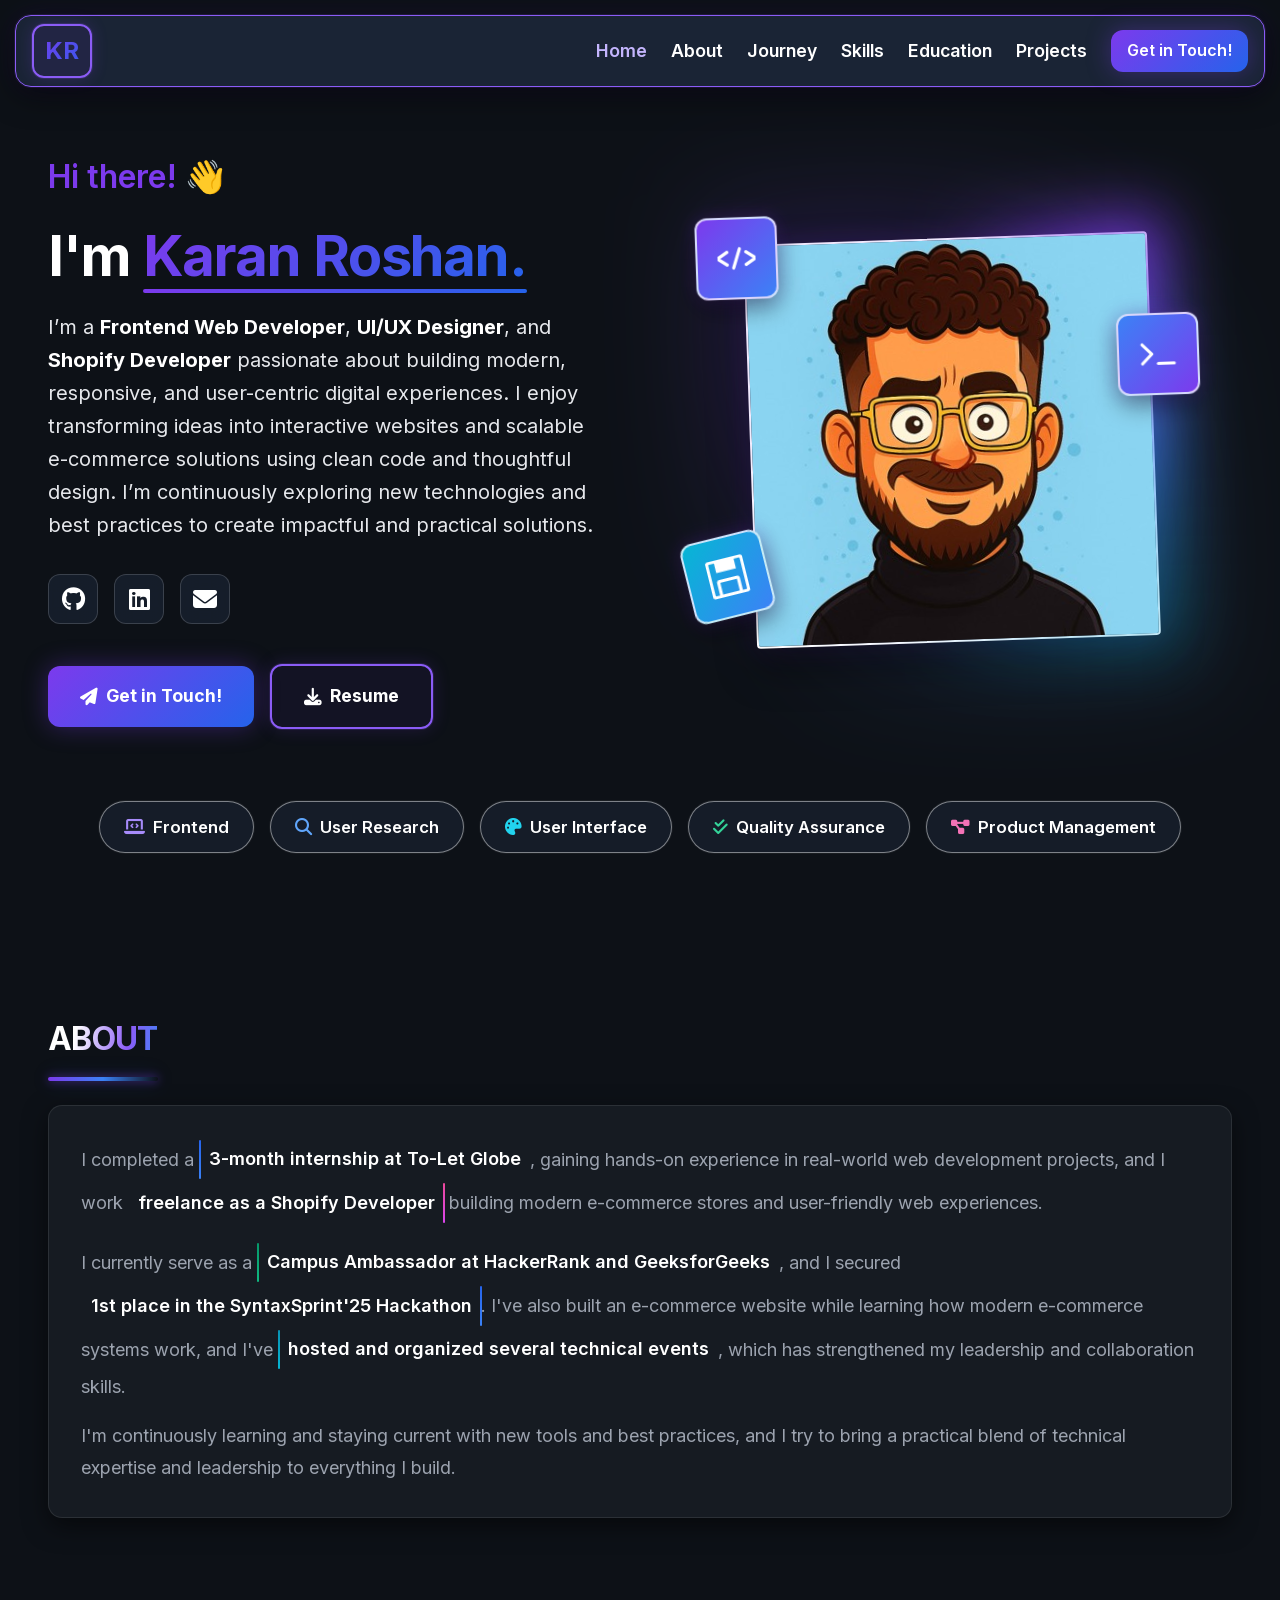
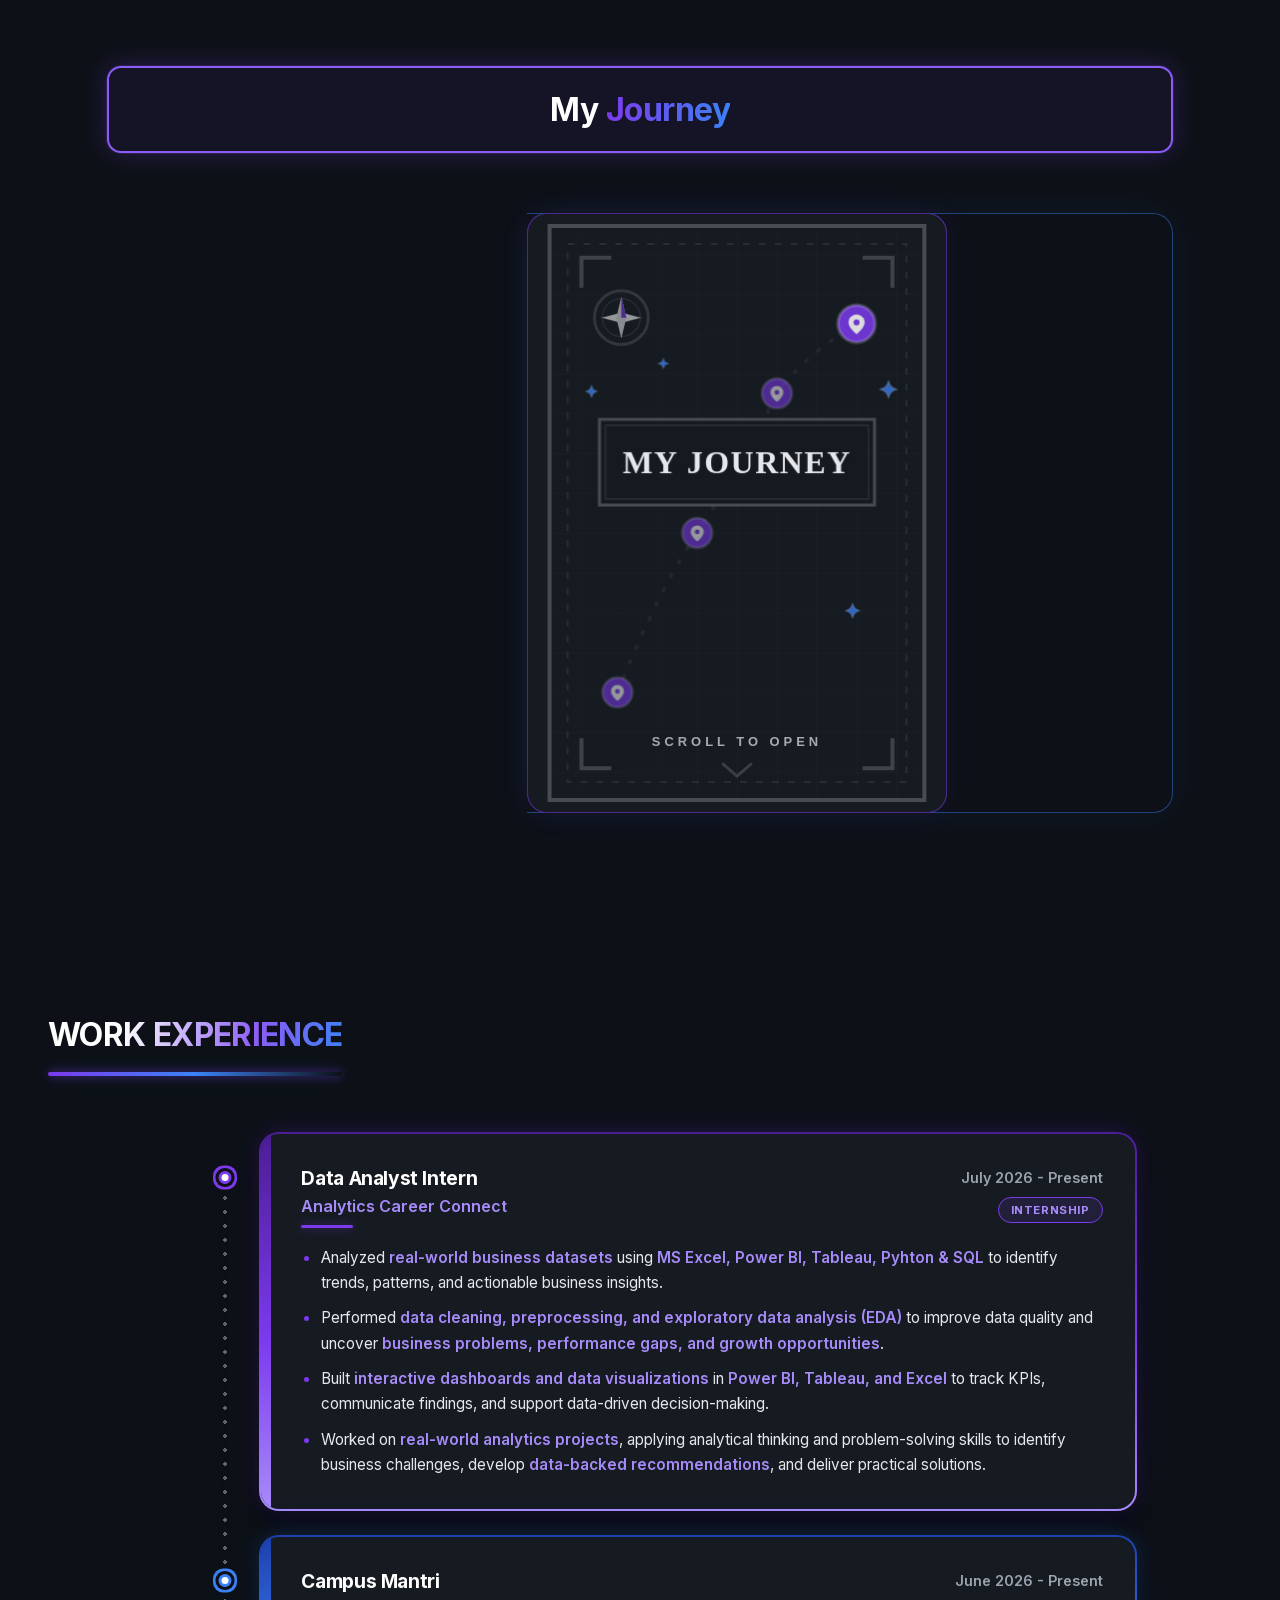
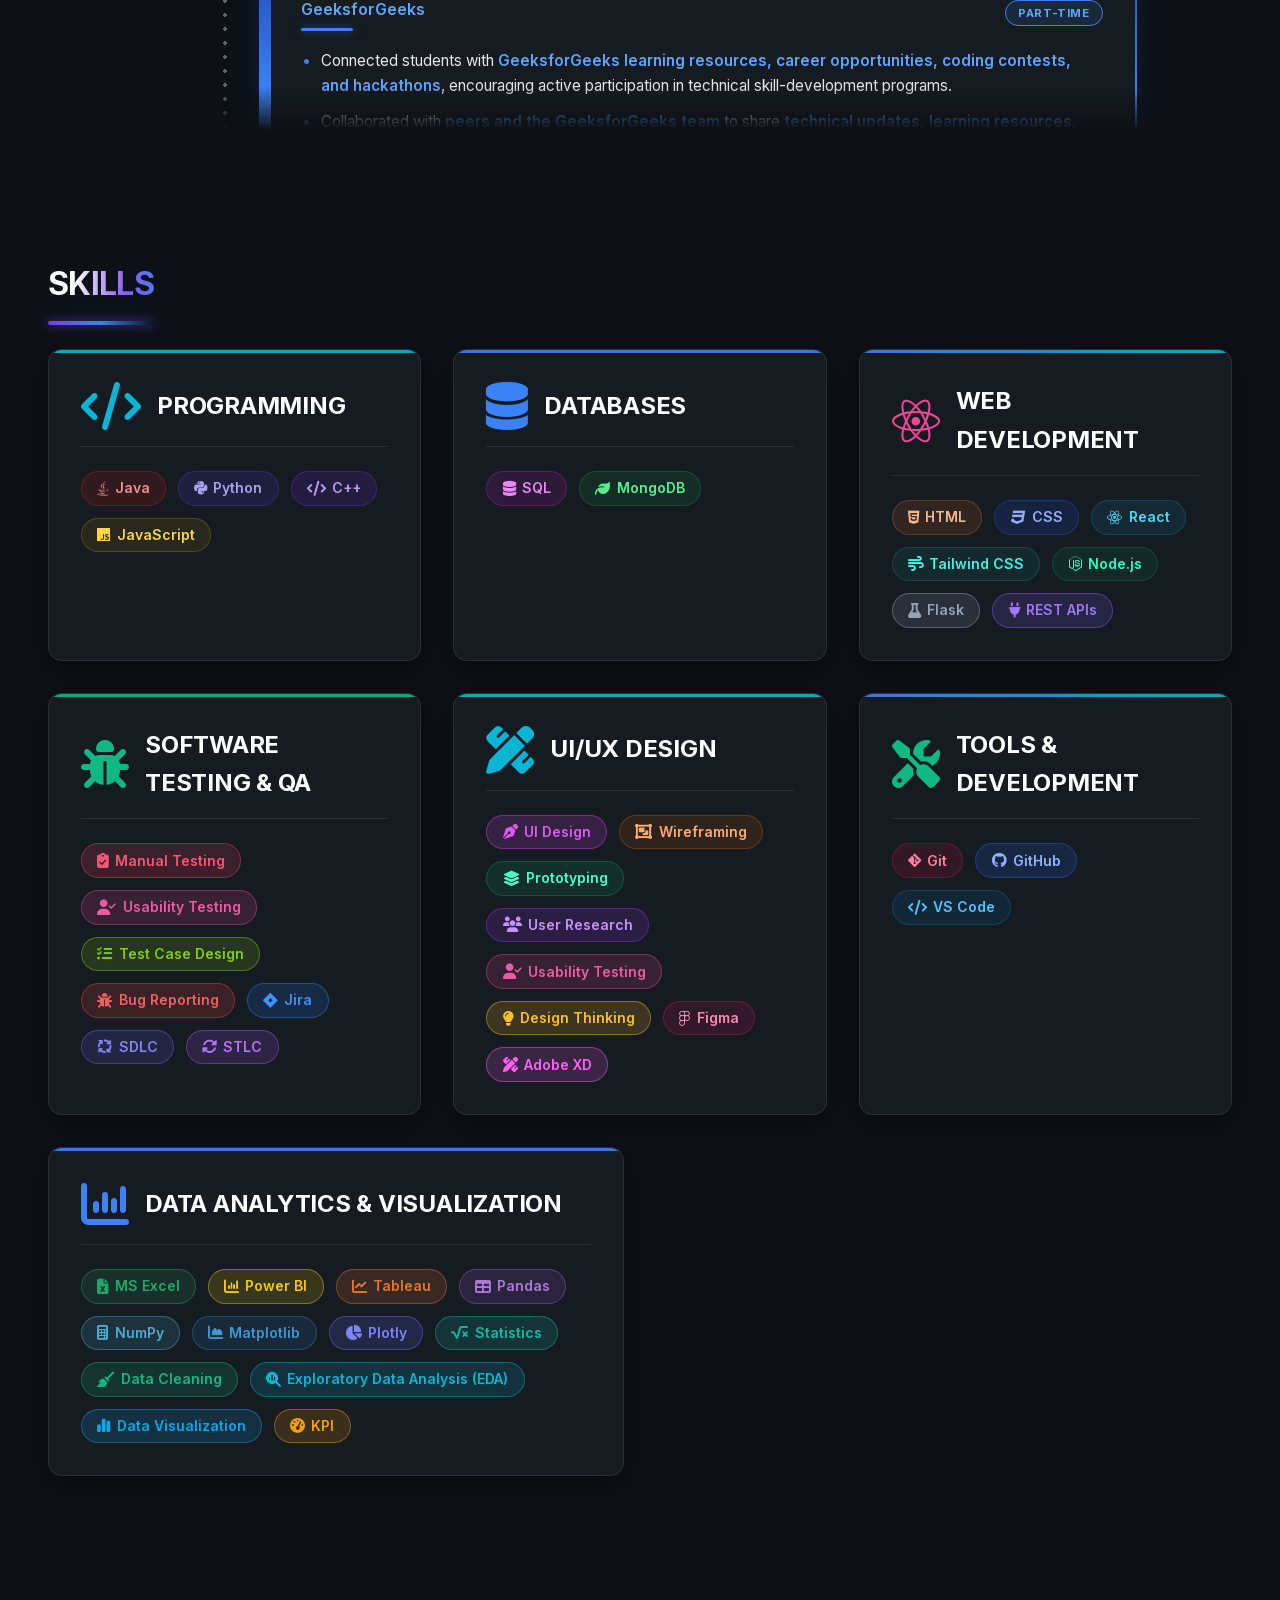
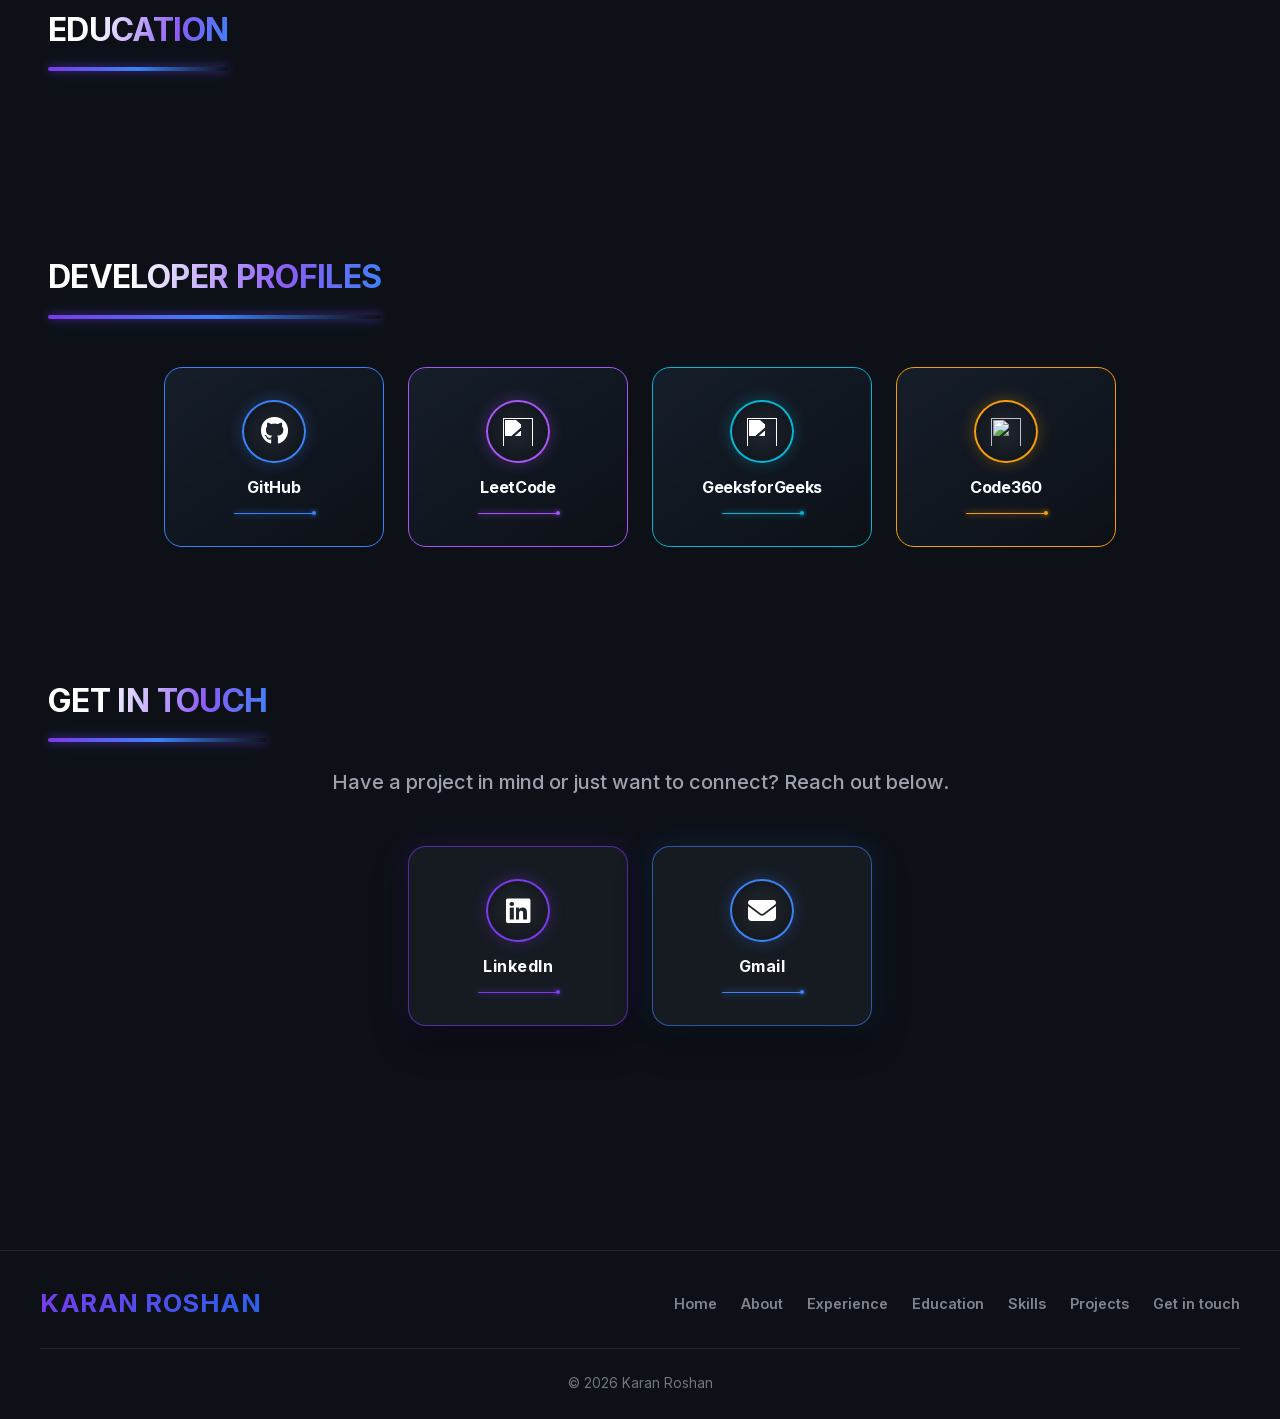
==== index.html @ 3adc86c2 "update" ====
<!DOCTYPE html>
<html lang="en">

<head>
    <meta charset="UTF-8">
    <meta name="viewport" content="width=device-width, initial-scale=1.0">

    <title>Karan Roshan — Software &amp; Front-End Developer, UI/UX</title>
    <meta name="description"
        content="Karan Roshan is a software and front-end developer in Gurugram, India, working across project management, user research, UI design and QA.">
    <meta name="author" content="Karan Roshan">
    <meta name="robots" content="index, follow, max-image-preview:large, max-snippet:-1">
    <meta name="theme-color" content="#0d1117">

    <meta name="geo.region" content="IN-HR">
    <meta name="geo.placename" content="Gurugram, Haryana, India">
    <meta name="geo.position" content="28.4595;77.0266">
    <meta name="ICBM" content="28.4595, 77.0266">

    <meta property="og:type" content="profile">
    <meta property="og:url" content="https://karanroshan.online/">
    <meta property="og:site_name" content="Karan Roshan">
    <meta property="og:title" content="Karan Roshan — Software &amp; Front-End Developer, UI/UX, QA">
    <meta property="og:description"
        content="Software and front-end developer in Gurugram, India, working across project management, user research, UI design and quality assurance.">
    <meta property="og:locale" content="en_US">
    <meta property="profile:first_name" content="Karan">
    <meta property="profile:last_name" content="Roshan">

    <link rel="canonical" href="https://karanroshan.online/">

    <link rel="icon" type="image/svg+xml" href="image/favicon.svg">

    <script type="application/ld+json">
    {
      "@context": "https://schema.org",
      "@type": "Person",
      "name": "Karan Roshan",
      "url": "https://karanroshan.online/",
      "jobTitle": [
        "Software Developer",
        "Front-End Developer",
        "Project Manager",
        "User Researcher",
        "User Interface Designer",
        "Quality Assurance Engineer"
      ],
      "description": "Software and front-end developer working across project management, user research, user interface design and quality assurance.",
      "email": "mailto:karanroshan91@gmail.com",
      "address": {
        "@type": "PostalAddress",
        "addressLocality": "Gurugram",
        "addressRegion": "Haryana",
        "addressCountry": "IN"
      },
      "alumniOf": [
        {
          "@type": "CollegeOrUniversity",
          "name": "GD Goenka University",
          "url": "https://www.gdgoenkauniversity.com"
        },
        {
          "@type": "EducationalOrganization",
          "name": "DAV Public School, Sector 4, Bokaro Steel City"
        }
      ],
      "knowsAbout": [
        "Project Management",
        "Software Development",
        "Front-End Development",
        "User Research",
        "User Interface Design",
        "Quality Assurance",
        "React",
        "JavaScript",
        "Shopify Development",
        "Responsive Web Design"
      ],
      "sameAs": [
        "https://github.com/Karan-Roshan",
        "https://www.linkedin.com/in/karanroshan/",
        "https://leetcode.com/u/_karan_roshan_/",
        "https://www.geeksforgeeks.org/profile/karanroshan",
        "https://www.naukri.com/code360/profile/9b040733-6306-4b47-aec8-83c834a590a2"
      ]
    }
    </script>

    <script type="application/ld+json">
    {
      "@context": "https://schema.org",
      "@type": "WebSite",
      "name": "Karan Roshan",
      "url": "https://karanroshan.online/",
      "inLanguage": "en",
      "author": { "@type": "Person", "name": "Karan Roshan" }
    }
    </script>

    <link rel="preconnect" href="https://cdnjs.cloudflare.com">
    <link rel="dns-prefetch" href="https://unpkg.com">

    <link rel="preload" href="fonts/inter-latin.woff2" as="font" type="font/woff2" crossorigin>

    <link rel="stylesheet" href="css/main.min.css">
    <link rel="stylesheet" href="https://cdnjs.cloudflare.com/ajax/libs/font-awesome/6.4.0/css/all.min.css"
        media="print" onload="this.media='all'">
    <noscript>
        <link rel="stylesheet" href="https://cdnjs.cloudflare.com/ajax/libs/font-awesome/6.4.0/css/all.min.css">
    </noscript>

</head>

<body>
    <div class="loader-overlay">
        <div class="loader-shapes">
            <div class="loader-shape-svg loader-shape-1">
                <svg width="80" height="80" viewBox="0 0 100 100" fill="none" xmlns="http://www.w3.org/2000/svg">
                    <rect x="6" y="6" width="88" height="88" rx="8" fill="#7c3aed" stroke="rgba(255,255,255,0.25)"
                        stroke-width="4" />
                    <rect x="3" y="3" width="88" height="88" rx="8" fill="#7c3aed" stroke="rgba(255,255,255,0.25)"
                        stroke-width="4" />
                    <path d="M35 40 L20 50 L35 60" stroke="rgba(255,255,255,0.25)" stroke-width="5"
                        stroke-linecap="round" stroke-linejoin="round" />
                    <path d="M65 40 L80 50 L65 60" stroke="rgba(255,255,255,0.25)" stroke-width="5"
                        stroke-linecap="round" stroke-linejoin="round" />
                    <line x1="55" y1="35" x2="45" y2="65" stroke="rgba(255,255,255,0.25)" stroke-width="5"
                        stroke-linecap="round" />
                </svg>
            </div>
            <div class="loader-shape-svg loader-shape-2">
                <svg width="80" height="80" viewBox="0 0 100 100" fill="none" xmlns="http://www.w3.org/2000/svg">
                    <rect x="6" y="6" width="88" height="88" rx="8" fill="#3b82f6" stroke="rgba(255,255,255,0.25)"
                        stroke-width="4" />
                    <rect x="3" y="3" width="88" height="88" rx="8" fill="#3b82f6" stroke="rgba(255,255,255,0.25)"
                        stroke-width="4" />
                    <path d="M25 35 L40 50 L25 65" stroke="rgba(255,255,255,0.25)" stroke-width="5"
                        stroke-linecap="round" stroke-linejoin="round" />
                    <line x1="50" y1="65" x2="75" y2="65" stroke="rgba(255,255,255,0.25)" stroke-width="5"
                        stroke-linecap="round" />
                </svg>
            </div>
            <div class="loader-shape-svg loader-shape-3">
                <svg width="80" height="80" viewBox="0 0 100 100" fill="none" xmlns="http://www.w3.org/2000/svg">
                    <rect x="6" y="6" width="88" height="88" rx="8" fill="#06b6d4" stroke="rgba(255,255,255,0.25)"
                        stroke-width="4" />
                    <rect x="3" y="3" width="88" height="88" rx="8" fill="#06b6d4" stroke="rgba(255,255,255,0.25)"
                        stroke-width="4" />
                    <rect x="20" y="20" width="60" height="60" rx="3" fill="#3b82f6" stroke="rgba(255,255,255,0.25)"
                        stroke-width="4" />
                    <rect x="30" y="20" width="40" height="20" fill="#7c3aed" stroke="rgba(255,255,255,0.25)"
                        stroke-width="3" />
                    <rect x="35" y="55" width="30" height="15" rx="2" fill="#e5e7eb" />
                    <circle cx="50" cy="35" r="3" fill="#e5e7eb" />
                </svg>
            </div>
            <div class="loader-shape-svg loader-shape-4"></div>
            <div class="loader-shape-svg loader-shape-5"></div>
            <div class="loader-shape-svg loader-shape-6"></div>
            <div class="loader-shape-svg loader-shape-7"></div>
            <div class="loader-shape-svg loader-shape-8"></div>
            <div class="loader-shape-svg loader-shape-9"></div>
        </div>
        <div class="loader-wrapper">
            <div class="loader-letter">K</div>
            <div class="loader-letter">R</div>
        </div>
        <div class="loader-progress-bar">
            <div class="loader-progress-fill"></div>
        </div>
    </div>

    <div class="page-wrapper">
        <nav class="navbar">
            <div class="nav-content">
                <a href="#" class="nav-brand">KR</a>
                <div class="nav-right">
                    <a href="#hero" class="nav-link">Home</a>
                    <a href="#about" class="nav-link">About</a>
                    <a href="#experience" class="nav-link">Journey</a>
                    <a href="#skills" class="nav-link">Skills</a>
                    <a href="#education" class="nav-link">Education</a>
                    <a href="#projects" class="nav-link">Projects</a>
                    <a href="#contact" class="nav-cta">Get in Touch!</a>
                </div>
            </div>
        </nav>

        <main>
            <section class="hero" id="hero">
                <div class="hero-content">
                    <div class="hero-left">
                        <p class="hero-greeting" id="hero-greeting">Hi there! 👋</p>
                        <h1 class="hero-name">I'm <span class="hero-name-highlight">Karan Roshan.</span><span
                                class="hero-name-dot"></span></h1>
                        <p class="hero-description">
                            I’m a <b>Frontend Web Developer</b>, <b>UI/UX Designer</b>, and <b>Shopify Developer</b>
                            passionate about building
                            modern, responsive, and user-centric digital experiences.
                            I enjoy transforming ideas into interactive websites and scalable e-commerce solutions using
                            clean code and thoughtful design.
                            I’m continuously exploring new technologies and best practices to create impactful and
                            practical
                            solutions.
                        </p>
                        <div class="hero-social">
                            <a href="https://github.com/Karan-Roshan" target="_blank" rel="noopener" class="social-btn"
                                aria-label="Karan Roshan on GitHub">
                                <i class="fab fa-github"></i>
                            </a>
                            <a href="https://www.linkedin.com/in/karanroshan/" target="_blank" rel="noopener"
                                class="social-btn" aria-label="Karan Roshan on LinkedIn">
                                <i class="fab fa-linkedin"></i>
                            </a>
                            <a href="mailto:karanroshan91@gmail.com" class="social-btn" aria-label="Email Karan Roshan">
                                <i class="fas fa-envelope"></i>
                            </a>
                        </div>
                        <div class="hero-cta-container">
                            <a href="#contact" class="btn-cta"><i class="fas fa-paper-plane"></i> Get in Touch!</a>
                            <a href="resume/Karan-Roshan-Resume.pdf" download class="btn-resume">
                                <i class="fas fa-download"></i> Resume
                            </a>
                        </div>
                    </div>
                    <div class="hero-right">
                        <div class="hero-image-wrapper">
                            <div class="tape-sticker"></div>
                            <img src="image/avatar-400.jpg" srcset="image/avatar-400.jpg 1x, image/avatar-800.jpg 2x"
                                alt="Karan Roshan" class="hero-photo" width="400" height="400" fetchpriority="high"
                                decoding="async">
                            <div class="deco-code">
                                <svg width="38" height="38" viewBox="20 20 60 60" fill="none"
                                    xmlns="http://www.w3.org/2000/svg">
                                    <path d="M35 40 L20 50 L35 60" stroke="#ffffff" stroke-width="5"
                                        stroke-linecap="round" stroke-linejoin="round" />
                                    <path d="M65 40 L80 50 L65 60" stroke="#ffffff" stroke-width="5"
                                        stroke-linecap="round" stroke-linejoin="round" />
                                    <line x1="55" y1="35" x2="45" y2="65" stroke="#ffffff" stroke-width="5"
                                        stroke-linecap="round" />
                                </svg>
                            </div>
                            <div class="deco-terminal">
                                <svg width="38" height="38" viewBox="20 20 60 60" fill="none"
                                    xmlns="http://www.w3.org/2000/svg">
                                    <path d="M25 35 L40 50 L25 65" stroke="#ffffff" stroke-width="5"
                                        stroke-linecap="round" stroke-linejoin="round" />
                                    <line x1="50" y1="65" x2="75" y2="65" stroke="#ffffff" stroke-width="5"
                                        stroke-linecap="round" />
                                </svg>
                            </div>
                            <div class="deco-floppy">
                                <svg width="38" height="38" viewBox="20 20 60 60" fill="none"
                                    xmlns="http://www.w3.org/2000/svg">
                                    <rect x="22" y="22" width="56" height="56" rx="4" fill="none" stroke="#ffffff"
                                        stroke-width="5" />
                                    <rect x="34" y="22" width="32" height="18" fill="#ffffff" />
                                    <rect x="34" y="54" width="32" height="24" rx="2" fill="none" stroke="#ffffff"
                                        stroke-width="5" />
                                </svg>
                            </div>
                        </div>
                    </div>
                </div>
                <div class="tech-badges">
                    <span class="tech-badge"><i class="fas fa-laptop-code"></i> Frontend</span>
                    <span class="tech-badge"><i class="fas fa-magnifying-glass"></i> User Research</span>
                    <span class="tech-badge"><i class="fas fa-palette"></i> User Interface</span>
                    <span class="tech-badge"><i class="fas fa-check-double"></i> Quality Assurance</span>
                    <span class="tech-badge"><i class="fas fa-diagram-project"></i> Product Management</span>
                </div>
            </section>

            <div class="paper-tear paper-tear-top">
                <svg width="100%" height="30" viewBox="0 0 1440 30" preserveAspectRatio="none"
                    xmlns="http://www.w3.org/2000/svg">
                    <path
                        d="M0,15 Q10,5 20,15 T40,15 Q50,5 60,15 T80,15 Q90,20 100,15 T120,15 Q130,10 140,15 T160,15 Q170,5 180,15 T200,15 Q210,20 220,15 T240,15 Q250,8 260,15 T280,15 Q290,18 300,15 T320,15 Q330,5 340,15 T360,15 Q370,12 380,15 T400,15 Q410,20 420,15 T440,15 Q450,6 460,15 T480,15 Q490,16 500,15 T520,15 Q530,8 540,15 T560,15 Q570,20 580,15 T600,15 Q610,10 620,15 T640,15 Q650,5 660,15 T680,15 Q690,18 700,15 T720,15 Q730,12 740,15 T760,15 Q770,7 780,15 T800,15 Q810,20 820,15 T840,15 Q850,9 860,15 T880,15 Q890,14 900,15 T920,15 Q930,6 940,15 T960,15 Q970,19 980,15 T1000,15 Q1010,11 1020,15 T1040,15 Q1050,5 1060,15 T1080,15 Q1090,17 1100,15 T1120,15 Q1130,8 1140,15 T1160,15 Q1170,13 1180,15 T1200,15 Q1210,20 1220,15 T1240,15 Q1250,7 1260,15 T1280,15 Q1290,16 1300,15 T1320,15 Q1330,10 1340,15 T1360,15 Q1370,5 1380,15 T1400,15 Q1410,18 1420,15 T1440,15"
                        fill="none" stroke="var(--border)" stroke-width="2.5" stroke-linecap="round"
                        stroke-linejoin="round" />
                </svg>
            </div>

            <div class="container">

                <section class="section" id="about">
                    <h2 class="section-title">ABOUT</h2>
                    <div class="card">
                        <p class="text">
                            I completed a <span class="highlight highlight-blue">3-month internship at To-Let
                                Globe</span>,
                            gaining hands-on experience in real-world web development projects, and I work
                            <span class="highlight highlight-pink">freelance as a Shopify Developer</span> building
                            modern e-commerce stores and user-friendly web experiences.
                        </p>
                        <p class="text">
                            I currently serve as a <span class="highlight highlight-green">Campus Ambassador at
                                HackerRank and GeeksforGeeks</span>, and I secured
                            <span class="highlight highlight-blue">1st place in the SyntaxSprint'25 Hackathon</span>.
                            I've also built an e-commerce website while learning how modern e-commerce systems work, and
                            I've <span class="highlight highlight-cyan">hosted and organized several technical
                                events</span>,
                            which has strengthened my leadership and collaboration skills.
                        </p>
                        <p class="text">
                            I'm continuously learning and staying current with new tools and best practices, and I try
                            to
                            bring a practical blend of technical expertise and leadership to everything I build.
                        </p>
                    </div>
                </section>

                <section class="section journey-section" id="experience">
                    <div class="journey-header">
                        <h2>My <span>Journey</span></h2>
                    </div>

                    <div class="journey-container">
                        <div class="journey-timeline">
                            <div class="timeline-title">
                                <h3>JOURNEY TIMELINE</h3>
                            </div>

                            <div class="timeline">
                                <div class="timeline-item">
                                    <div class="timeline-dot"><i class="fas fa-graduation-cap"></i></div>
                                    <div class="timeline-content">
                                        <span class="time-period">2023 &ndash; Present</span>
                                        <h3>Bachelor of Technology</h3>
                                        <p>GD Goenka University</p>
                                    </div>
                                </div>

                                <div class="timeline-item">
                                    <div class="timeline-dot"><i class="fas fa-briefcase"></i></div>
                                    <div class="timeline-content">
                                        <span class="time-period">July 2026 - Present</span>
                                        <h3>Data Analyst Intern</h3>
                                        <p>Analytics Career Connect </p>
                                    </div>
                                </div>

                                <div class="timeline-item">
                                    <div class="timeline-dot"><i class="fa-solid fa-user-tie"></i></div>
                                    <div class="timeline-content">
                                        <span class="time-period">June 2026 - Present</span>
                                        <h3>Campus Mantri</h3>
                                        <p>GeeksforGeeks</p>
                                    </div>
                                </div>

                                <div class="timeline-item">
                                    <div class="timeline-dot"><i class="fa-solid fa-user-tie"></i></div>
                                    <div class="timeline-content">
                                        <span class="time-period">April 2026 - Present</span>
                                        <h3>Student Ambassador Program 2026</h3>
                                        <p>Google</p>
                                    </div>
                                </div>

                                <div class="timeline-item">
                                    <div class="timeline-dot"><i class="fa-solid fa-user-tie"></i></div>
                                    <div class="timeline-content">
                                        <span class="time-period">March 2026 - Present</span>
                                        <h3>Campus Crew</h3>
                                        <p>HackerRank</p>
                                    </div>
                                </div>

                                <div class="timeline-item">
                                    <div class="timeline-dot"><i class="fas fa-briefcase"></i></div>
                                    <div class="timeline-content">
                                        <span class="time-period">June 2026 - July 2026</span>
                                        <h3>AI & Data Science</h3>
                                        <p>XYlofy AI</p>
                                    </div>
                                </div>

                                <div class="timeline-item">
                                    <div class="timeline-dot"><i class="fa-solid fa-user-tie"></i></div>
                                    <div class="timeline-content">
                                        <span class="time-period">January 2026 - June 2026</span>
                                        <h3>Campus Mantri</h3>
                                        <p>GeeksforGeeks</p>
                                    </div>
                                </div>

                                <div class="timeline-item">
                                    <div class="timeline-dot"><i class="fas fa-briefcase"></i></div>
                                    <div class="timeline-content">
                                        <span class="time-period">Jul 2025 - Sept 2025</span>
                                        <h3>Tech Research Intern</h3>
                                        <p>To-Let Globe</p>
                                    </div>
                                </div>

                                <div class="timeline-item">
                                    <div class="timeline-dot"><i class="fa-solid fa-user-tie"></i></div>
                                    <div class="timeline-content">
                                        <span class="time-period">April 2025</span>
                                        <h3>Student Ambassador</h3>
                                        <p>LetsUpgrade</p>
                                    </div>
                                </div>

                                <div class="timeline-item">
                                    <div class="timeline-dot"><i class="fa-brands fa-shopify"></i></div>
                                    <div class="timeline-content">
                                        <span class="time-period">June 2024 - July 2024</span>
                                        <h3>Freelance Shopify Developer</h3>
                                        <p>Self-Employed</p>
                                    </div>
                                </div>

                                <div class="timeline-item">
                                    <div class="timeline-dot"><i class="fa-solid fa-briefcase"></i></div>
                                    <div class="timeline-content">
                                        <span class="time-period">May 2024 - July - 2024</span>
                                        <h3>Web Development Intern</h3>
                                        <p>Wayspire Edtech Private Limited</p>
                                    </div>
                                </div>

                                <div class="timeline-item">
                                    <div class="timeline-dot"><i class="fa-solid fa-certificate"></i></div>
                                    <div class="timeline-content">
                                        <span class="time-period">April 2023 - Aug 2023</span>
                                        <h3>Diploma In Computer Application</h3>
                                        <p>iCSM Computer Education </p>
                                    </div>
                                </div>

                                <div class="timeline-item">
                                    <div class="timeline-dot"><i class="fa-solid fa-school"></i></div>
                                    <div class="timeline-content">
                                        <span class="time-period">2021 - 2023</span>
                                        <h3>11<sup>th</sup> - 12<sup>th</sup> (CBSE)</h3>
                                        <p>DAV Public School, Bokaro Steel City</p>
                                    </div>
                                </div>

                                <div class="timeline-item">
                                    <div class="timeline-dot"><i class="fa-solid fa-school"></i></div>
                                    <div class="timeline-content">
                                        <span class="time-period">2009 - 2021</span>
                                        <h3>UKG - 10<sup>th</sup> (CBSE)</h3>
                                        <p>SRK DAV Public School</p>
                                    </div>
                                </div>
                            </div>
                        </div>

                        <div class="journey-timeline-back">
                            <svg class="journey-cover-svg" viewBox="0 0 400 600" xmlns="http://www.w3.org/2000/svg">
                                <defs>
                                    <g id="journey-pin">
                                        <circle r="15" fill="#7c3aed" stroke="rgba(255,255,255,0.22)"
                                            stroke-width="3" />
                                        <path
                                            d="M0,-7.5 C-3.6,-7.5 -6.5,-4.6 -6.5,-1 C-6.5,3.4 0,8.5 0,8.5 C0,8.5 6.5,3.4 6.5,-1 C6.5,-4.6 3.6,-7.5 0,-7.5 Z"
                                            fill="#ffffff" />
                                        <circle cy="-1" r="2.4" fill="#7c3aed" />
                                    </g>
                                    <pattern id="cover-grid" width="40" height="40" patternUnits="userSpaceOnUse">
                                        <path d="M40,0 H0 V40" fill="none" stroke="rgba(255,255,255,0.22)"
                                            stroke-width="1" opacity="0.13" />
                                    </pattern>

                                    <path id="cover-star"
                                        d="M0,-9 C1.2,-3.4 3.4,-1.2 9,0 C3.4,1.2 1.2,3.4 0,9 C-1.2,3.4 -3.4,1.2 -9,0 C-3.4,-1.2 -1.2,-3.4 0,-9 Z" />
                                </defs>

                                <rect width="400" height="600" fill="#161b22" />
                                <rect x="14" y="14" width="372" height="572" fill="url(#cover-grid)" />
                                <rect x="12" y="12" width="376" height="576" fill="none" stroke="rgba(255,255,255,0.22)"
                                    stroke-width="4" />

                                <rect x="30" y="30" width="340" height="540" fill="none" stroke="rgba(255,255,255,0.22)"
                                    stroke-width="2" stroke-dasharray="7,9" opacity="0.35" />

                                <g stroke="rgba(255,255,255,0.22)" stroke-width="4" stroke-linecap="square" fill="none"
                                    opacity="0.8">
                                    <path d="M44,72 V44 H72" />
                                    <path d="M328,44 H356 V72" />
                                    <path d="M44,528 V556 H72" />
                                    <path d="M356,528 V556 H328" />
                                </g>

                                <g transform="translate(84,104)" opacity="0.55">
                                    <circle r="27" fill="none" stroke="rgba(255,255,255,0.22)" stroke-width="3" />
                                    <circle r="19" fill="none" stroke="rgba(255,255,255,0.22)" stroke-width="1.5"
                                        opacity="0.6" />
                                    <path d="M-19,0 L0,-5 L19,0 L0,5 Z" fill="#fff" stroke="rgba(255,255,255,0.22)"
                                        stroke-width="1.5" />
                                    <path d="M0,-21 L5,0 L0,21 L-5,0 Z" fill="#e5e7eb" />
                                    <path d="M0,-21 L5,0 L0,0 Z" fill="#7c3aed" />
                                </g>

                                <g fill="#3b82f6" stroke="rgba(255,255,255,0.22)" stroke-width="1.5" opacity="0.75">
                                    <use href="#cover-star" transform="translate(352,176)" />
                                    <use href="#cover-star" transform="translate(54,178) scale(0.7)" />
                                    <use href="#cover-star" transform="translate(316,398) scale(0.85)" />
                                    <use href="#cover-star" transform="translate(126,150) scale(0.6)" />
                                </g>

                                <path d="M 80,480 Q 120,380 160,320 T 240,180 Q 270,140 320,110"
                                    stroke="rgba(255,255,255,0.22)" stroke-width="4" fill="none" stroke-linecap="round"
                                    stroke-dasharray="2,14" opacity="0.25" />

                                <g opacity="0.55">
                                    <g transform="translate(80,480)">
                                        <use href="#journey-pin" />
                                    </g>
                                    <g transform="translate(160,320)">
                                        <use href="#journey-pin" />
                                    </g>
                                    <g transform="translate(240,180)">
                                        <use href="#journey-pin" />
                                    </g>
                                </g>
                                <g transform="translate(320,110) scale(1.25)" opacity="0.85">
                                    <use href="#journey-pin" />
                                </g>

                                <g>
                                    <rect x="62" y="206" width="276" height="86" fill="#161b22" opacity="0.92" />
                                    <rect x="62" y="206" width="276" height="86" fill="none"
                                        stroke="rgba(255,255,255,0.22)" stroke-width="3" />
                                    <rect x="68" y="212" width="264" height="74" fill="none"
                                        stroke="rgba(255,255,255,0.22)" stroke-width="1.5" opacity="0.45" />

                                    <text x="200" y="260" text-anchor="middle"
                                        font-family="'Iowan Old Style', 'Palatino Linotype', Palatino, Georgia, 'Times New Roman', serif"
                                        font-size="32" font-weight="700" fill="#e5e7eb" letter-spacing="1.5"
                                        stroke="#161b22" stroke-width="6" stroke-linejoin="round"
                                        paint-order="stroke">MY JOURNEY</text>
                                </g>

                                <g opacity="0.7">
                                    <text x="200" y="534" text-anchor="middle"
                                        font-family="'Space Grotesk', ui-sans-serif, sans-serif" font-size="13"
                                        font-weight="700" fill="#e5e7eb" letter-spacing="4">SCROLL TO OPEN</text>
                                    <path d="M186,552 L200,564 L214,552" fill="none" stroke="rgba(255,255,255,0.22)"
                                        stroke-width="3" stroke-linecap="round" stroke-linejoin="round" />
                                </g>
                            </svg>
                        </div>

                        <div class="journey-map-container">
                            <div id="journey-map"></div>
                        </div>
                    </div>
                </section>

                <section class="section" id="work">
                    <h2 class="section-title">WORK EXPERIENCE</h2>
                    <div class="work-list">
                        <article class="card work-card">
                            <span class="work-dot" aria-hidden="true"></span>
                            <div class="work-card-header">
                                <div class="work-card-heading">
                                    <h3 class="work-role">Data Analyst Intern</h3>
                                    <p class="work-company">Analytics Career Connect</p>
                                </div>
                                <div class="work-card-meta">
                                    <span class="work-duration">July 2026 - Present</span>
                                    <span class="work-type">Internship</span>
                                </div>
                            </div>
                            <ul class="work-points">
                                <li>Analyzed <b>real-world business datasets</b> using <b>MS Excel, Power BI,
                                        Tableau, Pyhton & SQL</b> to identify trends, patterns, and actionable business insights.</li>
                                <li>Performed <b>data cleaning, preprocessing, and exploratory data analysis (EDA)</b>
                                    to improve data quality and uncover <b>business problems, performance gaps, and
                                        growth opportunities</b>.</li>
                                <li>Built <b>interactive dashboards and data visualizations</b> in <b>Power BI, Tableau,
                                        and Excel</b> to track KPIs, communicate findings, and support data-driven
                                    decision-making.</li>
                                <li>Worked on <b>real-world analytics projects</b>, applying analytical thinking and
                                    problem-solving skills to identify business challenges, develop <b>data-backed
                                        recommendations</b>, and deliver practical solutions.</li>
                            </ul>
                        </article>

                        <article class="card work-card">
                            <span class="work-dot" aria-hidden="true"></span>
                            <div class="work-card-header">
                                <div class="work-card-heading">
                                    <h3 class="work-role">Campus Mantri</h3>
                                    <p class="work-company">GeeksforGeeks</p>
                                </div>
                                <div class="work-card-meta">
                                    <span class="work-duration">June 2026 - Present</span>
                                    <span class="work-type">Part-Time</span>
                                </div>
                            </div>
                            <ul class="work-points">
                                <li>Connected students with <b>GeeksforGeeks learning resources, career opportunities,
                                        coding contests, and hackathons</b>, encouraging active participation in
                                    technical skill-development programs.</li>
                                <li>Collaborated with <b>peers and the GeeksforGeeks team</b> to share <b>technical
                                        updates, learning resources, and career opportunities</b>, helping students
                                    strengthen their technical foundation and stay engaged with the <b>developer
                                        community</b>.</li>
                            </ul>
                        </article>

                        <article class="card work-card">
                            <span class="work-dot" aria-hidden="true"></span>
                            <div class="work-card-header">
                                <div class="work-card-heading">
                                    <h3 class="work-role">Student Ambassador Program 2026</h3>
                                    <p class="work-company">Google</p>
                                </div>
                                <div class="work-card-meta">
                                    <span class="work-duration">April 2026 - Present</span>
                                    <span class="work-type">Internship</span>
                                </div>
                            </div>
                            <ul class="work-points">
                                <li>Organized and hosted <b>monthly campus events</b> introducing students to <b>Gemini
                                        AI tools</b>, demonstrating practical use cases for productivity, learning, and
                                    workflow efficiency.</li>
                                <li>Created <b>engaging content and video demonstrations</b> showcasing Gemini features
                                    and real-world applications, driving awareness and adoption among students.</li>
                                <li>Conducted <b>student interviews and feedback analysis</b> to identify AI usage
                                    patterns, pain points, and expectations, providing insights into student needs and
                                    product experience.</li>
                                <li>Acted as a <b>campus liaison for Google's AI initiatives</b>, promoting <b>AI
                                        literacy and hands-on adoption</b> through interactive sessions, peer-to-peer
                                    learning, and relatable real-world use cases.</li>
                            </ul>
                        </article>

                        <article class="card work-card">
                            <span class="work-dot" aria-hidden="true"></span>
                            <div class="work-card-header">
                                <div class="work-card-heading">
                                    <h3 class="work-role">Campus Crew</h3>
                                    <p class="work-company">HackerRank</p>
                                </div>
                                <div class="work-card-meta">
                                    <span class="work-duration">March 2026 - Present</span>
                                    <span class="work-type">Part-Time</span>
                                </div>
                            </div>
                            <ul class="work-points">
                                <li>Spearheaded <b>2+ coding events</b> across online and offline formats, increasing
                                    participation from near-zero to <b>500+ students</b> campus-wide.</li>
                                <li>Boosted <b>HackerRank platform adoption</b> by engaging inactive students through
                                    structured awareness sessions and encouraging consistent coding practice.</li>
                                <li>Managed <b>end-to-end event execution</b>, including logistics, promotion,
                                    participant coordination, and rewards, supporting <b>500+ cumulative
                                        participants</b>.</li>
                                <li>Bridged <b>academic learning and industry-relevant skills</b> for 500+ peers through
                                    structured, merit-based coding competitions and problem-solving activities.</li>
                            </ul>
                        </article>

                        <article class="card work-card">
                            <span class="work-dot" aria-hidden="true"></span>
                            <div class="work-card-header">
                                <div class="work-card-heading">
                                    <h3 class="work-role">Campus Mantri</h3>
                                    <p class="work-company">GeeksforGeeks</p>
                                </div>
                                <div class="work-card-meta">
                                    <span class="work-duration">January 2026 - Present</span>
                                    <span class="work-type">Part-Time</span>
                                </div>
                            </div>
                            <ul class="work-points">
                                <li>Promoted a <b>strong coding and technical culture</b> on campus by organizing
                                    technical events, coding sessions, workshops, and skill-development activities for
                                    <b>100+ offline and 600+ online participants</b>.
                                </li>
                                <li>Connected students with <b>GeeksforGeeks learning resources, coding contests,
                                        hackathons, and career opportunities</b>, helping them improve their programming
                                    and problem-solving skills.</li>
                                <li>Shared <b>useful technical resources, learning materials, opportunities, and
                                        industry updates</b> with students and the wider coding community to support
                                    continuous skill development.</li>
                                <li>Collaborated with <b>peers and the GeeksforGeeks team</b> to coordinate events,
                                    promote participation, and strengthen engagement within the <b>student developer
                                        community</b>.</li>
                            </ul>
                        </article>

                        <article class="card work-card">
                            <span class="work-dot" aria-hidden="true"></span>
                            <div class="work-card-header">
                                <div class="work-card-heading">
                                    <h3 class="work-role">AI & Data Science</h3>
                                    <p class="work-company">XYlofy AI</p>
                                </div>
                                <div class="work-card-meta">
                                    <span class="work-duration">June 2026 - July 2026</span>
                                    <span class="work-type">Internship</span>
                                </div>
                            </div>
                            <p class="timeline-description">

                            </p>
                        </article>

                        <article class="card work-card" data-country="Lucknow, UP">
                            <span class="work-dot" aria-hidden="true"></span>
                            <div class="work-card-header">
                                <div class="work-card-heading">
                                    <h3 class="work-role">Tech Research Intern</h3>
                                    <p class="work-company">To-Let Globe</p>
                                </div>
                                <div class="work-card-meta">
                                    <span class="work-duration">Jul 2025 - Sept 2025</span>
                                    <span class="work-type">Internship</span>
                                </div>
                            </div>
                            <ul class="work-points">
                                <li>Conducted <b>competitive research across 10+ real estate platforms</b>, identifying
                                    <b>UX/UI gaps, usability challenges, and improvement opportunities</b> through
                                    user-perspective analysis.
                                </li>
                                <li>Delivered <b>20+ actionable recommendations</b> and authored <b>5+ research
                                        reports</b>, providing data-driven insights that influenced <b>product, UI/UX,
                                        and design decisions</b>.</li>
                                <li>Collaborated with a <b>cross-functional team of 7</b> designers, developers, and
                                    product stakeholders to implement <b>research-driven UI improvements</b> across key
                                    website pages.</li>
                                <li>Contributed insights across <b>2 major projects</b>, helping improve <b>website
                                        functionality, usability, interface design, and overall project outcomes</b>
                                    through practical and implementable solutions.</li>
                            </ul>
                        </article>

                        <article class="card work-card">
                            <span class="work-dot" aria-hidden="true"></span>
                            <div class="work-card-header">
                                <div class="work-card-heading">
                                    <h3 class="work-role">Student Ambassador</h3>
                                    <p class="work-company">LetsUpgrade</p>
                                </div>
                                <div class="work-card-meta">
                                    <span class="work-duration">April 2025 - April 2025</span>
                                    <span class="work-type">Part-Time</span>
                                </div>
                            </div>
                            <ul class="work-points">
                                <li>Drove <b>150+ new user sign-ups</b> through <b>strategic outreach and campus
                                        engagement</b>.</li>
                                <li>Enabled <b>200+ course enrollments</b> by guiding members to <b>LetsUpgrade's tech
                                        and
                                        professional upskilling programs</b>.</li>
                                <li>Promoted the platform via <b>LinkedIn, WhatsApp, Instagram, and peer-to-peer
                                        outreach</b> to
                                    increase <b>visibility and engagement</b>.</li>
                            </ul>
                        </article>

                        <article class="card work-card">
                            <span class="work-dot" aria-hidden="true"></span>
                            <div class="work-card-header">
                                <div class="work-card-heading">
                                    <h3 class="work-role">Web Development Intern</h3>
                                    <p class="work-company">Wayspire Edtech Private Limited</p>
                                </div>
                                <div class="work-card-meta">
                                    <span class="work-duration">May 2024 - July 2024</span>
                                    <span class="work-type">Internship</span>
                                </div>
                            </div>
                            <ul class="work-points">
                                <li>Gained hands-on experience in <b>Web Development and Quality Assurance</b>, working
                                    with <b>HTML, CSS, JavaScript, Tailwind CSS, React, SQL, Python, and Flask</b>.</li>
                                <li><b>Led a 5-member development team</b>, coordinating tasks, reviewing work, and
                                    ensuring successful project delivery while following <b>coding best practices</b>.
                                </li>
                                <li>Performed <b>Quality Assurance, debugging, and functional testing</b>, identifying
                                    issues and helping improve application reliability and performance.</li>
                                <li>Prepared <b>Software Requirements Specification (SRS)</b> documentation and
                                    collaborated with the team throughout the <b>Software Development Life Cycle
                                        (SDLC)</b>.</li>
                            </ul>
                        </article>
                    </div>
                </section>

                <section class="section" id="skills">
                    <h2 class="section-title">SKILLS</h2>

                    <div class="skills-grid-modern">
                        <div class="skill-box">
                            <div class="skill-box-header">
                                <i class="fas fa-code skill-icon-large"></i>
                                <h3 class="skill-box-title">Programming</h3>
                            </div>
                            <div class="tech-tags">
                                <span class="tag tag--java"><i class="fab fa-java"></i> Java</span>
                                <span class="tag tag--python"><i class="fab fa-python"></i> Python</span>
                                <span class="tag tag--cpp"><i class="fas fa-code"></i> C++</span>
                                <span class="tag tag--js"><i class="fab fa-js"></i> JavaScript</span>
                            </div>
                        </div>

                        <div class="skill-box">
                            <div class="skill-box-header">
                                <i class="fas fa-database skill-icon-large"></i>
                                <h3 class="skill-box-title">Databases</h3>
                            </div>
                            <div class="tech-tags">
                                <span class="tag tag--sql"><i class="fas fa-database"></i> SQL</span>
                                <span class="tag tag--mongodb"><i class="fas fa-leaf"></i> MongoDB</span>
                            </div>
                        </div>

                        <div class="skill-box">
                            <div class="skill-box-header">
                                <i class="fab fa-react skill-icon-large"></i>
                                <h3 class="skill-box-title">Web Development</h3>
                            </div>
                            <div class="tech-tags">
                                <span class="tag tag--html"><i class="fab fa-html5"></i> HTML</span>
                                <span class="tag tag--css"><i class="fab fa-css3"></i> CSS</span>
                                <span class="tag tag--react"><i class="fab fa-react"></i> React</span>
                                <span class="tag tag--tailwind"><i class="fas fa-wind"></i> Tailwind CSS</span>
                                <span class="tag tag--nodejs"><i class="fab fa-node-js"></i> Node.js</span>
                                <span class="tag tag--flask"><i class="fas fa-flask"></i> Flask</span>
                                <span class="tag tag--restapi"><i class="fas fa-plug"></i> REST APIs</span>
                            </div>
                        </div>

                        <div class="skill-box">
                            <div class="skill-box-header">
                                <i class="fas fa-bug skill-icon-large"></i>
                                <h3 class="skill-box-title">Software Testing &amp; QA</h3>
                            </div>
                            <div class="tech-tags">
                                <span class="tag tag--manualtesting"><i class="fas fa-clipboard-check"></i> Manual
                                    Testing</span>
                                <span class="tag tag--usabilitytesting"><i class="fas fa-user-check"></i> Usability
                                    Testing</span>
                                <span class="tag tag--testcase"><i class="fas fa-list-check"></i> Test Case
                                    Design</span>
                                <span class="tag tag--bugreporting"><i class="fas fa-bug"></i> Bug Reporting</span>
                                <span class="tag tag--jira"><i class="fab fa-jira"></i> Jira</span>
                                <span class="tag tag--sdlc"><i class="fas fa-arrows-spin"></i> SDLC</span>
                                <span class="tag tag--stlc"><i class="fas fa-rotate"></i> STLC</span>
                            </div>
                        </div>

                        <div class="skill-box">
                            <div class="skill-box-header">
                                <i class="fas fa-pencil-ruler skill-icon-large"></i>
                                <h3 class="skill-box-title">UI/UX Design</h3>
                            </div>
                            <div class="tech-tags">
                                <span class="tag tag--uidesign"><i class="fas fa-pen-nib"></i> UI Design</span>
                                <span class="tag tag--wireframing"><i class="fas fa-object-group"></i>
                                    Wireframing</span>
                                <span class="tag tag--prototyping"><i class="fas fa-layer-group"></i> Prototyping</span>
                                <span class="tag tag--userresearch"><i class="fas fa-users"></i> User Research</span>
                                <span class="tag tag--usabilitytesting"><i class="fas fa-user-check"></i> Usability
                                    Testing</span>
                                <span class="tag tag--designthinking"><i class="fas fa-lightbulb"></i> Design
                                    Thinking</span>
                                <span class="tag tag--figma"><i class="fa-brands fa-figma"></i> Figma</span>
                                <span class="tag tag--adobexd"><i class="fas fa-pen-ruler"></i> Adobe XD</span>
                            </div>
                        </div>

                        <div class="skill-box">
                            <div class="skill-box-header">
                                <i class="fas fa-tools skill-icon-large"></i>
                                <h3 class="skill-box-title">Tools &amp; Development</h3>
                            </div>
                            <div class="tech-tags">
                                <span class="tag tag--git"><i class="fab fa-git-alt"></i> Git</span>
                                <span class="tag tag--github"><i class="fab fa-github"></i> GitHub</span>
                                <span class="tag tag--vscode"><i class="fas fa-code"></i> VS Code</span>
                            </div>
                        </div>

                        <div class="skill-box">
                            <div class="skill-box-header">
                                <i class="fas fa-chart-column skill-icon-large"></i>
                                <h3 class="skill-box-title">Data Analytics &amp; Visualization</h3>
                            </div>
                            <div class="tech-tags">
                                <span class="tag tag--excel"><i class="fas fa-file-excel"></i> MS Excel</span>
                                <span class="tag tag--powerbi"><i class="fas fa-chart-column"></i> Power BI</span>
                                <span class="tag tag--tableau"><i class="fas fa-chart-line"></i> Tableau</span>
                                <span class="tag tag--pandas"><i class="fas fa-table"></i> Pandas</span>
                                <span class="tag tag--numpy"><i class="fas fa-calculator"></i> NumPy</span>
                                <span class="tag tag--matplotlib"><i class="fas fa-chart-area"></i> Matplotlib</span>
                                <span class="tag tag--plotly"><i class="fas fa-chart-pie"></i> Plotly</span>
                                <span class="tag tag--statistics"><i class="fas fa-square-root-variable"></i>
                                    Statistics</span>
                                <span class="tag tag--datacleaning"><i class="fas fa-broom"></i> Data Cleaning</span>
                                <span class="tag tag--eda"><i class="fas fa-magnifying-glass-chart"></i> Exploratory
                                    Data Analysis (EDA)</span>
                                <span class="tag tag--dataviz"><i class="fas fa-chart-simple"></i> Data
                                    Visualization</span>
                                <span class="tag tag--kpi"><i class="fas fa-gauge-high"></i> KPI</span>
                            </div>
                        </div>
                    </div>
                </section>

                <section class="section education-section" id="education">
                    <h2 class="section-title">EDUCATION</h2>
                    <div class="edu-timeline" id="eduTimeline">
                        <svg class="edu-path-svg" id="eduPathSvg" preserveAspectRatio="none">
                            <path id="eduPath" class="edu-path" fill="none" />
                        </svg>
                        <div class="edu-footprints" id="eduFootprints"></div>
                        <div class="edu-nodes" id="eduNodes"></div>
                    </div>
                </section>

                <section class="section" id="developer_profile">
                    <h2 class="section-title">DEVELOPER PROFILES</h2>

                    <div class="profiles-grid">
                        <a href="https://github.com/Karan-Roshan" target="_blank" rel="noopener"
                            class="profile-card github">
                            <div class="profile-icon">
                                <i class="fab fa-github"></i>
                            </div>
                            <h3>GitHub</h3>
                            <div class="card-line"></div>
                        </a>

                        <a href="https://leetcode.com/u/_karan_roshan_/" target="_blank" rel="noopener"
                            class="profile-card leetcode">
                            <div class="profile-icon">
                                <img src="https://cdn.jsdelivr.net/gh/simple-icons/simple-icons/icons/leetcode.svg"
                                    alt="" width="38" height="38">
                            </div>
                            <h3>LeetCode</h3>
                            <div class="card-line"></div>
                        </a>

                        <a href="https://www.geeksforgeeks.org/profile/karanroshan?from=explore&amp;tab=overview"
                            target="_blank" rel="noopener" class="profile-card geeks">
                            <div class="profile-icon">
                                <img src="https://cdn.jsdelivr.net/gh/simple-icons/simple-icons/icons/geeksforgeeks.svg"
                                    alt="" width="40" height="40">
                            </div>
                            <h3>GeeksforGeeks</h3>
                            <div class="card-line"></div>
                        </a>

                        <a href="https://www.naukri.com/code360/profile/9b040733-6306-4b47-aec8-83c834a590a2"
                            target="_blank" rel="noopener" class="profile-card code360">
                            <div class="profile-icon">
                                <img src="https://files.codingninjas.in/cnlogo-32511.png" alt="" width="40" height="40">
                            </div>
                            <h3>Code360</h3>
                            <div class="card-line"></div>
                        </a>
                    </div>
                </section>

                <section class="section" id="contact">
                    <h2 class="section-title">GET IN TOUCH</h2>
                    <div class="contact-container-compact">
                        <p class="contact-intro">Have a project in mind or just want to connect? Reach out below.</p>
                        <div class="contact-grid">
                            <a href="https://www.linkedin.com/in/karanroshan/" target="_blank"
                                class="contact-card linkedin">
                                <i class="fab fa-linkedin"></i>
                                <span>LinkedIn</span>
                                <div class="card-line"></div>
                            </a>
                            <a href="mailto:karanroshan91@gmail.com" class="contact-card gmail">
                                <i class="fas fa-envelope"></i>
                                <span>Gmail</span>
                                <div class="card-line"></div>
                            </a>
                        </div>
                    </div>
                </section>
        </main>

        <footer class="footer">
            <div class="footer-compact">
                <div class="footer-main">
                    <div class="footer-brand-compact">
                        <strong>KARAN ROSHAN</strong>
                    </div>
                    <div class="footer-nav-compact">
                        <a href="#hero">Home</a>
                        <a href="#about">About</a>
                        <a href="#experience">Experience</a>
                        <a href="#education">Education</a>
                        <a href="#skills">Skills</a>
                        <a href="#projects">Projects</a>
                        <a href="#contact">Get in touch</a>
                    </div>
                </div>
                <div class="footer-bottom-compact">
                    <span>© 2026 Karan Roshan</span>
                </div>
            </div>
        </footer>
    </div>
    </div>

    <script src="js/projects-data.js" defer></script>
    <script src="js/script.js" defer></script>
</body>

</html>
---- css/main.min.css ----
@font-face {
    font-family: "Inter";
    font-style: normal;
    font-weight: 400 800;
    font-display: swap;
    src: url("../fonts/inter-latin.woff2") format("woff2");
    unicode-range: U+0000-00FF, U+0131, U+0152-0153, U+02BB-02BC, U+02C6, U+02DA, U+02DC, U+0304, U+0308, U+0329, U+2000-206F, U+20AC, U+2122, U+2191, U+2193, U+2212, U+2215, U+FEFF, U+FFFD
}

@font-face {
    font-family: "Quicksand";
    font-style: normal;
    font-weight: 400 700;
    font-display: swap;
    src: url("../fonts/quicksand-latin.woff2") format("woff2");
    unicode-range: U+0000-00FF, U+0131, U+0152-0153, U+02BB-02BC, U+02C6, U+02DA, U+02DC, U+0304, U+0308, U+0329, U+2000-206F, U+20AC, U+2122, U+2191, U+2193, U+2212, U+2215, U+FEFF, U+FFFD
}

:root {
    --font-display: "Inter", ui-sans-serif, system-ui, -apple-system, "Segoe UI", Roboto, "Helvetica Neue", Arial, sans-serif;
    --font-skills: "Inter", ui-sans-serif, system-ui, sans-serif;
    --bg: #0d1117;
    --surface: #161b22;
    --surface-2: #1e293b;
    --white: #161b22;
    --text: #e5e7eb;
    --text-strong: #ffffff;
    --text-muted: #9ca3af;
    --border: rgba(255, 255, 255, 0.09);
    --border-strong: rgba(255, 255, 255, 0.16);
    --border-width: 1px;
    --purple: #7c3aed;
    --blue: #3b82f6;
    --cyan: #06b6d4;
    --pink: #ec4899;
    --green: #10b981;
    --primary: #7c3aed;
    --secondary: #3b82f6;
    --accent: #10b981;
    --pink-light: #ec4899;
    --orange: #06b6d4;
    --red: #ec4899;
    --red-soft: #ec4899;
    --yellow: #3b82f6;
    --grad: linear-gradient(135deg, #7c3aed 0%, #2563eb 100%);
    --shadow-offset: 0px;
    --shadow-sm: 0 2px 8px rgba(0, 0, 0, 0.45);
    --shadow-md: 0 8px 24px rgba(0, 0, 0, 0.5);
    --shadow-lg: 0 16px 40px rgba(0, 0, 0, 0.55);
    --glow: 0 0 24px rgba(124, 58, 237, 0.35);
    --radius: 14px;
    --radius-sm: 10px;
    --work-rail: 15%
}

* {
    margin: 0;
    padding: 0;
    box-sizing: border-box
}

html {
    scroll-behavior: smooth
}

::-webkit-scrollbar {
    width: 16px;
    height: 16px
}

::-webkit-scrollbar-track {
    background: var(--white);
    border-left: 1px solid #000
}

::-webkit-scrollbar-thumb {
    background: var(--yellow);
    border: 1px solid #000;
    border-radius: 0;
    box-shadow: 3px 0 0 #000
}

::-webkit-scrollbar-thumb:hover {
    background: var(--cyan)
}

::-webkit-scrollbar-thumb:active {
    background: var(--pink);
    box-shadow: var(--shadow-lg)
}

::-webkit-scrollbar-corner {
    background: var(--white);
    border-left: 1px solid #000;
    border-top: 1px solid #000
}

* {
    scrollbar-width: auto;
    scrollbar-color: var(--yellow) var(--white)
}

body {
    font-family: var(--font-display);
    background: var(--white);
    color: var(--text);
    line-height: 1.6;
    min-height: 100vh;
    margin: 0;
    padding: 0;
    overflow-y: auto
}

h1,
h2,
h3,
h4,
h5,
h6 {
    font-family: var(--font-display)
}

.page-wrapper {
    background: radial-gradient(ellipse at top left, rgba(255, 255, 255, 0.9) 0%, transparent 35%), radial-gradient(ellipse at top right, rgba(255, 255, 255, 0.9) 0%, transparent 35%), radial-gradient(ellipse at bottom left, rgba(255, 255, 255, 0.9) 0%, transparent 35%), radial-gradient(ellipse at bottom right, rgba(255, 255, 255, 0.9) 0%, transparent 35%), repeating-linear-gradient(90deg, rgba(255, 255, 255, 0.025) 0px, rgba(255, 255, 255, 0.025) 1px, transparent 1px, transparent 20px), repeating-linear-gradient(0deg, rgba(255, 255, 255, 0.025) 0px, rgba(255, 255, 255, 0.025) 1px, transparent 1px, transparent 20px), var(--bg);
    background-size: 100% 100%, 100% 100%, 100% 100%, 100% 100%, 20px 20px, 20px 20px, 100%;
    border: 1px solid var(--border);
    width: 100vw;
    min-height: 100vh;
    margin: 0;
    overflow: visible;
    position: relative
}

body::-webkit-scrollbar {
    width: 16px;
    background: var(--white)
}

body::-webkit-scrollbar-track {
    background: var(--white)
}

body::-webkit-scrollbar-thumb {
    background: var(--border);
    border: 1px solid var(--border)
}

body::-webkit-scrollbar-thumb:hover {
    background: #6b6b6b
}

body {
    scrollbar-width: thin;
    scrollbar-color: var(--border) var(--white)
}

@keyframes fadeInUp {
    from {
        opacity: 0;
        transform: translateY(30px)
    }

    to {
        opacity: 1;
        transform: translateY(0)
    }
}

.section {
    opacity: 0;
    animation: none
}

.section.fade-in {
    animation: fadeInUp 0.6s ease forwards
}

.container {
    position: relative;
    z-index: 10
}

.container {
    max-width: 100%;
    margin: 0;
    padding: 2rem 3rem
}

.header {
    display: flex;
    justify-content: space-between;
    align-items: center;
    flex-wrap: wrap;
    gap: 2rem;
    margin-bottom: 3rem;
    padding: 2rem;
    background: var(--white);
    border: var(--border-width) solid var(--border);
    box-shadow: var(--shadow-md);
    transition: all 0.3s ease
}

.avatar {
    width: 120px;
    height: 120px;
    border-radius: 50%;
    border: var(--border-width) solid var(--border);
    box-shadow: var(--shadow-md);
    object-fit: cover
}

.name {
    font-size: 3rem;
    font-weight: 700;
    letter-spacing: -1px;
    margin-bottom: 0.5rem
}

.location {
    font-size: 1rem;
    color: var(--text);
    font-family: var(--font-display);
    display: flex;
    align-items: center;
    gap: 0.5rem
}

.btn {
    padding: 0.75rem 1.5rem;
    font-family: var(--font-display);
    font-weight: 600;
    font-size: 1rem;
    text-decoration: none;
    border: var(--border-width) solid var(--border);
    cursor: pointer;
    transition: all 0.2s;
    display: inline-flex;
    align-items: center;
    gap: 0.5rem
}

.section {
    margin-bottom: 3rem
}

#about {
    margin-top: 4rem
}

.section-title {
    font-size: 2rem;
    font-weight: 700;
    margin-bottom: 1.5rem;
    letter-spacing: -0.5px;
    text-transform: uppercase;
    position: relative;
    display: inline-block;
    padding: 0.5rem 1rem;
    background: var(--secondary);
    border: var(--border-width) solid var(--border);
    box-shadow: var(--shadow-md)
}

.section-title-center {
    font-size: 2.5rem;
    font-weight: 700;
    text-align: center;
    margin-bottom: 3rem;
    padding: 1rem 2rem;
    background: var(--yellow);
    border: var(--border-width) solid var(--border);
    box-shadow: var(--shadow-md);
    display: block;
    position: relative;
    opacity: 1 !important
}

@keyframes bounce {

    0%,
    100% {
        transform: translateY(0)
    }

    50% {
        transform: translateY(-5px)
    }
}

@keyframes pulse {

    0%,
    100% {
        transform: translateY(0) scale(1)
    }

    50% {
        transform: translateY(-5px) scale(1.1)
    }
}

.card {
    background: var(--white);
    border: var(--border-width) solid var(--border);
    padding: 2rem;
    box-shadow: var(--shadow-lg);
    transition: all 0.3s ease
}

.text {
    font-size: 1.125rem;
    line-height: 1.8;
    margin-bottom: 1rem
}

.text:last-child {
    margin-bottom: 0
}

.company {
    font-size: 1.125rem;
    font-family: var(--font-display);
    color: var(--text);
    display: flex;
    align-items: center;
    gap: 0.5rem
}

.company i {
    color: var(--accent)
}

.badge {
    padding: 0.5rem 1rem;
    background: var(--primary);
    border: var(--border-width) solid var(--border);
    font-family: var(--font-display);
    font-size: 0.875rem;
    font-weight: 600;
    display: inline-flex;
    align-items: center;
    gap: 0.5rem;
    white-space: nowrap
}

.badge i {
    font-size: 0.875rem
}

#developer_profile {
    margin-bottom: 8rem
}

.btn-view-all {
    display: inline-flex;
    align-items: center;
    gap: 0.6rem;
    padding: 1rem 2rem;
    background: var(--white);
    color: var(--text);
    font-family: var(--font-display);
    font-weight: 700;
    font-size: 1rem;
    border: var(--border-width) solid var(--border);
    border-radius: 6px;
    box-shadow: var(--shadow-md);
    cursor: pointer;
    transition: all 0.2s ease
}

.btn-view-all:hover {
    transform: translateY(-2px);
    box-shadow: 0 0 0 var(--border);
    background: var(--yellow)
}

#work {
    padding-top: 3rem
}

body {
    background: var(--bg);
    color: var(--text);
    -webkit-font-smoothing: antialiased
}

.page-wrapper {
    background: var(--bg);
    border: none
}

.card {
    background: var(--surface);
    border: 1px solid var(--border);
    border-radius: var(--radius);
    box-shadow: var(--shadow-md);
    color: var(--text)
}

h1,
h2,
h3,
h4,
h5,
h6,
.section-title,
.section-title-center {
    color: var(--text-strong);
    font-weight: 700;
    letter-spacing: -0.02em
}

.section-title,
.section-title-center {
    background: transparent;
    border: none;
    box-shadow: none;
    padding: 0
}

.btn-view-all {
    background: var(--grad);
    color: #fff;
    border: none;
    border-radius: 12px;
    box-shadow: var(--glow)
}

.btn-view-all:hover {
    transform: translateY(-2px);
    box-shadow: var(--glow), var(--shadow-lg)
}

.badge {
    background: var(--surface-2);
    color: var(--text);
    border: 1px solid var(--border-strong);
    box-shadow: none
}

::-webkit-scrollbar-track,
body::-webkit-scrollbar,
body::-webkit-scrollbar-track {
    background: var(--bg);
    border: none
}

::-webkit-scrollbar-thumb,
body::-webkit-scrollbar-thumb {
    background: var(--surface-2);
    border: none;
    border-radius: 8px;
    box-shadow: none
}

.section-title {
    position: relative
}

.section-title::after {
    content: "";
    display: block;
    width: 100%;
    height: 4px;
    margin-top: 12px;
    background: linear-gradient(90deg, #7c3aed, #3b82f6, transparent);
    border-radius: 999px;
    box-shadow: 0 0 10px rgba(124, 58, 237, 0.6), 0 0 20px rgba(59, 130, 246, 0.25)
}

.section-title-center::after {
    margin-left: auto;
    margin-right: auto
}

a:focus-visible,
button:focus-visible {
    outline: 2px solid var(--purple);
    outline-offset: 3px;
    border-radius: 6px
}

.text,
.about-text {
    color: var(--text-muted)
}

.section-title,
.section-title-center {
    background: linear-gradient(100deg, #ffffff 0%, #ffffff 25%, #8b5cf6 70%, #3b82f6 100%);
    -webkit-background-clip: text;
    background-clip: text;
    -webkit-text-fill-color: transparent;
    color: transparent;
    background-size: 100% 100%;
    width: fit-content
}

.section-title-center {
    margin-left: auto;
    margin-right: auto
}

.section-title-center {
    display: block;
    width: 100%;
    text-align: center;
    padding: 0.85rem 2.25rem;
    border: 2px solid #8b5cf6;
    border-radius: 14px;
    box-shadow: inset 0 0 0 999px rgba(124, 58, 237, 0.08), 0 0 0 1px rgba(139, 92, 246, 0.15), 0 0 26px rgba(124, 58, 237, 0.28)
}

.section-title-center::after {
    display: none
}

.time-period {
    display: inline-block;
    padding: 5px 10px;
    margin-bottom: 9px;
    border-radius: 5px;
    font-size: 12px;
    font-weight: 600;
    color: #c4b5fd;
    background: rgba(124, 58, 237, 0.15);
    border: 1px solid rgba(124, 58, 237, 0.25)
}

.profiles-grid {
    max-width: 1250px;
    margin: 0 auto;
    display: grid;
    grid-template-columns: repeat(4, 1fr);
    gap: 55px 40px;
    justify-items: center
}

.profiles-grid {
    max-width: 952px;
    gap: 24px;
    padding-top: 1.5rem
}

a,
button {
    touch-action: manipulation
}

body {
    overscroll-behavior-y: contain
}

::-webkit-scrollbar,
body::-webkit-scrollbar {
    width: 7px;
    height: 7px
}

::-webkit-scrollbar-track,
body::-webkit-scrollbar-track {
    background: transparent;
    border: none
}

::-webkit-scrollbar-thumb,
body::-webkit-scrollbar-thumb {
    background: #3b82f6;
    border: none;
    border-radius: 999px;
    box-shadow: 0 0 8px rgba(59, 130, 246, 0.8)
}

::-webkit-scrollbar-thumb:hover,
body::-webkit-scrollbar-thumb:hover {
    background: #60a5fa;
    box-shadow: 0 0 12px rgba(96, 165, 250, 0.95)
}

::-webkit-scrollbar-thumb:active,
body::-webkit-scrollbar-thumb:active {
    background: #93c5fd;
    box-shadow: 0 0 14px rgba(147, 197, 253, 1)
}

::-webkit-scrollbar-corner {
    background: transparent;
    border: none
}

*,
body {
    scrollbar-width: thin;
    scrollbar-color: #3b82f6 transparent
}

@media (max-width:768px) {
    body {
        padding: 10px;
        overflow-x: hidden
    }

    .page-wrapper {
        margin: 0;
        min-height: 100vh;
        overflow-x: hidden
    }
}

@media (max-width:768px) {
    .container {
        padding: 1rem
    }

    .section-title {
        font-size: 1.5rem;
        padding: 0.4rem 0.8rem
    }

    .section-title-center {
        font-size: 1.75rem;
        padding: 0.75rem 1.5rem
    }

    .card {
        padding: 1.5rem
    }

    .text {
        font-size: 1rem
    }
}

@media (max-width:768px) {
    .name {
        font-size: 2rem
    }

    .header {
        padding: 1.5rem;
        flex-direction: column;
        text-align: center
    }

    .avatar {
        width: 100px;
        height: 100px
    }

    .location {
        justify-content: center
    }

    .btn {
        width: 100%;
        justify-content: center
    }

    .container {
        margin-left: 0;
        padding: 1rem
    }

    .badge {
        padding: 0.4rem 0.8rem;
        font-size: 0.85rem
    }
}

@media (max-width:1100px) {
    .profiles-grid {
        grid-template-columns: repeat(3, 1fr)
    }
}

@media (max-width:800px) {
    .profiles-grid {
        grid-template-columns: repeat(2, 1fr);
        gap: 30px 20px
    }
}

@media (max-width:550px) {
    .profiles-grid {
        grid-template-columns: 1fr
    }
}

@media (prefers-reduced-motion:reduce) {
    html {
        scroll-behavior: auto
    }
}

img,
svg,
video,
canvas,
table {
    max-width: 100%
}

p,
li,
h1,
h2,
h3,
h4,
td,
th,
.text {
    overflow-wrap: break-word
}

@media (max-width:480px) {
    .section {
        padding-left: 0;
        padding-right: 0
    }

    .card {
        padding: 1.25rem
    }
}

.loader-overlay {
    position: fixed;
    top: 0;
    left: 0;
    width: 100%;
    height: 100%;
    background: var(--yellow);
    display: flex;
    flex-direction: column;
    align-items: center;
    justify-content: center;
    gap: 3rem;
    z-index: 99999;
    transition: opacity 0.3s ease, visibility 0.3s ease
}

.loader-overlay.hidden {
    opacity: 0;
    visibility: hidden
}

.loader-shapes {
    position: absolute;
    width: 100%;
    height: 100%;
    top: 0;
    left: 0;
    overflow: hidden;
    pointer-events: none
}

.loader-shape-svg {
    position: absolute;
    animation: float-deco 3s ease-in-out infinite
}

.loader-shape-1 {
    top: 15%;
    left: 10%;
    animation-delay: 0s
}

.loader-shape-2 {
    top: 20%;
    right: 15%;
    animation-delay: 0.5s
}

.loader-shape-3 {
    bottom: 20%;
    left: 15%;
    animation-delay: 1s
}

.loader-wrapper {
    display: flex;
    gap: 1.5rem;
    align-items: center;
    position: relative;
    z-index: 2
}

.loader-letter {
    font-size: 6rem;
    font-weight: 700;
    font-family: var(--font-display);
    background: var(--white);
    border: 1px solid var(--border);
    box-shadow: var(--shadow-lg);
    width: 120px;
    height: 120px;
    display: flex;
    align-items: center;
    justify-content: center;
    animation: letter-pop 0.6s cubic-bezier(0.68, -0.55, 0.265, 1.55) forwards;
    opacity: 0;
    transform: scale(0) rotate(-180deg)
}

.loader-letter:nth-child(1) {
    background: var(--cyan);
    animation-delay: 0.1s
}

.loader-letter:nth-child(2) {
    background: var(--pink);
    animation-delay: 0.2s
}

.loader-progress-bar {
    width: 300px;
    height: 20px;
    background: var(--white);
    border: 1px solid var(--border);
    box-shadow: var(--shadow-md);
    position: relative;
    overflow: hidden;
    z-index: 2
}

.loader-progress-fill {
    height: 100%;
    background: var(--yellow);
    width: 0%;
    animation: progress-fill 0.8s ease-out forwards;
    animation-delay: 0.3s;
    position: relative
}

.loader-progress-fill::after {
    content: "";
    position: absolute;
    top: 0;
    right: 0;
    width: 4px;
    height: 100%;
    background: var(--border)
}

@keyframes letter-pop {
    0% {
        opacity: 0;
        transform: scale(0) rotate(-180deg)
    }

    100% {
        opacity: 1;
        transform: scale(1) rotate(0deg)
    }
}

@keyframes progress-fill {
    0% {
        width: 0%
    }

    100% {
        width: 100%
    }
}

@keyframes float-deco {

    0%,
    100% {
        transform: translateY(0) rotate(0deg)
    }

    50% {
        transform: translateY(-20px) rotate(10deg)
    }
}

.loader-letter {
    font-family: var(--font-display)
}

.loader-overlay {
    background: var(--bg)
}

.loader-letter {
    background: var(--surface-2);
    border: 1px solid var(--border-strong);
    border-radius: 16px;
    color: var(--text-strong);
    box-shadow: var(--glow)
}

.loader-progress-bar {
    background: var(--surface-2);
    border: 1px solid var(--border-strong);
    border-radius: 999px;
    overflow: hidden;
    box-shadow: none
}

.loader-progress-fill {
    background: var(--grad)
}

.loader-overlay {
    background: radial-gradient(ellipse at 50% 50%, rgba(30, 41, 59, 0.55) 0%, rgba(13, 17, 23, 0.95) 60%), #0d1117;
    overflow: hidden
}

.loader-overlay::before {
    content: "";
    position: absolute;
    top: 50%;
    left: 50%;
    width: 160vmax;
    height: 160vmax;
    margin-top: -80vmax;
    margin-left: -80vmax;
    background: conic-gradient(from 0deg, transparent 0deg, rgba(124, 58, 237, 0.55) 30deg, rgba(59, 130, 246, 0.5) 60deg, transparent 105deg, transparent 175deg, rgba(6, 182, 212, 0.28) 205deg, rgba(124, 58, 237, 0.5) 240deg, transparent 290deg);
    filter: blur(50px);
    animation: loader-sweep 6s linear infinite;
    pointer-events: none;
    z-index: 0
}

.loader-overlay::after {
    content: "";
    position: absolute;
    inset: 0;
    background-image: linear-gradient(rgba(255, 255, 255, 0.035) 1px, transparent 1px), linear-gradient(90deg, rgba(255, 255, 255, 0.035) 1px, transparent 1px);
    background-size: 44px 44px;
    pointer-events: none;
    z-index: 1
}

@keyframes loader-sweep {
    to {
        transform: rotate(360deg)
    }
}

.loader-shapes {
    z-index: 2
}

.loader-wrapper,
.loader-progress-bar {
    z-index: 3
}

.loader-letter,
.loader-letter:nth-child(1),
.loader-letter:nth-child(2) {
    background: linear-gradient(145deg, rgba(30, 41, 59, 0.7), rgba(13, 17, 23, 0.95));
    border: 2px solid var(--purple);
    border-radius: 18px;
    color: #ffffff;
    text-shadow: 0 0 12px rgba(124, 58, 237, 0.9), 0 0 30px rgba(124, 58, 237, 0.5);
    box-shadow: 0 0 22px rgba(124, 58, 237, 0.45), inset 0 0 22px rgba(124, 58, 237, 0.15)
}

.loader-letter:nth-child(2) {
    border-color: var(--blue);
    text-shadow: 0 0 12px rgba(59, 130, 246, 0.9), 0 0 30px rgba(59, 130, 246, 0.5);
    box-shadow: 0 0 22px rgba(59, 130, 246, 0.45), inset 0 0 22px rgba(59, 130, 246, 0.15)
}

.loader-progress-bar {
    width: 180px;
    height: 8px;
    background: rgba(13, 17, 23, 0.85);
    border: 1px solid rgba(124, 58, 237, 0.5);
    box-shadow: 0 0 18px rgba(124, 58, 237, 0.25)
}

.loader-progress-fill {
    background: linear-gradient(90deg, #7c3aed, #3b82f6, #06b6d4);
    box-shadow: 0 0 18px rgba(59, 130, 246, 0.7)
}

.loader-progress-fill::after {
    width: 2px;
    background: rgba(255, 255, 255, 0.85);
    box-shadow: 0 0 12px rgba(255, 255, 255, 0.8)
}

.loader-overlay::before {
    animation-duration: 3s
}

.loader-wrapper::before,
.loader-wrapper::after {
    content: "";
    position: absolute;
    top: 50%;
    left: 50%;
    border-radius: 50%;
    pointer-events: none;
    z-index: -1
}

.loader-wrapper::before {
    width: 320px;
    height: 320px;
    margin: -160px 0 0 -160px;
    background: conic-gradient(from 0deg, transparent 0deg 250deg, rgba(124, 58, 237, 0.15) 280deg, #7c3aed 330deg, #c4b5fd 355deg, transparent 360deg);
    -webkit-mask: radial-gradient(farthest-side, transparent calc(100% - 3px), #000 calc(100% - 3px));
    mask: radial-gradient(farthest-side, transparent calc(100% - 3px), #000 calc(100% - 3px));
    filter: drop-shadow(0 0 8px rgba(124, 58, 237, 0.9));
    animation: loader-ring-spin 1.4s linear infinite
}

.loader-wrapper::after {
    width: 386px;
    height: 386px;
    margin: -193px 0 0 -193px;
    background: conic-gradient(from 0deg, transparent 0deg 265deg, rgba(59, 130, 246, 0.15) 290deg, #3b82f6 335deg, #a5f3fc 357deg, transparent 360deg);
    -webkit-mask: radial-gradient(farthest-side, transparent calc(100% - 2px), #000 calc(100% - 2px));
    mask: radial-gradient(farthest-side, transparent calc(100% - 2px), #000 calc(100% - 2px));
    filter: drop-shadow(0 0 8px rgba(59, 130, 246, 0.9));
    animation: loader-ring-spin 2.2s linear infinite reverse
}

@keyframes loader-ring-spin {
    to {
        transform: rotate(360deg)
    }
}

.loader-letter {
    animation: letter-pop 0.6s cubic-bezier(0.68, -0.55, 0.265, 1.55) forwards, neon-flicker 2.4s steps(1, end) 0.9s infinite
}

@keyframes neon-flicker {

    0%,
    38%,
    44%,
    56%,
    100% {
        opacity: 1
    }

    40%,
    47% {
        opacity: 0.55
    }

    42%,
    53% {
        opacity: 0.85
    }
}

.loader-progress-bar::after {
    content: "";
    position: absolute;
    inset: 0;
    background: linear-gradient(90deg, transparent 0%, rgba(255, 255, 255, 0.55) 50%, transparent 100%);
    width: 40%;
    animation: loader-shine 1.1s ease-in-out infinite;
    pointer-events: none;
    z-index: 2
}

@keyframes loader-shine {
    0% {
        transform: translateX(-120%)
    }

    100% {
        transform: translateX(370%)
    }
}

.loader-shape-svg {
    opacity: 0.55;
    filter: drop-shadow(0 0 14px rgba(124, 58, 237, 0.7))
}

.loader-shape-2 {
    filter: drop-shadow(0 0 14px rgba(59, 130, 246, 0.7))
}

.loader-shape-3 {
    filter: drop-shadow(0 0 14px rgba(6, 182, 212, 0.7))
}

.loader-overlay {
    background: radial-gradient(ellipse 60% 45% at 22% 28%, rgba(124, 58, 237, 0.28), transparent 70%), radial-gradient(ellipse 55% 40% at 78% 72%, rgba(59, 130, 246, 0.24), transparent 70%), radial-gradient(ellipse 40% 30% at 65% 20%, rgba(6, 182, 212, 0.12), transparent 70%), radial-gradient(ellipse at 50% 50%, #0b1020 0%, #05070d 100%)
}

.loader-overlay::before {
    filter: blur(70px);
    opacity: 0.55;
    animation-duration: 24s
}

.loader-overlay::after {
    background-image: radial-gradient(1px 1px at 8% 14%, #fff, transparent), radial-gradient(1px 1px at 17% 62%, #fff, transparent), radial-gradient(1px 1px at 24% 31%, #c7d2fe, transparent), radial-gradient(1px 1px at 31% 82%, #fff, transparent), radial-gradient(1px 1px at 39% 9%, #fff, transparent), radial-gradient(1px 1px at 44% 48%, #a5f3fc, transparent), radial-gradient(1px 1px at 52% 74%, #fff, transparent), radial-gradient(1px 1px at 58% 22%, #fff, transparent), radial-gradient(1px 1px at 63% 91%, #ddd6fe, transparent), radial-gradient(1px 1px at 69% 55%, #fff, transparent), radial-gradient(1px 1px at 76% 12%, #fff, transparent), radial-gradient(1px 1px at 81% 68%, #c7d2fe, transparent), radial-gradient(1px 1px at 87% 37%, #fff, transparent), radial-gradient(1px 1px at 93% 85%, #fff, transparent), radial-gradient(1px 1px at 97% 24%, #a5f3fc, transparent), radial-gradient(1px 1px at 4% 47%, #fff, transparent), radial-gradient(1px 1px at 13% 93%, #fff, transparent), radial-gradient(1px 1px at 35% 66%, #fff, transparent), radial-gradient(1px 1px at 48% 5%, #ddd6fe, transparent), radial-gradient(1px 1px at 72% 79%, #fff, transparent);
    background-size: 100% 100%;
    background-repeat: no-repeat;
    opacity: 0.7;
    animation: star-twinkle 3.4s ease-in-out infinite;
    z-index: 1
}

.loader-shapes {
    z-index: 1;
    background-image: radial-gradient(2px 2px at 11% 26%, #fff, transparent), radial-gradient(2px 2px at 28% 71%, #e0e7ff, transparent), radial-gradient(2px 2px at 41% 18%, #fff, transparent), radial-gradient(2px 2px at 56% 88%, #fff, transparent), radial-gradient(2px 2px at 67% 34%, #a5f3fc, transparent), radial-gradient(2px 2px at 79% 59%, #fff, transparent), radial-gradient(2px 2px at 89% 15%, #ddd6fe, transparent), radial-gradient(2px 2px at 95% 76%, #fff, transparent), radial-gradient(2px 2px at 20% 45%, #fff, transparent), radial-gradient(2px 2px at 63% 6%, #fff, transparent);
    background-size: 100% 100%;
    background-repeat: no-repeat;
    animation: star-twinkle 2.1s ease-in-out infinite reverse
}

@keyframes star-twinkle {

    0%,
    100% {
        opacity: 0.35
    }

    50% {
        opacity: 1
    }
}

.loader-shape-svg svg {
    display: none
}

.loader-shape-svg {
    width: 160px;
    height: 2px;
    border-radius: 2px;
    opacity: 0;
    filter: none;
    background: linear-gradient(90deg, transparent 0%, rgba(199, 210, 254, 0.5) 55%, #ffffff 100%);
    box-shadow: 0 0 12px rgba(255, 255, 255, 0.85);
    animation: shooting-star 2.6s ease-in infinite
}

.loader-shape-svg::after {
    content: "";
    position: absolute;
    right: -1px;
    top: 50%;
    width: 4px;
    height: 4px;
    margin-top: -2px;
    border-radius: 50%;
    background: #ffffff;
    box-shadow: 0 0 10px 2px rgba(255, 255, 255, 0.9)
}

.loader-shape-1 {
    --angle: 18deg;
    top: 12%;
    left: -18%;
    right: auto;
    bottom: auto;
    animation-delay: 0s
}

.loader-shape-2 {
    --angle: 32deg;
    top: 30%;
    left: -18%;
    right: auto;
    bottom: auto;
    animation-delay: 0.9s;
    animation-duration: 3.1s
}

.loader-shape-3 {
    --angle: 45deg;
    top: 8%;
    left: -18%;
    right: auto;
    bottom: auto;
    animation-delay: 1.7s;
    animation-duration: 2.2s
}

@keyframes shooting-star {
    0% {
        opacity: 0;
        transform: rotate(var(--angle)) translateX(0)
    }

    8% {
        opacity: 1
    }

    70% {
        opacity: 1
    }

    100% {
        opacity: 0;
        transform: rotate(var(--angle)) translateX(140vmax)
    }
}

.loader-shape-4 {
    --angle: 24deg;
    top: -6%;
    left: -18%;
    right: auto;
    bottom: auto;
    animation-delay: 0.4s;
    animation-duration: 2.9s
}

.loader-shape-5 {
    --angle: 38deg;
    top: 20%;
    left: -22%;
    right: auto;
    bottom: auto;
    width: 110px;
    opacity: 0;
    animation-delay: 1.3s;
    animation-duration: 3.4s
}

.loader-shape-6 {
    --angle: 15deg;
    top: 45%;
    left: -18%;
    right: auto;
    bottom: auto;
    width: 200px;
    animation-delay: 2.1s;
    animation-duration: 2.4s
}

.loader-shape-7 {
    --angle: 52deg;
    top: 2%;
    left: -12%;
    right: auto;
    bottom: auto;
    width: 120px;
    animation-delay: 0.7s;
    animation-duration: 3.6s
}

.loader-shape-8 {
    --angle: 29deg;
    top: 58%;
    left: -20%;
    right: auto;
    bottom: auto;
    width: 140px;
    animation-delay: 2.6s;
    animation-duration: 2.7s
}

.loader-shape-9 {
    --angle: 41deg;
    top: 36%;
    left: -15%;
    right: auto;
    bottom: auto;
    width: 90px;
    animation-delay: 1.9s;
    animation-duration: 3.9s
}

.loader-shape-5,
.loader-shape-9 {
    box-shadow: 0 0 8px rgba(255, 255, 255, 0.55)
}

.loader-shape-5::after,
.loader-shape-9::after {
    width: 3px;
    height: 3px;
    margin-top: -1.5px;
    box-shadow: 0 0 7px 1px rgba(255, 255, 255, 0.7)
}

@media (max-width:768px) {
    .loader-letter {
        font-size: 4rem;
        width: 90px;
        height: 90px
    }

    .loader-wrapper {
        gap: 1rem
    }

    .loader-progress-bar {
        width: 220px;
        height: 16px
    }

    .loader-shape-svg svg {
        width: 60px;
        height: 60px
    }
}

@media (max-width:768px) {
    .loader-progress-bar {
        width: 140px;
        height: 6px
    }
}

@media (prefers-reduced-motion:reduce) {
    .loader-overlay::before {
        animation: none
    }
}

@media (max-width:768px) {
    .loader-wrapper::before {
        width: 240px;
        height: 240px;
        margin: -120px 0 0 -120px
    }

    .loader-wrapper::after {
        width: 290px;
        height: 290px;
        margin: -145px 0 0 -145px
    }
}

@media (prefers-reduced-motion:reduce) {

    .loader-wrapper::before,
    .loader-wrapper::after,
    .loader-progress-bar::after {
        animation: none
    }

    .loader-letter {
        animation: letter-pop 0.6s ease forwards
    }
}

@media (prefers-reduced-motion:reduce) {

    .loader-overlay::after,
    .loader-shapes,
    .loader-shape-svg {
        animation: none
    }

    .loader-shape-svg {
        opacity: 0
    }
}

.nav-brand,
.nav-link,
.nav-cta {
    font-family: var(--font-display)
}

.navbar {
    background: var(--yellow);
    border: 1px solid var(--border);
    box-shadow: var(--shadow-lg);
    z-index: 1000;
    position: sticky;
    top: 15px;
    margin: 15px 15px 0;
    transition: transform 0.3s ease
}

.navbar.navbar-hidden {
    transform: translateY(-120%)
}

.nav-content {
    max-width: 100%;
    margin: 0;
    display: flex;
    justify-content: space-between;
    align-items: center;
    padding: 0.5rem 1rem
}

.nav-brand {
    font-size: 1.5rem;
    font-weight: 700;
    color: var(--text);
    text-decoration: none;
    padding: 0.35rem 0.75rem;
    background: var(--cyan);
    border: var(--border-width) solid var(--border);
    border-radius: 6px;
    box-shadow: var(--shadow-sm);
    transition: all 0.2s ease
}

.nav-brand:hover {
    transform: translateY(-2px);
    box-shadow: 0 0 0 var(--border)
}

.nav-right {
    display: flex;
    gap: 1.5rem;
    align-items: center
}

.nav-link {
    padding: 0;
    color: var(--text);
    text-decoration: none;
    font-weight: 600;
    font-size: 1.1rem;
    transition: all 0.2s ease;
    position: relative
}

.nav-link::after {
    content: "";
    position: absolute;
    left: 0;
    right: 0;
    bottom: -4px;
    height: 3px;
    border-radius: 2px;
    background: var(--red-soft);
    transform: scaleX(0);
    transform-origin: left center;
    transition: transform 0.3s ease
}

.nav-link:hover::after {
    transform: scaleX(1)
}

.nav-link:hover {
    color: var(--border)
}

.nav-link.active {
    color: var(--border)
}

.nav-cta {
    padding: 0.5rem 1rem;
    background: var(--cyan);
    border: var(--border-width) solid var(--border);
    border-radius: 6px;
    box-shadow: var(--shadow-sm);
    color: var(--text);
    text-decoration: none;
    font-weight: 600;
    font-size: 1rem;
    min-height: 40px;
    display: inline-flex;
    align-items: center;
    transition: all 0.2s ease
}

.nav-cta:hover {
    transform: translateY(-2px);
    box-shadow: 0 0 0 var(--border)
}

.footer-nav-compact {
    display: flex;
    gap: 1.5rem;
    flex-wrap: wrap
}

.footer-nav-compact a {
    color: var(--text);
    text-decoration: none;
    font-weight: 600;
    font-size: 0.9rem;
    opacity: 0.8;
    transition: all 0.2s ease
}

.footer-nav-compact a:hover {
    opacity: 1;
    color: var(--primary)
}

.navbar {
    background: var(--surface);
    border: 1px solid var(--border);
    border-radius: var(--radius);
    box-shadow: var(--shadow-md);
    color: var(--text)
}

.navbar {
    background: rgba(30, 41, 59, 0.85);
    backdrop-filter: blur(12px);
    border: 1px solid #8b5cf6;
    border-radius: 16px;
    box-shadow: 0 0 0 1px rgba(139, 92, 246, 0.12), 0 8px 30px rgba(0, 0, 0, 0.55), 0 0 26px rgba(124, 58, 237, 0.12)
}

.nav-brand {
    background: var(--grad);
    -webkit-background-clip: text;
    background-clip: text;
    -webkit-text-fill-color: transparent;
    color: transparent
}

.nav-brand {
    border: 2px solid #8b5cf6;
    border-radius: 12px;
    padding: 0.35rem 0.7rem;
    box-shadow: inset 0 0 0 999px rgba(124, 58, 237, 0.08), 0 0 0 1px rgba(139, 92, 246, 0.15), 0 0 16px rgba(124, 58, 237, 0.22);
    transition: border-color 0.2s ease, box-shadow 0.2s ease, transform 0.2s ease
}

.nav-brand:hover {
    border-color: #a78bfa;
    box-shadow: inset 0 0 0 999px rgba(124, 58, 237, 0.16), 0 0 0 1px rgba(167, 139, 250, 0.3), 0 0 24px rgba(124, 58, 237, 0.4);
    transform: translateY(-1px)
}

.nav-cta {
    background: var(--grad);
    color: #fff;
    border: none;
    border-radius: 12px;
    box-shadow: var(--glow)
}

.nav-cta:hover {
    transform: translateY(-2px);
    box-shadow: var(--glow), var(--shadow-lg)
}

.nav-link {
    color: var(--text-strong)
}

.nav-link:hover,
.nav-link.active {
    color: #c4b5fd
}

.nav-link::after {
    background: var(--grad)
}

.footer-nav-compact a {
    color: var(--text-muted)
}

.footer-nav-compact a:hover {
    color: var(--text-strong)
}

@media (prefers-reduced-motion:reduce) {
    .nav-link::after {
        transition: none
    }
}

@media (max-width:768px) {
    .nav-right {
        gap: 0.5rem
    }

    .nav-link {
        display: none
    }

    .nav-cta {
        padding: 0.4rem 0.8rem;
        font-size: 0.85rem;
        min-height: 36px
    }

    .navbar {
        margin: 10px 10px 0
    }
}

@media (max-width:768px) {
    .footer-nav-compact {
        gap: 1rem
    }

    .footer-nav-compact a {
        font-size: 0.85rem
    }
}

.hero {
    min-height: auto;
    display: flex;
    flex-direction: column;
    justify-content: center;
    padding: 4rem 3rem;
    max-width: 100%;
    margin: 0
}

.hero-content {
    display: grid;
    grid-template-columns: 1fr 1fr;
    gap: 4rem;
    align-items: center;
    margin-bottom: 3rem
}

.hero-left {
    display: flex;
    flex-direction: column;
    gap: 1.5rem
}

.hero-greeting {
    font-family: var(--font-display);
    font-size: 2rem;
    font-weight: 600;
    color: var(--cyan);
    margin: 0
}

.hero-name {
    font-size: 3.5rem;
    font-weight: 700;
    line-height: 1.1;
    margin: 0
}

.hero-name-highlight {
    position: relative;
    display: inline-block
}

.hero-name-highlight::after {
    content: "";
    position: absolute;
    left: 0;
    bottom: -6px;
    width: 100%;
    height: 5px;
    background: var(--cyan);
    border-radius: 3px;
    transform: scaleX(0);
    transform-origin: left;
    animation: hero-underline-draw 0.9s ease-out forwards;
    animation-delay: 0.9s
}

@keyframes hero-underline-draw {
    to {
        transform: scaleX(1)
    }
}

.hero-description {
    font-family: var(--font-display);
    font-size: 1.25rem;
    line-height: 1.65;
    color: var(--text);
    max-width: 60ch;
    margin: 0
}

.hero-social {
    display: flex;
    gap: 1rem;
    margin-top: 0.5rem;
    position: relative
}

.social-btn {
    width: 50px;
    height: 50px;
    display: flex;
    align-items: center;
    justify-content: center;
    background: var(--white);
    border: var(--border-width) solid var(--border);
    border-radius: 6px;
    color: var(--text);
    font-size: 1.5rem;
    text-decoration: none;
    box-shadow: var(--shadow-sm);
    transition: all 0.2s ease
}

.social-btn:hover {
    transform: translateY(-2px);
    box-shadow: 0 0 0 var(--border)
}

.hero-cta-container {
    display: flex;
    flex-direction: row;
    align-items: center;
    flex-wrap: wrap;
    gap: 1rem;
    margin-top: 1rem
}

.btn-cta,
.btn-resume {
    display: inline-flex;
    align-items: center;
    gap: 0.5rem;
    padding: 1rem 2rem;
    color: var(--text);
    text-decoration: none;
    font-weight: 700;
    font-size: 1.1rem;
    border: var(--border-width) solid var(--border);
    border-radius: 6px;
    box-shadow: var(--shadow-md);
    transition: all 0.2s ease;
    width: fit-content
}

.btn-cta:hover,
.btn-resume:hover {
    transform: translateY(-2px);
    box-shadow: 0 0 0 var(--border)
}

.btn-cta {
    background: var(--cyan)
}

.btn-resume {
    background: var(--white)
}

.btn-resume:hover {
    background: var(--yellow)
}

.paper-tear {
    width: 100%;
    position: relative;
    overflow: hidden
}

.paper-tear-top {
    margin-top: -1px;
    margin-bottom: -1px;
    position: relative;
    z-index: 1
}

.paper-tear svg {
    display: block;
    width: 100%;
    height: 30px
}

.hero-right {
    position: relative;
    display: flex;
    justify-content: center
}

.hero-image-wrapper {
    position: relative;
    display: inline-block
}

.hero-photo {
    width: 400px;
    height: 400px;
    object-fit: cover;
    border: var(--border-width) solid var(--border);
    box-shadow: var(--shadow-lg);
    background: var(--accent);
    position: relative;
    z-index: 2;
    transform-origin: right top;
    transform: rotate(0deg);
    transition: transform 0.3s cubic-bezier(0.68, -0.55, 0.265, 1.55)
}

.hero-photo.tilted {
    transform: rotate(-3deg)
}

.tape-sticker {
    position: absolute;
    top: -15px;
    right: 40px;
    width: 100px;
    height: 40px;
    background: rgba(255, 217, 61, 0.7);
    border: 1px solid rgba(0, 0, 0, 0.1);
    border-radius: 2px;
    transform: rotate(15deg);
    z-index: 4;
    box-shadow: 0 2px 8px rgba(0, 0, 0, 0.15)
}

.tape-sticker::before {
    content: "";
    position: absolute;
    top: 50%;
    left: 10%;
    right: 10%;
    height: 1px;
    background: rgba(0, 0, 0, 0.05);
    transform: translateY(-50%)
}

.tape-sticker::after {
    content: "";
    position: absolute;
    top: 30%;
    left: 10%;
    right: 10%;
    height: 1px;
    background: rgba(0, 0, 0, 0.05)
}

.deco-code {
    position: absolute;
    top: -30px;
    left: -50px;
    z-index: 3;
    animation: float-slow 4s ease-in-out infinite;
    filter: drop-shadow(6px 6px 0 var(--border))
}

.deco-terminal {
    position: absolute;
    top: 20%;
    right: -50px;
    z-index: 3;
    animation: bounce-gentle 2.8s ease-in-out infinite;
    filter: drop-shadow(5px 5px 0 var(--border))
}

.deco-terminal.falling {
    animation: fall-bounce 1.4s cubic-bezier(0.36, 0, 0.66, -0.56) forwards
}

.deco-floppy {
    position: absolute;
    bottom: 30px;
    left: -70px;
    z-index: 3;
    transform: rotate(-12deg);
    animation: pop-out 3.5s ease-in-out infinite;
    filter: drop-shadow(5px 5px 0 var(--border))
}

@keyframes fall-bounce {
    0% {
        transform: translateY(0)
    }

    60% {
        transform: translateY(var(--fall-distance))
    }

    75% {
        transform: translateY(calc(var(--fall-distance) - 30px))
    }

    85% {
        transform: translateY(calc(var(--fall-distance) - 5px))
    }

    92% {
        transform: translateY(calc(var(--fall-distance) - 15px))
    }

    100% {
        transform: translateY(calc(var(--fall-distance) - 10px))
    }
}

.tech-badges {
    display: flex;
    flex-wrap: wrap;
    gap: 1rem;
    justify-content: center;
    margin-top: 1.5rem
}

.tech-badge {
    font-family: var(--font-display);
    padding: 0.75rem 1.5rem;
    background: transparent;
    border: var(--border-width) solid var(--border);
    border-radius: 6px;
    box-shadow: var(--shadow-sm);
    font-weight: 600;
    font-size: 1.05rem;
    display: flex;
    align-items: center;
    gap: 0.5rem;
    transition: all 0.2s ease
}

.tech-badge:hover {
    transform: translateY(-2px);
    box-shadow: 0 0 0 var(--border)
}

@keyframes float-slow {

    0%,
    100% {
        transform: translateY(0) rotate(0deg)
    }

    50% {
        transform: translateY(-25px) rotate(5deg)
    }
}

@keyframes bounce-gentle {

    0%,
    100% {
        transform: translateY(0)
    }

    50% {
        transform: translateY(-10px)
    }
}

@keyframes pop-out {
    0% {
        transform: translateX(-15px) rotate(-12deg)
    }

    50% {
        transform: translateX(0) rotate(-12deg)
    }

    100% {
        transform: translateX(-15px) rotate(-12deg)
    }
}

.highlight {
    padding: 0.1rem 0.5rem;
    font-weight: 600;
    border-radius: 3px;
    display: inline-block;
    margin: 0.25rem 0.1rem;
    position: relative;
    background: transparent;
    z-index: 1
}

.highlight::before {
    content: "";
    position: absolute;
    top: -2px;
    left: -2px;
    width: calc(var(--highlight-progress, 0%) + 2px);
    height: calc(100% + 4px);
    z-index: -1;
    border-radius: 3px
}

.highlight[data-direction="right"]::before {
    left: auto;
    right: -2px
}

.highlight-blue::before {
    background: linear-gradient(135deg, #2563eb, #3b82f6)
}

.highlight-purple::before {
    background: linear-gradient(135deg, #7c3aed, #8b5cf6)
}

.highlight-pink::before {
    background: linear-gradient(135deg, #ec4899, #d946ef)
}

.highlight-green::before {
    background: linear-gradient(135deg, #059669, #10b981)
}

.highlight-cyan::before {
    background: linear-gradient(135deg, #0891b2, #06b6d4)
}

.hero-name {
    color: var(--text-strong);
    font-weight: 700;
    letter-spacing: -0.02em
}

.hero-name-highlight,
.hero-name-dot {
    background: var(--grad);
    -webkit-background-clip: text;
    background-clip: text;
    -webkit-text-fill-color: transparent;
    color: transparent
}

.hero-greeting {
    color: var(--purple)
}

.btn-cta {
    background: var(--grad);
    color: #fff;
    border: none;
    border-radius: 12px;
    box-shadow: var(--glow)
}

.btn-cta:hover {
    transform: translateY(-2px);
    box-shadow: var(--glow), var(--shadow-lg)
}

.btn-resume,
.social-btn {
    background: transparent;
    color: var(--text);
    border: 1px solid var(--border-strong);
    border-radius: 12px;
    box-shadow: none
}

.btn-resume:hover,
.social-btn:hover {
    transform: translateY(-2px);
    background: var(--surface-2);
    border-color: var(--purple);
    box-shadow: var(--glow)
}

.tech-badge {
    background: var(--surface-2);
    color: var(--text);
    border: 1px solid var(--border-strong);
    box-shadow: none
}

.paper-tear {
    display: none
}

.hero-name-highlight::after {
    background: var(--grad);
    height: 4px;
    border-radius: 999px
}

.btn-resume {
    background: rgba(124, 58, 237, 0.06);
    color: var(--text-strong);
    border: 2px solid #8b5cf6;
    box-shadow: 0 0 0 1px rgba(139, 92, 246, 0.15), 0 0 18px rgba(124, 58, 237, 0.18)
}

.btn-resume:hover {
    background: rgba(124, 58, 237, 0.16);
    border-color: #a78bfa;
    box-shadow: 0 0 0 1px rgba(167, 139, 250, 0.35), 0 0 28px rgba(124, 58, 237, 0.45);
    transform: translateY(-2px)
}

.social-btn {
    background: rgba(30, 41, 59, 0.55);
    backdrop-filter: blur(10px);
    border: 1px solid var(--border-strong);
    border-radius: 12px;
    color: var(--text-strong);
    box-shadow: none
}

.social-btn:hover {
    transform: translateY(-2px);
    border-color: rgba(124, 58, 237, 0.7);
    box-shadow: 0 0 20px rgba(124, 58, 237, 0.3), 0 0 34px rgba(59, 130, 246, 0.18)
}

.tape-sticker {
    display: none
}

.hero-image-wrapper::before {
    content: "";
    position: absolute;
    inset: -12%;
    border-radius: 50%;
    background: radial-gradient(circle at 30% 30%, rgba(124, 58, 237, 0.4), transparent 60%), radial-gradient(circle at 70% 70%, rgba(59, 130, 246, 0.32), transparent 60%);
    filter: blur(38px);
    z-index: 0;
    pointer-events: none
}

.hero-photo {
    background: linear-gradient(160deg, #1e293b 0%, #0d1117 100%);
    border: 1px solid rgba(255, 255, 255, 0.22);
    border-radius: var(--radius);
    box-shadow: var(--shadow-lg), 0 0 40px rgba(124, 58, 237, 0.18)
}

.deco-code {
    filter: drop-shadow(0 6px 18px rgba(124, 58, 237, 0.45))
}

.deco-terminal {
    filter: drop-shadow(0 6px 18px rgba(59, 130, 246, 0.45))
}

.deco-floppy {
    filter: drop-shadow(0 6px 18px rgba(6, 182, 212, 0.4))
}

.tech-badge {
    background: rgba(30, 41, 59, 0.5);
    backdrop-filter: blur(8px);
    border: 1px solid var(--border-strong);
    border-radius: 999px;
    color: var(--text);
    box-shadow: none
}

.tech-badge:hover {
    transform: translateY(-2px);
    border-color: rgba(124, 58, 237, 0.6);
    box-shadow: 0 0 18px rgba(124, 58, 237, 0.25)
}

.highlight {
    color: var(--text-strong);
    font-weight: 600
}

.hero-description {
    color: #e5e7eb;
    opacity: 1
}

.hero-description b {
    color: var(--text-strong);
    font-weight: 700
}

.hero-image-wrapper {
    background: #161b22;
    border: 2px solid #ffffff;
    border-radius: 4px;
    padding: 0;
    overflow: visible;
    line-height: 0;
    transform: rotate(-2deg);
    box-shadow: 0 20px 40px rgba(0, 0, 0, 0.45), 0 0 30px rgba(124, 58, 237, 0.18);
    transition: transform 0.3s ease, box-shadow 0.3s ease
}

.hero-image-wrapper:hover {
    transform: rotate(0deg) translateY(-5px);
    box-shadow: 0 25px 50px rgba(0, 0, 0, 0.5), 0 0 40px rgba(59, 130, 246, 0.25)
}

.hero-photo {
    display: block;
    border: none;
    border-radius: 2px;
    box-shadow: none;
    transform: none;
    transform-origin: center
}

.hero-photo.tilted {
    transform: none
}

.hero-image-wrapper::before {
    inset: -14%;
    border-radius: 12px;
    filter: blur(44px);
    opacity: 0.75
}

.deco-code,
.deco-terminal,
.deco-floppy {
    width: 82px;
    height: 82px;
    display: flex;
    align-items: center;
    justify-content: center;
    border-radius: 12px;
    border: 2px solid rgba(255, 255, 255, 0.75);
    background-clip: padding-box;
    box-shadow: 0 0 0 1px rgba(255, 255, 255, 0.06), 0 10px 25px rgba(0, 0, 0, 0.4), 0 0 20px rgba(124, 58, 237, 0.25);
    z-index: 5;
    filter: none;
    transition: box-shadow 0.3s ease
}

.deco-code {
    background: linear-gradient(135deg, #7c3aed, #3b82f6)
}

.deco-floppy {
    background: linear-gradient(135deg, #06b6d4, #3b82f6)
}

.deco-terminal {
    background: linear-gradient(135deg, #3b82f6, #7c3aed)
}

.deco-code svg,
.deco-terminal svg,
.deco-floppy svg {
    width: 38px;
    height: 38px;
    color: #ffffff
}

.deco-code:hover,
.deco-terminal:hover,
.deco-floppy:hover {
    border-color: rgba(255, 255, 255, 0.95);
    box-shadow: 0 0 0 1px rgba(255, 255, 255, 0.12), 0 15px 35px rgba(0, 0, 0, 0.5), 0 0 35px rgba(59, 130, 246, 0.4)
}

.tech-badge {
    background: rgba(30, 41, 59, 0.5);
    backdrop-filter: blur(8px);
    border: 1px solid rgba(255, 255, 255, 0.45);
    border-radius: 999px;
    color: var(--text-strong);
    font-weight: 600;
    box-shadow: 0 0 0 1px rgba(255, 255, 255, 0.05)
}

.tech-badge:nth-child(1) i {
    color: #a78bfa
}

.tech-badge:nth-child(2) i {
    color: #60a5fa
}

.tech-badge:nth-child(3) i {
    color: #22d3ee
}

.tech-badge:nth-child(4) i {
    color: #34d399
}

.tech-badge:nth-child(5) i {
    color: #f472b6
}

.tech-badge:hover {
    transform: translateY(-2px);
    border-color: rgba(255, 255, 255, 0.75);
    box-shadow: 0 0 0 1px rgba(255, 255, 255, 0.1), 0 0 18px rgba(124, 58, 237, 0.3)
}

.hero-image-wrapper::before {
    content: "";
    position: absolute;
    inset: -22px;
    border-radius: 20px;
    background: conic-gradient(from 0deg, transparent 0deg, rgba(124, 58, 237, 0.85) 45deg, rgba(59, 130, 246, 0.85) 90deg, rgba(6, 182, 212, 0.4) 130deg, transparent 190deg, transparent 360deg);
    filter: blur(30px);
    opacity: 0.9;
    z-index: 0;
    pointer-events: none;
    animation: hero-light-orbit 7s linear infinite
}

.hero-image-wrapper::after {
    content: "";
    position: absolute;
    inset: -14%;
    border-radius: 16px;
    background: radial-gradient(circle at 30% 30%, rgba(124, 58, 237, 0.28), transparent 60%), radial-gradient(circle at 70% 70%, rgba(59, 130, 246, 0.22), transparent 60%);
    filter: blur(44px);
    opacity: 0.7;
    z-index: 0;
    pointer-events: none
}

@keyframes hero-light-orbit {
    to {
        transform: rotate(360deg)
    }
}

.hero-image-wrapper::before,
.hero-image-wrapper::after,
.deco-code,
.deco-terminal,
.deco-floppy {
    will-change: transform
}

.hero-idle .hero-image-wrapper::before,
.hero-idle .hero-image-wrapper::after {
    animation-play-state: paused
}

@media (max-width:1024px) {
    .hero-content {
        grid-template-columns: 1fr;
        gap: 3rem
    }

    .hero-name {
        font-size: 3rem
    }

    .hero-description {
        font-size: 1.1rem
    }
}

@media (max-width:768px) {
    .hero {
        min-height: auto;
        padding: 2rem 1rem
    }

    .hero-content {
        gap: 2rem
    }

    .hero-greeting {
        font-size: 1.5rem
    }

    .hero-name {
        font-size: 2rem
    }

    .hero-description {
        font-size: 1rem
    }

    .hero-photo {
        width: 250px;
        height: 250px
    }

    .hero-image-wrapper {
        display: flex;
        justify-content: center
    }

    .deco-code {
        display: none
    }

    .deco-terminal {
        display: none
    }

    .deco-floppy {
        display: none
    }

    .tape-sticker {
        right: 30px;
        top: -10px;
        width: 80px;
        height: 30px
    }

    .tech-badges {
        gap: 0.75rem
    }

    .tech-badge {
        padding: 0.5rem 1rem;
        font-size: 0.95rem
    }

    .hero-cta-container {
        gap: 1rem;
        align-items: center
    }

    .paper-tear-top svg {
        height: 20px
    }

    .hero-cta-container {
        justify-content: center
    }
}

@media (prefers-reduced-motion:reduce) {
    .hero-image-wrapper::before {
        animation: none;
        opacity: 0.6
    }
}

.timeline-item {
    opacity: 0;
    animation: none
}

.timeline-item.fade-in {
    animation: fadeInUp 0.6s ease forwards
}

.journey-section {
    padding-top: 2rem;
    margin-bottom: 3rem
}

.journey-container {
    display: grid;
    grid-template-columns: 1fr;
    gap: 1.5rem;
    max-width: 100%;
    margin: 0;
    position: relative
}

.timeline-header {
    display: flex;
    align-items: center;
    justify-content: center;
    gap: 0.75rem;
    white-space: nowrap;
    font-size: 1.15rem;
    font-weight: 700;
    text-transform: uppercase;
    letter-spacing: 1.5px;
    margin: -1.5rem -1.5rem 1.5rem -1.5rem;
    padding: 1.5rem 1.5rem 1rem 1.5rem;
    border-bottom: var(--border-width) solid var(--border);
    position: sticky;
    top: -25px;
    background: var(--yellow);
    z-index: 10
}

.timeline-header::before,
.timeline-header::after {
    content: "";
    flex: 0 1 22px;
    min-width: 8px;
    height: 3px;
    background: var(--border)
}

.timeline-header i {
    flex: none;
    font-size: 0.9em;
    color: var(--border)
}

.timeline-list {
    display: flex;
    flex-direction: column;
    gap: 1.5rem
}

.timeline-item-flat {
    display: flex;
    gap: 1rem;
    position: relative;
    cursor: default;
    transition: transform 0.2s ease
}

.timeline-item-flat[data-country] {
    cursor: pointer
}

.timeline-item-flat:hover {
    transform: translateX(5px)
}

.timeline-item-flat:hover .timeline-dot {
    background: var(--yellow);
    transform: scale(1.3)
}

.timeline-dot {
    min-width: 12px;
    width: 12px;
    height: 12px;
    background: var(--border);
    border: 1px solid var(--border);
    border-radius: 50%;
    margin-top: 0.25rem;
    position: relative;
    z-index: 2;
    transition: all 0.2s ease
}

.timeline-item-flat:not(:last-child) .timeline-dot::after {
    content: "";
    position: absolute;
    left: 50%;
    top: 100%;
    transform: translateX(-50%);
    width: 2px;
    height: 30px;
    background: var(--border);
    opacity: 0.3
}

.timeline-content-flat {
    flex: 1
}

.timeline-title {
    font-size: 1rem;
    font-weight: 700;
    margin-bottom: 0.25rem;
    line-height: 1.4
}

.timeline-date {
    font-size: 0.85rem;
    color: var(--text);
    opacity: 0.7;
    margin-bottom: 0.5rem;
    font-family: var(--font-display)
}

.timeline-description {
    font-size: 0.9rem;
    line-height: 1.6;
    margin-bottom: 0.5rem
}

.timeline-location {
    font-size: 0.85rem;
    color: var(--text);
    opacity: 0.8;
    display: flex;
    align-items: center;
    gap: 0.5rem;
    font-family: var(--font-display)
}

.timeline-location i {
    color: var(--primary)
}

#journey-map {
    width: 100%;
    height: 600px;
    border: none
}

.map-overlay-lines {
    position: absolute;
    top: 0;
    left: 0;
    width: 100%;
    height: 100%;
    pointer-events: none;
    z-index: 999;
    opacity: 0.25
}

.leaflet-popup-content-wrapper {
    background: var(--white);
    border: 1px solid var(--border);
    border-radius: 0;
    box-shadow: var(--shadow-md);
    padding: 0;
    font-family: var(--font-display)
}

.leaflet-popup-content {
    margin: 0;
    min-width: 200px
}

.leaflet-popup-tip-container {
    display: none
}

.leaflet-container a.leaflet-popup-close-button {
    font-size: 24px;
    color: var(--text);
    padding: 0;
    font-weight: 700;
    width: 35px;
    height: 35px;
    line-height: 35px;
    text-align: center;
    border-radius: 0;
    background: var(--white);
    border-left: 1px solid var(--border);
    border-bottom: 1px solid var(--border);
    transition: all 0.2s
}

.leaflet-container a.leaflet-popup-close-button:hover {
    background: var(--yellow);
    color: var(--text);
    transform: translateY(-2px)
}

.map-popup {
    padding: 0;
    background: var(--white)
}

.map-popup-country {
    font-size: 1.3rem;
    font-weight: 700;
    color: var(--text);
    padding: 1rem 1.5rem;
    background: var(--yellow);
    border-bottom: 1px solid var(--border);
    text-transform: uppercase;
    letter-spacing: 1px
}

.map-popup-company {
    padding: 1.25rem 1.5rem
}

.map-popup-company strong {
    font-size: 1.1rem;
    font-weight: 700;
    color: var(--text);
    display: block;
    margin-bottom: 0.75rem
}

.map-popup-company span {
    font-size: 0.95rem;
    font-weight: 600;
    color: var(--text);
    display: inline-block;
    margin-bottom: 0.75rem;
    background: var(--cyan);
    padding: 0.35rem 0.65rem;
    border: 1px solid var(--border)
}

.map-popup-course {
    font-weight: 600;
    opacity: 0.9
}

.map-popup-company small {
    font-size: 0.85rem;
    opacity: 0.8;
    display: block;
    font-family: var(--font-display);
    margin-top: 0.25rem;
    font-weight: 600
}

.map-popup-divider {
    height: 3px;
    background: var(--border)
}

.neo-marker {
    background: transparent;
    border: none
}

.neo-marker-label {
    position: absolute;
    top: -42px;
    left: 50%;
    transform: translateX(-70%);
    background: var(--yellow);
    border: 1px solid var(--border);
    box-shadow: var(--shadow-sm);
    padding: 3px 8px;
    font-weight: 700;
    font-size: 10px;
    white-space: nowrap;
    font-family: var(--font-display);
    color: var(--text);
    text-transform: uppercase;
    letter-spacing: 0.5px;
    z-index: 10
}

.neo-marker-pin {
    width: 28px;
    height: 28px;
    background: var(--yellow);
    border: 1px solid var(--border);
    border-radius: 50%;
    box-shadow: var(--shadow-md);
    position: relative;
    animation: bounce 2s ease-in-out infinite;
    cursor: pointer
}

.neo-marker-pin::after {
    content: "";
    width: 10px;
    height: 10px;
    background: var(--white);
    border: 1px solid var(--border);
    border-radius: 50%;
    position: absolute;
    top: 50%;
    left: 50%;
    transform: translate(-50%, -50%)
}

.neo-marker-pin-current {
    width: 35px;
    height: 35px;
    background: var(--yellow);
    border: 1px solid var(--border);
    box-shadow: var(--shadow-md);
    animation: pulse 2s ease-in-out infinite
}

.neo-marker-pin-current::after {
    width: 14px;
    height: 14px;
    border: 1px solid var(--border)
}

.neo-marker-label-current {
    background: var(--yellow);
    font-size: 11px;
    padding: 4px 10px;
    box-shadow: var(--shadow-md)
}

.leaflet-control-zoom {
    border: none !important;
    box-shadow: none !important
}

.leaflet-control-zoom a {
    background: var(--white) !important;
    color: var(--text) !important;
    font-weight: 700;
    font-size: 20px !important;
    border: 1px solid var(--border) !important;
    border-radius: 8px !important;
    box-shadow: var(--shadow-md) !important;
    width: 45px !important;
    height: 45px !important;
    line-height: 37px !important;
    margin-bottom: 12px !important;
    transition: all 0.2s ease !important
}

.leaflet-control-zoom a:first-child {
    border-radius: 8px !important
}

.leaflet-control-zoom a:last-child {
    margin-bottom: 0 !important;
    border-radius: 8px !important
}

.leaflet-control-zoom a:hover {
    background: var(--yellow) !important;
    transform: translateY(-2px) !important;
    box-shadow: 0 0 0 var(--border) !important
}

.leaflet-control-home {
    border: none !important;
    box-shadow: none !important;
    margin-top: 15px !important
}

.leaflet-control-home a {
    background: var(--white) !important;
    color: var(--text) !important;
    font-weight: 700;
    font-size: 20px !important;
    width: 45px !important;
    height: 45px !important;
    line-height: 37px !important;
    display: block;
    text-align: center;
    border: 1px solid var(--border) !important;
    border-radius: 8px !important;
    box-shadow: var(--shadow-md) !important;
    cursor: pointer;
    text-decoration: none;
    transition: all 0.2s ease !important
}

.leaflet-control-home a:hover {
    background: var(--cyan) !important;
    transform: translateY(-2px) !important;
    box-shadow: 0 0 0 var(--border) !important
}

.leaflet-control-attribution {
    display: none !important
}

.timeline {
    display: flex;
    flex-direction: column;
    gap: 2rem;
    position: relative;
    margin-left: 2rem
}

.timeline::before {
    content: "";
    position: absolute;
    left: -2rem;
    top: 0;
    bottom: 0;
    width: var(--border-width);
    background: var(--border)
}

.timeline-item {
    position: relative
}

.timeline-marker {
    position: absolute;
    left: calc(-2rem - 8px);
    top: 1.5rem;
    width: 16px;
    height: 16px;
    background: var(--accent);
    border: var(--border-width) solid var(--border);
    transform: rotate(45deg)
}

.timeline-content {
    margin-bottom: 0
}

.edu-timeline {
    position: relative;
    width: calc(100% - 40px);
    max-width: 1328px;
    margin: 0 auto;
    padding: 0.75rem 0 1rem 0
}

.timeline-header {
    color: var(--text-strong);
    font-weight: 700;
    letter-spacing: -0.02em
}

.timeline-header {
    background: transparent;
    border: none;
    box-shadow: none;
    padding: 0
}

.timeline-header {
    border-bottom: 1px solid var(--border);
    padding-bottom: 1rem
}

.timeline-header::before,
.timeline-header::after {
    display: none
}

.timeline-description {
    color: var(--text-muted);
    opacity: 1
}

.leaflet-control-zoom a,
.leaflet-control-home a {
    border: 2px solid rgba(255, 255, 255, 0.18) !important;
    border-radius: 10px !important;
    box-shadow: 0 4px 14px rgba(0, 0, 0, 0.32) !important;
    transition: border-color 0.2s ease, box-shadow 0.2s ease !important
}

.leaflet-control-zoom a:hover,
.leaflet-control-home a:hover,
.leaflet-control-zoom a:active,
.leaflet-control-home a:active {
    background: var(--white) !important;
    color: var(--text) !important;
    border-color: rgba(255, 255, 255, 0.18) !important;
    transform: none !important;
    box-shadow: 0 4px 14px rgba(0, 0, 0, 0.32) !important
}

.leaflet-control-zoom a:focus-visible,
.leaflet-control-home a:focus-visible {
    border-color: #8b5cf6 !important;
    box-shadow: 0 0 0 1px rgba(139, 92, 246, 0.22), 0 4px 14px rgba(0, 0, 0, 0.32) !important
}

.neo-marker-pin {
    background: #161b22;
    border: none;
    box-shadow: 0 0 0 1px rgba(0, 0, 0, 0.35), 0 4px 12px rgba(0, 0, 0, 0.45)
}

.neo-marker-pin::after {
    background: #ffffff;
    border: none
}

.neo-marker-pin-current {
    background: #0d1117;
    border: none;
    box-shadow: 0 0 0 1px rgba(0, 0, 0, 0.35), 0 0 0 5px rgba(255, 255, 255, 0.28), 0 6px 16px rgba(0, 0, 0, 0.5)
}

.neo-marker-pin-current::after {
    background: #ffffff;
    border: none
}

.neo-marker-label,
.neo-marker-label-current {
    background: #161b22;
    color: #ffffff;
    border: 1px solid rgba(255, 255, 255, 0.35);
    border-radius: 6px;
    box-shadow: 0 4px 12px rgba(0, 0, 0, 0.45)
}

.journey-section {
    position: relative;
    width: 100%;
    padding: 100px 5%;
    background: #0d1117;
    color: #ffffff;
    overflow: hidden
}

.journey-header {
    text-align: center;
    margin-bottom: 60px
}

.journey-header h2 {
    margin: 0;
    font-size: 2rem;
    font-weight: 700;
    letter-spacing: -0.5px;
    color: #ffffff
}

.journey-header h2 span {
    background: linear-gradient(90deg, #7c3aed, #3b82f6);
    -webkit-background-clip: text;
    background-clip: text;
    -webkit-text-fill-color: transparent
}

.journey-container {
    display: grid;
    grid-template-columns: minmax(320px, 0.8fr) minmax(500px, 1.5fr);
    gap: 20px;
    max-width: 1450px;
    margin: auto;
    perspective: none;
    min-height: 0;
    align-items: start
}

.timeline-card {
    position: relative;
    padding: 30px;
    background: rgba(22, 27, 34, 0.85);
    border: 1px solid rgba(124, 58, 237, 0.5);
    border-radius: 20px;
    box-shadow: 0 0 30px rgba(124, 58, 237, 0.08);
    backdrop-filter: blur(10px)
}

.timeline-title {
    display: flex;
    align-items: center;
    gap: 12px;
    padding-bottom: 20px;
    border-bottom: 1px solid rgba(255, 255, 255, 0.08);
    position: static;
    background: transparent;
    margin: 0;
    text-align: left
}

.timeline-title h3 {
    margin: 0;
    font-size: 18px;
    font-weight: 700;
    letter-spacing: 0.5px;
    color: #ffffff
}

.timeline {
    position: relative;
    margin-top: 30px;
    padding-left: 10px
}

.timeline::before {
    content: "";
    position: absolute;
    left: 35px;
    top: 15px;
    bottom: 15px;
    width: 2px;
    background: linear-gradient(180deg, #7c3aed, #3b82f6, #06b6d4, #ec4899);
    box-shadow: 0 0 10px rgba(124, 58, 237, 0.4)
}

.timeline-item {
    position: relative;
    display: flex;
    gap: 25px;
    min-height: 125px;
    margin-bottom: 10px
}

.timeline-dot {
    position: relative;
    z-index: 2;
    flex-shrink: 0;
    width: 52px;
    height: 52px;
    display: flex;
    align-items: center;
    justify-content: center;
    border-radius: 50%;
    background: #111827;
    font-size: 20px;
    border: 2px solid #7c3aed;
    box-shadow: 0 0 18px rgba(124, 58, 237, 0.45);
    min-width: 52px;
    margin-top: 0
}

.timeline-item.blue .timeline-dot {
    border-color: #3b82f6;
    box-shadow: 0 0 18px rgba(59, 130, 246, 0.45)
}

.timeline-item.cyan .timeline-dot {
    border-color: #06b6d4;
    box-shadow: 0 0 18px rgba(6, 182, 212, 0.45)
}

.timeline-item.pink .timeline-dot {
    border-color: #ec4899;
    box-shadow: 0 0 18px rgba(236, 72, 153, 0.45)
}

.timeline-content {
    padding-top: 2px
}

.timeline-content h3 {
    margin: 0 0 6px;
    font-size: 18px;
    font-weight: 600;
    color: #ffffff
}

.timeline-content p {
    margin: 0;
    color: #9ca3af;
    font-size: 14px
}

.journey-map {
    position: relative;
    min-height: 650px;
    overflow: hidden;
    border-radius: 20px;
    border: 1px solid rgba(59, 130, 246, 0.45);
    background: radial-gradient(circle at 50% 50%, rgba(59, 130, 246, 0.08), transparent 55%), #0b1220;
    box-shadow: 0 0 40px rgba(59, 130, 246, 0.08)
}

#journey-map {
    width: 100%;
    height: 650px;
    border-radius: 20px
}

.journey-container {
    display: grid;
    grid-template-columns: 1fr;
    gap: 1.5rem;
    max-width: 1450px;
    margin: auto;
    position: relative
}

.journey-timeline {
    background: rgba(22, 27, 34, 0.85);
    border: 1px solid rgba(124, 58, 237, 0.5);
    border-radius: 20px;
    box-shadow: 0 0 30px rgba(124, 58, 237, 0.08);
    backdrop-filter: blur(10px);
    padding: 30px;
    height: 600px;
    position: relative;
    overflow-y: auto
}

.journey-timeline-back {
    display: none;
    height: 600px;
    align-items: center;
    justify-content: center;
    background: #161b22;
    border: 1px solid rgba(124, 58, 237, 0.5);
    border-radius: 20px;
    overflow: hidden
}

.journey-cover-svg {
    width: 100%;
    height: 100%;
    border-radius: 20px
}

.journey-map-container {
    height: 600px;
    position: relative;
    overflow: hidden;
    border-radius: 20px;
    border: 1px solid rgba(59, 130, 246, 0.45);
    box-shadow: 0 0 40px rgba(59, 130, 246, 0.08)
}

#journey-map {
    width: 100%;
    height: 600px
}

.journey-timeline .timeline-item {
    gap: 16px;
    min-height: 0;
    margin-bottom: 22px
}

.journey-timeline .timeline-dot {
    width: 44px;
    height: 44px;
    min-width: 44px;
    font-size: 17px
}

.journey-timeline .timeline::before {
    left: 31px
}

.journey-timeline .timeline-content h3 {
    font-size: 16px
}

.timeline-title {
    position: relative;
    justify-content: center;
    text-align: center;
    padding-bottom: 18px;
    border-bottom: none
}

.timeline-title::after {
    content: "";
    position: absolute;
    left: 50%;
    bottom: 0;
    transform: translateX(-50%);
    width: 180px;
    height: 2px;
    background: linear-gradient(90deg, transparent, #7c3aed, #3b82f6, transparent);
    box-shadow: 0 0 12px rgba(124, 58, 237, 0.5)
}

.timeline-dot i {
    color: #ffffff;
    font-size: 18px;
    line-height: 1
}

.journey-timeline .timeline-dot i {
    font-size: 16px
}

.timeline::before {
    display: none
}

.timeline-item:not(:last-child)::before {
    content: "";
    position: absolute;
    left: 21px;
    top: 22px;
    height: calc(100% + 22px);
    width: 2px;
    border-radius: 999px;
    box-shadow: 0 0 10px rgba(124, 58, 237, 0.4);
    z-index: 0
}

.timeline-item.purple::before {
    background: linear-gradient(180deg, #7c3aed, #3b82f6)
}

.timeline-item.blue::before {
    background: linear-gradient(180deg, #3b82f6, #06b6d4)
}

.timeline-item.cyan::before {
    background: linear-gradient(180deg, #06b6d4, #ec4899)
}

.timeline-item.pink::before {
    background: linear-gradient(180deg, #ec4899, #ec4899)
}

.journey-header h2 {
    display: block;
    width: 100%;
    padding: 1rem 2rem;
    border: 2px solid #8b5cf6;
    border-radius: 14px;
    box-shadow: inset 0 0 0 999px rgba(124, 58, 237, 0.07), 0 0 0 1px rgba(139, 92, 246, 0.15), 0 0 26px rgba(124, 58, 237, 0.28)
}

.journey-timeline,
.journey-timeline-back {
    will-change: transform
}

.timeline-item-flat {
    touch-action: manipulation
}

.timeline-item:nth-child(13n + 1) {
    --tl-accent: #7c3aed;
    --tl-accent-rgb: 124, 58, 237;
    --tl-next: #3b82f6
}

.timeline-item:nth-child(13n + 2) {
    --tl-accent: #3b82f6;
    --tl-accent-rgb: 59, 130, 246;
    --tl-next: #06b6d4
}

.timeline-item:nth-child(13n + 3) {
    --tl-accent: #06b6d4;
    --tl-accent-rgb: 6, 182, 212;
    --tl-next: #10b981
}

.timeline-item:nth-child(13n + 4) {
    --tl-accent: #10b981;
    --tl-accent-rgb: 16, 185, 129;
    --tl-next: #f59e0b
}

.timeline-item:nth-child(13n + 5) {
    --tl-accent: #f59e0b;
    --tl-accent-rgb: 245, 158, 11;
    --tl-next: #ec4899
}

.timeline-item:nth-child(13n + 6) {
    --tl-accent: #ec4899;
    --tl-accent-rgb: 236, 72, 153;
    --tl-next: #8b5cf6
}

.timeline-item:nth-child(13n + 7) {
    --tl-accent: #8b5cf6;
    --tl-accent-rgb: 139, 92, 246;
    --tl-next: #0ea5e9
}

.timeline-item:nth-child(13n + 8) {
    --tl-accent: #0ea5e9;
    --tl-accent-rgb: 14, 165, 233;
    --tl-next: #14b8a6
}

.timeline-item:nth-child(13n + 9) {
    --tl-accent: #14b8a6;
    --tl-accent-rgb: 20, 184, 166;
    --tl-next: #84cc16
}

.timeline-item:nth-child(13n + 10) {
    --tl-accent: #84cc16;
    --tl-accent-rgb: 132, 204, 22;
    --tl-next: #f97316
}

.timeline-item:nth-child(13n + 11) {
    --tl-accent: #f97316;
    --tl-accent-rgb: 249, 115, 22;
    --tl-next: #f43f5e
}

.timeline-item:nth-child(13n + 12) {
    --tl-accent: #f43f5e;
    --tl-accent-rgb: 244, 63, 94;
    --tl-next: #6366f1
}

.timeline-item:nth-child(13n + 13) {
    --tl-accent: #6366f1;
    --tl-accent-rgb: 99, 102, 241;
    --tl-next: #7c3aed
}

.timeline-item .timeline-dot {
    border-color: var(--tl-accent);
    box-shadow: 0 0 18px rgba(var(--tl-accent-rgb), 0.45)
}

.timeline-item::before {
    background: linear-gradient(180deg, var(--tl-accent), var(--tl-next));
    box-shadow: 0 0 10px rgba(var(--tl-accent-rgb), 0.4)
}

.timeline-item:last-child::before {
    background: linear-gradient(180deg, var(--tl-accent), transparent)
}

@media (max-width:768px) {
    .journey-map {
        grid-template-columns: 1fr
    }

    .journey-section {
        padding-top: 1.25rem;
        margin-bottom: 2rem
    }

    .timeline-header {
        margin: -1rem -1rem 1rem -1rem;
        padding: 1rem 1rem 0.75rem 1rem;
        top: -1px
    }
}

@media (min-width:1001px) {
    .journey-container {
        display: grid;
        grid-template-columns: 400px 1fr;
        gap: 0;
        align-items: stretch;
        perspective: 2000px;
        position: relative;
        min-height: 600px
    }
}

@media (max-width:900px) {
    .edu-timeline {
        padding-left: 2.5rem
    }
}

@media (max-width:768px) {
    .timeline {
        margin-left: 1rem
    }

    .timeline::before {
        left: -1rem
    }

    .timeline-marker {
        left: calc(-1rem - 8px)
    }
}

@media (max-width:1000px) {
    .journey-container {
        grid-template-columns: 1fr
    }
}

@media (max-width:600px) {
    .journey-section {
        padding: 70px 20px
    }

    .timeline-card {
        padding: 20px
    }

    .timeline-content h3 {
        font-size: 16px
    }
}

@media (min-width:1001px) {
    .journey-container {
        grid-template-columns: 420px 1fr;
        gap: 0;
        align-items: stretch;
        perspective: 2000px;
        min-height: 600px
    }

    .journey-timeline {
        grid-column: 1;
        grid-row: 1;
        transform-origin: right center;
        transition: transform 0.1s ease-out;
        transform: rotateY(180deg)
    }

    .journey-timeline-back {
        display: flex !important;
        position: absolute;
        left: 0;
        top: 0;
        width: 420px;
        height: 600px;
        z-index: 100;
        pointer-events: none;
        transform-origin: right center;
        transition: transform 0.1s ease-out
    }

    .journey-cover-svg {
        transform: scaleX(-1)
    }

    .journey-map-container {
        grid-column: 2;
        z-index: 1;
        border-left: none;
        border-radius: 0 20px 20px 0
    }
}

.work-list {
    position: relative;
    display: flex;
    flex-direction: column;
    gap: 1.5rem;
    max-width: 100%;
    padding-top: 2rem
}

.work-card {
    position: relative;
    padding-left: 2.5rem;
    margin-left: calc(var(--work-rail) + 2.25rem);
    width: 75%;
    max-width: calc(100% - var(--work-rail) - 2.25rem);
    box-shadow: var(--shadow-md);
    transition: transform 0.2s ease, box-shadow 0.2s ease
}

.work-dot {
    position: absolute;
    left: -2.25rem;
    top: 2rem;
    transform: translateX(-50%);
    width: 20px;
    height: 20px;
    border-radius: 50%;
    background: var(--accent);
    border: 1px solid var(--border);
    z-index: 2;
    transition: transform 0.2s ease
}

.work-card:not(:last-child)::after {
    content: "";
    position: absolute;
    left: -2.25rem;
    top: calc(2rem + 10px);
    height: calc(100% + 1.5rem);
    width: 4px;
    transform: translateX(-50%);
    background-image: radial-gradient(circle, var(--border) 0 1.8px, transparent 2px);
    background-size: 4px 14px;
    background-repeat: repeat-y;
    z-index: 1;
    transition: transform 0.2s ease
}

.work-card::before {
    content: "";
    position: absolute;
    top: 0;
    left: 0;
    width: 10px;
    height: 100%;
    background: var(--accent)
}

.work-card:nth-child(4n + 2)::before {
    background: var(--blue)
}

.work-card:nth-child(4n + 3)::before {
    background: var(--pink-light)
}

.work-card:nth-child(4n + 4)::before {
    background: var(--cyan)
}

.work-card:hover {
    transform: translate(-2px, -2px);
    box-shadow: var(--shadow-md)
}

.work-card:hover .work-dot,
.work-card:hover:not(:last-child)::after {
    transform: translateX(-50%) translate(2px, 2px)
}

.work-card-header {
    display: flex;
    align-items: flex-start;
    justify-content: space-between;
    gap: 1.5rem;
    margin-bottom: 1rem
}

.work-card-heading {
    min-width: 0
}

.work-role {
    font-size: 1.2rem;
    font-weight: 700;
    line-height: 1.3;
    margin-bottom: 0.2rem
}

.work-company {
    font-size: 1rem;
    font-weight: 600;
    opacity: 0.8
}

.work-card-meta {
    display: flex;
    flex-direction: column;
    align-items: flex-end;
    gap: 0.5rem;
    flex-shrink: 0;
    text-align: right
}

.work-duration {
    font-size: 0.9rem;
    font-weight: 600;
    opacity: 0.75;
    white-space: nowrap
}

.work-type {
    display: inline-flex;
    align-items: center;
    padding: 0.25rem 0.75rem;
    background: var(--white);
    border: 1px solid var(--border);
    border-radius: 999px;
    font-size: 0.72rem;
    font-weight: 700;
    text-transform: uppercase;
    letter-spacing: 0.6px;
    line-height: 1.4;
    white-space: nowrap
}

.work-card .timeline-description {
    margin-bottom: 0
}

.work-card .timeline-location {
    margin-top: 0.75rem
}

.work-card[data-country] {
    cursor: pointer
}

.work-card {
    background: var(--surface);
    border: 1px solid var(--border);
    border-radius: var(--radius);
    box-shadow: var(--shadow-md);
    color: var(--text)
}

.work-role {
    color: var(--text-strong);
    font-weight: 700;
    letter-spacing: -0.02em
}

.work-company,
.work-duration {
    color: var(--text-muted);
    opacity: 1
}

.work-card::before {
    background: var(--grad)
}

.work-dot {
    border-color: var(--border-strong);
    box-shadow: 0 0 0 4px rgba(124, 58, 237, 0.15)
}

.work-type {
    background: var(--surface-2);
    color: var(--text);
    border: 1px solid var(--border-strong);
    box-shadow: none
}

.work-card:not(:last-child)::after {
    background-image: radial-gradient(circle, rgba(255, 255, 255, 0.35) 0 1.8px, transparent 2px)
}

.work-dot {
    background: var(--grad);
    border: 1px solid rgba(255, 255, 255, 0.25)
}

.work-card::before {
    background: var(--grad)
}

.work-dot {
    width: 7px;
    height: 7px;
    top: calc(2rem + 7.5px);
    border-radius: 50%;
    background: #ffffff;
    border: none;
    z-index: 2;
    box-shadow: 0 0 0 3px var(--dot-colour), 0 0 0 6px #0d1117, 0 0 0 8.5px var(--dot-colour), 0 0 22px var(--dot-glow)
}

.work-card:not(:last-child)::after {
    top: calc(2rem + 11px);
    height: calc(100% + 1.5rem - 1px)
}

.work-dot {
    --dot-colour: var(--accent);
    --dot-glow: rgba(16, 185, 129, 0.5)
}

.work-card:nth-child(4n + 2) .work-dot {
    --dot-colour: var(--blue);
    --dot-glow: rgba(59, 130, 246, 0.5)
}

.work-card:nth-child(4n + 3) .work-dot {
    --dot-colour: var(--pink-light);
    --dot-glow: rgba(236, 72, 153, 0.5)
}

.work-card:nth-child(4n + 4) .work-dot {
    --dot-colour: var(--cyan);
    --dot-glow: rgba(6, 182, 212, 0.5)
}

.work-card:nth-child(4n + 1)::before {
    background: var(--purple)
}

.work-card:nth-child(4n + 1) .work-dot {
    --dot-colour: var(--purple);
    --dot-glow: rgba(124, 58, 237, 0.5)
}

.work-card {
    background: #161b22;
    border: none;
    border-radius: 20px;
    box-shadow: 0 12px 35px rgba(0, 0, 0, 0.45), 0 0 20px rgba(124, 58, 237, 0.2), 0 0 50px rgba(124, 58, 237, 0.08)
}

.work-card:hover {
    transform: translate(-2px, -2px);
    box-shadow: 0 18px 45px rgba(0, 0, 0, 0.5), 0 0 28px rgba(124, 58, 237, 0.3), 0 0 60px rgba(124, 58, 237, 0.12)
}

.work-card::before {
    border-radius: 20px 0 0 20px
}

.work-card {
    --card-accent: #7c3aed;
    --card-accent-text: #a78bfa;
    --card-accent-rgb: 124, 58, 237
}

.work-card:nth-child(4n + 2) {
    --card-accent: #3b82f6;
    --card-accent-text: #60a5fa;
    --card-accent-rgb: 59, 130, 246
}

.work-card:nth-child(4n + 3) {
    --card-accent: #ec4899;
    --card-accent-text: #f9a8d4;
    --card-accent-rgb: 236, 72, 153
}

.work-card:nth-child(4n + 4) {
    --card-accent: #06b6d4;
    --card-accent-text: #67e8f9;
    --card-accent-rgb: 6, 182, 212
}

.work-card::before,
.work-card:nth-child(4n + 1)::before,
.work-card:nth-child(4n + 2)::before,
.work-card:nth-child(4n + 3)::before,
.work-card:nth-child(4n + 4)::before {
    background: var(--card-accent)
}

.work-card .work-dot {
    --dot-colour: var(--card-accent);
    --dot-glow: rgba(var(--card-accent-rgb), 0.5)
}

.work-company {
    color: var(--card-accent-text);
    opacity: 1
}

.work-type {
    color: var(--card-accent-text);
    border-color: var(--card-accent);
    background: rgba(var(--card-accent-rgb), 0.12)
}

.work-company {
    position: relative;
    display: inline-block;
    padding-bottom: 8px
}

.work-company::after {
    content: "";
    position: absolute;
    left: 0;
    bottom: 0;
    width: 52px;
    height: 3px;
    border-radius: 999px;
    background: var(--card-accent);
    box-shadow: 0 0 10px rgba(var(--card-accent-rgb), 0.5)
}

.work-card {
    --card-accent-dark: #4c1d95
}

.work-card:nth-child(4n + 2) {
    --card-accent-dark: #1e40af
}

.work-card:nth-child(4n + 3) {
    --card-accent-dark: #9d174d
}

.work-card:nth-child(4n + 4) {
    --card-accent-dark: #0e7490
}

.work-card::before,
.work-card:nth-child(4n + 1)::before,
.work-card:nth-child(4n + 2)::before,
.work-card:nth-child(4n + 3)::before,
.work-card:nth-child(4n + 4)::before {
    background: linear-gradient(180deg, var(--card-accent-dark) 0%, var(--card-accent) 55%, var(--card-accent-text) 100%)
}

.work-card {
    box-shadow: 0 12px 35px rgba(0, 0, 0, 0.45), 0 0 20px rgba(var(--card-accent-rgb), 0.2), 0 0 50px rgba(var(--card-accent-rgb), 0.08)
}

.work-card:hover {
    box-shadow: 0 18px 45px rgba(0, 0, 0, 0.5), 0 0 28px rgba(var(--card-accent-rgb), 0.32), 0 0 60px rgba(var(--card-accent-rgb), 0.14)
}

.work-card {
    border: 2px solid transparent;
    border-radius: 20px;
    background: linear-gradient(#161b22, #161b22) padding-box, linear-gradient(180deg, var(--card-accent-dark) 0%, var(--card-accent) 55%, var(--card-accent-text) 100%) border-box
}

.work-card::before {
    border-radius: 18px 0 0 18px
}

.work-card {
    touch-action: manipulation
}

.work-points {
    margin: 0;
    padding-left: 1.25rem;
    list-style: disc
}

.work-points li {
    margin-bottom: 0.6rem;
    color: var(--text);
    font-size: 0.95rem;
    line-height: 1.65
}

.work-points li:last-child {
    margin-bottom: 0
}

.work-points li::marker {
    color: var(--card-accent);
    font-size: 1.1em
}

.work-points li b,
.work-points li strong {
    color: var(--card-accent-text);
    font-weight: 600
}

.work-list {
    max-height: 70vh;
    overflow-y: auto;
    overflow-x: hidden;
    padding-right: 0.9rem;
    overscroll-behavior-y: auto;
    -webkit-mask-image: linear-gradient(to bottom, transparent 0, #000 14px, #000 calc(100% - 44px), transparent 100%);
    mask-image: linear-gradient(to bottom, transparent 0, #000 14px, #000 calc(100% - 44px), transparent 100%)
}

.work-card::before {
    display: none
}

.work-card {
    background: linear-gradient(180deg, var(--card-accent-dark) 0%, var(--card-accent) 55%, var(--card-accent-text) 100%) padding-box, linear-gradient(#161b22, #161b22) padding-box, linear-gradient(180deg, var(--card-accent-dark) 0%, var(--card-accent) 55%, var(--card-accent-text) 100%) border-box;
    background-size: 10px 100%, auto, auto;
    background-position: left top, 0 0, 0 0;
    background-repeat: no-repeat, no-repeat, no-repeat
}

@media (max-width:768px) {
    .work-list {
        gap: 1.25rem
    }

    .work-card {
        padding-left: 1.75rem;
        margin-left: 2.5rem;
        width: auto
    }

    .work-card::before {
        width: 7px
    }

    .work-card-header {
        flex-direction: column;
        gap: 0.75rem;
        margin-bottom: 0.85rem
    }

    .work-card-meta {
        flex-direction: row;
        align-items: center;
        gap: 0.6rem;
        text-align: left
    }

    .work-role {
        font-size: 1.1rem
    }

    .work-dot {
        left: -1.5rem;
        top: 1.6rem;
        width: 16px;
        height: 16px;
        border-width: 1px
    }

    .work-card:not(:last-child)::after {
        left: -1.5rem;
        top: calc(1.6rem + 8px);
        height: calc(100% + 1.25rem)
    }
}

@media (max-width:768px) {
    .work-dot {
        top: calc(1.6rem + 5px);
        width: 6px;
        height: 6px;
        border: none;
        box-shadow: 0 0 0 2.5px var(--dot-colour), 0 0 0 5px #0d1117, 0 0 0 7px var(--dot-colour), 0 0 16px var(--dot-glow)
    }
}

@media (max-height:700px) {
    .work-list {
        max-height: 520px
    }
}

@media (max-width:768px) {
    .work-list {
        max-height: none;
        overflow-y: visible;
        padding-right: 0;
        -webkit-mask-image: none;
        mask-image: none
    }
}

@media (max-width:768px) {
    .work-card {
        background-size: 7px 100%, auto, auto
    }
}

@media (max-width:1024px) {
    .work-card {
        margin-left: 3.5rem;
        width: auto;
        max-width: none
    }

    .work-list {
        max-height: 60vh
    }
}

.skill-box {
    opacity: 0;
    animation: none
}

.skill-box.fade-in {
    animation: fadeInUp 0.6s ease forwards
}

#skills {
    margin-top: 8rem;
    margin-bottom: 8rem
}

.skills-grid-modern {
    display: grid;
    grid-template-columns: repeat(6, 1fr);
    gap: 2rem;
    max-width: 1600px;
    margin: 0 auto
}

.skill-box {
    background: var(--white);
    border: 1px solid var(--border);
    padding: 2rem;
    box-shadow: var(--shadow-sm);
    transition: all 0.3s ease;
    grid-column: span 2;
    position: relative;
    overflow: hidden
}

.skill-box::before {
    content: "";
    position: absolute;
    top: 0;
    left: 0;
    width: 100%;
    height: 6px;
    background: var(--primary);
    transition: all 0.3s ease
}

.skill-box:nth-child(1)::before {
    background: var(--cyan)
}

.skill-box:nth-child(2)::before {
    background: var(--yellow)
}

.skill-box:nth-child(3)::before {
    background: var(--pink)
}

.skill-box:nth-child(4)::before {
    background: var(--accent)
}

.skill-box:nth-child(5)::before {
    background: var(--cyan)
}

.skill-box:nth-child(6)::before {
    background: var(--pink)
}

.skill-box:nth-child(7)::before {
    background: var(--yellow)
}

.skill-box:nth-child(8)::before {
    background: var(--pink)
}

.skill-box:nth-child(7),
.skill-box:nth-child(8) {
    grid-column: span 3
}

.skill-box:hover {
    transform: translateY(-2px);
    box-shadow: 0 0 0 var(--border)
}

.skill-box-header {
    display: flex;
    align-items: center;
    gap: 1rem;
    margin-bottom: 1.5rem;
    padding-bottom: 1rem;
    border-bottom: 1px solid var(--border);
    position: relative;
    z-index: 1
}

.skill-icon-large {
    font-size: 3rem;
    color: var(--primary);
    transition: all 0.3s ease
}

.skill-box:nth-child(1) .skill-icon-large {
    color: var(--cyan)
}

.skill-box:nth-child(2) .skill-icon-large {
    color: var(--yellow)
}

.skill-box:nth-child(3) .skill-icon-large {
    color: var(--pink)
}

.skill-box:nth-child(4) .skill-icon-large {
    color: var(--accent)
}

.skill-box:nth-child(5) .skill-icon-large {
    color: var(--cyan)
}

.skill-box:nth-child(6) .skill-icon-large {
    color: var(--accent)
}

.skill-box:nth-child(7) .skill-icon-large {
    color: var(--yellow)
}

.skill-box:nth-child(8) .skill-icon-large {
    color: var(--pink)
}

.skill-box:hover .skill-icon-large {
    transform: scale(1.15) rotate(-5deg)
}

.skill-box-title {
    font-size: 1.5rem;
    font-weight: 700;
    text-transform: uppercase;
    letter-spacing: -0.5px
}

.skill-box .tech-tags {
    display: flex;
    flex-wrap: wrap;
    gap: 0.75rem;
    position: relative;
    z-index: 1
}

.tech-tags {
    display: flex;
    flex-wrap: wrap;
    gap: 0.6rem
}

.skill-box .tag {
    display: inline-flex;
    align-items: center;
    gap: 0.4rem;
    width: fit-content;
    padding: 0.45rem 0.95rem;
    border-radius: 999px;
    border: 1px solid var(--pill-border, rgba(255, 255, 255, 0.16));
    background: var(--pill-bg, rgba(255, 255, 255, 0.06));
    color: var(--pill-fg, #e5e7eb);
    font-family: var(--font-display);
    font-weight: 500;
    font-size: 14px;
    line-height: 1.3;
    cursor: default;
    position: relative;
    box-shadow: none;
    transition: transform 0.2s ease, box-shadow 0.2s ease, background 0.2s ease
}

.skill-box .tag {
    font-family: var(--font-skills);
    font-weight: 600
}

.skill-box .tag:hover {
    transform: translateY(-2px);
    box-shadow: 0 4px 12px rgba(0, 0, 0, 0.12);
    background: var(--pill-bg-hover, var(--pill-bg))
}

.skill-box .tag i {
    font-size: 0.95rem;
    transition: transform 0.2s ease
}

.skill-box .tag:hover i {
    transform: scale(1.1)
}

.tag--html {
    --pill-bg: rgba(185, 92, 31, 0.16);
    --pill-fg: #f4b891;
    --pill-border: rgba(185, 92, 31, 0.42);
    --pill-bg-hover: rgba(185, 92, 31, 0.28)
}

.tag--css {
    --pill-bg: rgba(29, 78, 216, 0.16);
    --pill-fg: #96aff8;
    --pill-border: rgba(29, 78, 216, 0.42);
    --pill-bg-hover: rgba(29, 78, 216, 0.28)
}

.tag--js {
    --pill-bg: rgba(146, 114, 12, 0.16);
    --pill-fg: #fdd34f;
    --pill-border: rgba(146, 114, 12, 0.42);
    --pill-bg-hover: rgba(146, 114, 12, 0.28)
}

.tag--react {
    --pill-bg: rgba(14, 116, 144, 0.16);
    --pill-fg: #51d6fa;
    --pill-border: rgba(14, 116, 144, 0.42);
    --pill-bg-hover: rgba(14, 116, 144, 0.28)
}

.tag--tailwind {
    --pill-bg: rgba(15, 118, 110, 0.16);
    --pill-fg: #3ff4e6;
    --pill-border: rgba(15, 118, 110, 0.42);
    --pill-bg-hover: rgba(15, 118, 110, 0.28)
}

.tag--java {
    --pill-bg: rgba(185, 28, 28, 0.16);
    --pill-fg: #f68d8d;
    --pill-border: rgba(185, 28, 28, 0.42);
    --pill-bg-hover: rgba(185, 28, 28, 0.28)
}

.tag--python {
    --pill-bg: rgba(67, 56, 202, 0.16);
    --pill-fg: #a7a2ec;
    --pill-border: rgba(67, 56, 202, 0.42);
    --pill-bg-hover: rgba(67, 56, 202, 0.28)
}

.tag--cpp {
    --pill-bg: rgba(109, 40, 217, 0.16);
    --pill-fg: #bd9af4;
    --pill-border: rgba(109, 40, 217, 0.42);
    --pill-bg-hover: rgba(109, 40, 217, 0.28)
}

.tag--c {
    --pill-bg: rgba(126, 34, 206, 0.16);
    --pill-fg: #ca99f5;
    --pill-border: rgba(126, 34, 206, 0.42);
    --pill-bg-hover: rgba(126, 34, 206, 0.28)
}

.tag--mongodb {
    --pill-bg: rgba(21, 128, 61, 0.16);
    --pill-fg: #54ef8e;
    --pill-border: rgba(21, 128, 61, 0.42);
    --pill-bg-hover: rgba(21, 128, 61, 0.28)
}

.tag--sql {
    --pill-bg: rgba(162, 28, 175, 0.16);
    --pill-fg: #ea85f4;
    --pill-border: rgba(162, 28, 175, 0.42);
    --pill-bg-hover: rgba(162, 28, 175, 0.28)
}

.tag--vscode {
    --pill-bg: rgba(3, 105, 161, 0.16);
    --pill-fg: #52c2ff;
    --pill-border: rgba(3, 105, 161, 0.42);
    --pill-bg-hover: rgba(3, 105, 161, 0.28)
}

.tag--git {
    --pill-bg: rgba(190, 18, 60, 0.16);
    --pill-fg: #fc829f;
    --pill-border: rgba(190, 18, 60, 0.42);
    --pill-bg-hover: rgba(190, 18, 60, 0.28)
}

.tag--github {
    --pill-bg: rgba(37, 99, 235, 0.16);
    --pill-fg: #91b3fd;
    --pill-border: rgba(37, 99, 235, 0.42);
    --pill-bg-hover: rgba(37, 99, 235, 0.28)
}

.tag--figma {
    --pill-bg: rgba(190, 24, 93, 0.16);
    --pill-fg: #f88bb8;
    --pill-border: rgba(190, 24, 93, 0.42);
    --pill-bg-hover: rgba(190, 24, 93, 0.28)
}

.tag--sketch {
    --pill-bg: rgba(161, 98, 7, 0.16);
    --pill-fg: #ffba56;
    --pill-border: rgba(161, 98, 7, 0.42);
    --pill-bg-hover: rgba(161, 98, 7, 0.28)
}

.tag--msoffice {
    --pill-bg: rgba(4, 120, 87, 0.16);
    --pill-fg: #2affc3;
    --pill-border: rgba(4, 120, 87, 0.42);
    --pill-bg-hover: rgba(4, 120, 87, 0.28)
}

.tag--shopify {
    --pill-bg: rgba(77, 124, 15, 0.16);
    --pill-fg: #a8f543;
    --pill-border: rgba(77, 124, 15, 0.42);
    --pill-bg-hover: rgba(77, 124, 15, 0.28)
}

.tag--wireframing {
    --pill-bg: rgba(180, 83, 9, 0.16);
    --pill-fg: #ffab6b;
    --pill-border: rgba(180, 83, 9, 0.42);
    --pill-bg-hover: rgba(180, 83, 9, 0.28)
}

.tag--prototyping {
    --pill-bg: rgba(5, 150, 105, 0.16);
    --pill-fg: #49ffc7;
    --pill-border: rgba(5, 150, 105, 0.42);
    --pill-bg-hover: rgba(5, 150, 105, 0.28)
}

.tag--userresearch {
    --pill-bg: rgba(147, 51, 234, 0.16);
    --pill-fg: #c992fb;
    --pill-border: rgba(147, 51, 234, 0.42);
    --pill-bg-hover: rgba(147, 51, 234, 0.28)
}

.tag--visualdesign {
    --pill-bg: rgba(219, 39, 119, 0.16);
    --pill-fg: #f599c2;
    --pill-border: rgba(219, 39, 119, 0.42);
    --pill-bg-hover: rgba(219, 39, 119, 0.28)
}

.tag--accessibility {
    --pill-bg: rgba(20, 184, 166, 0.16);
    --pill-fg: #7ffaed;
    --pill-border: rgba(20, 184, 166, 0.42);
    --pill-bg-hover: rgba(20, 184, 166, 0.28)
}

.tag--nodejs {
    --pill-bg: rgba(4, 120, 87, 0.16);
    --pill-fg: #2affc3;
    --pill-border: rgba(4, 120, 87, 0.42);
    --pill-bg-hover: rgba(4, 120, 87, 0.28)
}

.tag--selenium {
    --pill-bg: rgba(154, 52, 18, 0.16);
    --pill-fg: #f88762;
    --pill-border: rgba(154, 52, 18, 0.42);
    --pill-bg-hover: rgba(154, 52, 18, 0.28)
}

.tag--jest {
    --pill-bg: rgba(159, 18, 57, 0.16);
    --pill-fg: #f8668f;
    --pill-border: rgba(159, 18, 57, 0.42);
    --pill-bg-hover: rgba(159, 18, 57, 0.28)
}

.tag--postman {
    --pill-bg: rgba(194, 65, 12, 0.16);
    --pill-fg: #ffa27c;
    --pill-border: rgba(194, 65, 12, 0.42);
    --pill-bg-hover: rgba(194, 65, 12, 0.28)
}

.tag--default {
    --pill-bg: rgba(234, 88, 12, 0.16);
    --pill-fg: #ffb58f;
    --pill-border: rgba(234, 88, 12, 0.42);
    --pill-bg-hover: rgba(234, 88, 12, 0.28)
}

.skill-box {
    background: var(--surface);
    border: 1px solid var(--border);
    border-radius: var(--radius);
    box-shadow: var(--shadow-md);
    color: var(--text)
}

.skill-box {
    position: relative;
    overflow: hidden;
    background: var(--surface);
    border: 1px solid var(--border);
    border-radius: var(--radius);
    box-shadow: var(--shadow-md);
    transition: transform 0.25s ease, box-shadow 0.25s ease, border-color 0.25s ease
}

.skill-box::before {
    content: "";
    position: absolute;
    top: 0;
    left: 0;
    width: 100%;
    height: 3px;
    background: var(--grad);
    opacity: 0.9;
    z-index: 1
}

.skill-box:nth-child(3n)::before {
    background: linear-gradient(135deg, #3b82f6 0%, #06b6d4 100%)
}

.skill-box:hover {
    transform: translateY(-4px);
    border-color: rgba(124, 58, 237, 0.45);
    box-shadow: var(--shadow-lg), 0 0 28px rgba(124, 58, 237, 0.22)
}

.skill-box-title {
    color: var(--text-strong);
    letter-spacing: -0.01em
}

.skill-icon-large {
    color: var(--purple)
}

.skill-box:hover .skill-icon-large {
    color: var(--blue)
}

.tag--excel {
    --pill-bg: rgba(33, 163, 102, 0.16);
    --pill-fg: #22a769;
    --pill-border: rgba(33, 163, 102, 0.42);
    --pill-bg-hover: rgba(33, 163, 102, 0.28)
}

.tag--powerbi {
    --pill-bg: rgba(242, 200, 17, 0.16);
    --pill-fg: #f2c811;
    --pill-border: rgba(242, 200, 17, 0.42);
    --pill-bg-hover: rgba(242, 200, 17, 0.28)
}

.tag--tableau {
    --pill-bg: rgba(233, 118, 39, 0.16);
    --pill-fg: #e97627;
    --pill-border: rgba(233, 118, 39, 0.42);
    --pill-bg-hover: rgba(233, 118, 39, 0.28)
}

.tag--pandas {
    --pill-bg: rgba(155, 89, 208, 0.16);
    --pill-fg: #ae79d9;
    --pill-border: rgba(155, 89, 208, 0.42);
    --pill-bg-hover: rgba(155, 89, 208, 0.28)
}

.tag--numpy {
    --pill-bg: rgba(77, 171, 207, 0.16);
    --pill-fg: #4dabcf;
    --pill-border: rgba(77, 171, 207, 0.42);
    --pill-bg-hover: rgba(77, 171, 207, 0.28)
}

.tag--matplotlib {
    --pill-bg: rgba(42, 127, 184, 0.16);
    --pill-fg: #3d97d3;
    --pill-border: rgba(42, 127, 184, 0.42);
    --pill-bg-hover: rgba(42, 127, 184, 0.28)
}

.tag--plotly {
    --pill-bg: rgba(99, 110, 250, 0.16);
    --pill-fg: #7c85fb;
    --pill-border: rgba(99, 110, 250, 0.42);
    --pill-bg-hover: rgba(99, 110, 250, 0.28)
}

.tag--statistics {
    --pill-bg: rgba(20, 184, 166, 0.16);
    --pill-fg: #14b8a6;
    --pill-border: rgba(20, 184, 166, 0.42);
    --pill-bg-hover: rgba(20, 184, 166, 0.28)
}

.tag--datacleaning {
    --pill-bg: rgba(16, 185, 129, 0.16);
    --pill-fg: #10b981;
    --pill-border: rgba(16, 185, 129, 0.42);
    --pill-bg-hover: rgba(16, 185, 129, 0.28)
}

.tag--eda {
    --pill-bg: rgba(6, 182, 212, 0.16);
    --pill-fg: #06b6d4;
    --pill-border: rgba(6, 182, 212, 0.42);
    --pill-bg-hover: rgba(6, 182, 212, 0.28)
}

.tag--dataviz {
    --pill-bg: rgba(14, 165, 233, 0.16);
    --pill-fg: #0ea5e9;
    --pill-border: rgba(14, 165, 233, 0.42);
    --pill-bg-hover: rgba(14, 165, 233, 0.28)
}

.tag--kpi {
    --pill-bg: rgba(245, 158, 11, 0.16);
    --pill-fg: #f59e0b;
    --pill-border: rgba(245, 158, 11, 0.42);
    --pill-bg-hover: rgba(245, 158, 11, 0.28)
}

.tag--flask {
    --pill-bg: rgba(148, 163, 184, 0.16);
    --pill-fg: #94a3b8;
    --pill-border: rgba(148, 163, 184, 0.42);
    --pill-bg-hover: rgba(148, 163, 184, 0.28)
}

.tag--restapi {
    --pill-bg: rgba(139, 92, 246, 0.16);
    --pill-fg: #a079f8;
    --pill-border: rgba(139, 92, 246, 0.42);
    --pill-bg-hover: rgba(139, 92, 246, 0.28)
}

.tag--manualtesting {
    --pill-bg: rgba(244, 63, 94, 0.16);
    --pill-fg: #f55772;
    --pill-border: rgba(244, 63, 94, 0.42);
    --pill-bg-hover: rgba(244, 63, 94, 0.28)
}

.tag--usabilitytesting {
    --pill-bg: rgba(236, 72, 153, 0.16);
    --pill-fg: #ee5aa3;
    --pill-border: rgba(236, 72, 153, 0.42);
    --pill-bg-hover: rgba(236, 72, 153, 0.28)
}

.tag--testcase {
    --pill-bg: rgba(132, 204, 22, 0.16);
    --pill-fg: #84cc16;
    --pill-border: rgba(132, 204, 22, 0.42);
    --pill-bg-hover: rgba(132, 204, 22, 0.28)
}

.tag--bugreporting {
    --pill-bg: rgba(239, 68, 68, 0.16);
    --pill-fg: #f16060;
    --pill-border: rgba(239, 68, 68, 0.42);
    --pill-bg-hover: rgba(239, 68, 68, 0.28)
}

.tag--jira {
    --pill-bg: rgba(38, 132, 255, 0.16);
    --pill-fg: #4092ff;
    --pill-border: rgba(38, 132, 255, 0.42);
    --pill-bg-hover: rgba(38, 132, 255, 0.28)
}

.tag--sdlc {
    --pill-bg: rgba(99, 102, 241, 0.16);
    --pill-fg: #8486f4;
    --pill-border: rgba(99, 102, 241, 0.42);
    --pill-bg-hover: rgba(99, 102, 241, 0.28)
}

.tag--stlc {
    --pill-bg: rgba(168, 85, 247, 0.16);
    --pill-fg: #b772f8;
    --pill-border: rgba(168, 85, 247, 0.42);
    --pill-bg-hover: rgba(168, 85, 247, 0.28)
}

.tag--uidesign {
    --pill-bg: rgba(217, 70, 239, 0.16);
    --pill-fg: #dd59f1;
    --pill-border: rgba(217, 70, 239, 0.42);
    --pill-bg-hover: rgba(217, 70, 239, 0.28)
}

.tag--designthinking {
    --pill-bg: rgba(251, 191, 36, 0.16);
    --pill-fg: #fbbf24;
    --pill-border: rgba(251, 191, 36, 0.42);
    --pill-bg-hover: rgba(251, 191, 36, 0.28)
}

.tag--adobexd {
    --pill-bg: rgba(255, 97, 246, 0.16);
    --pill-fg: #ff61f6;
    --pill-border: rgba(255, 97, 246, 0.42);
    --pill-bg-hover: rgba(255, 97, 246, 0.28)
}

@media (max-width:1024px) {
    .skills-grid-modern {
        grid-template-columns: repeat(2, 1fr)
    }

    .skill-box {
        grid-column: span 1
    }

    .skill-box:nth-child(7),
    .skill-box:nth-child(8) {
        grid-column: span 1
    }
}

@media (max-width:768px) {
    .skill-box {
        padding: 1.5rem
    }

    .skill-box:hover {
        transform: translateY(-2px)
    }

    .skill-icon-large {
        font-size: 2.5rem
    }
}

@media (max-width:768px) {

    .skills-grid,
    .skills-grid-modern {
        grid-template-columns: 1fr
    }

    .skill-box {
        grid-column: 1 / -1
    }

    .skill-box:nth-child(7),
    .skill-box:nth-child(8) {
        grid-column: 1 / -1
    }
}

.edu-card-heading {
    font-family: var(--font-display)
}

#education {
    margin-bottom: 8rem
}

.edu-card-header {
    display: flex;
    align-items: flex-start;
    gap: 1rem
}

.edu-card-heading {
    flex: 1;
    min-width: 0
}

.education-title {
    font-size: 1.3rem;
    font-weight: 700;
    margin-bottom: 0.2rem;
    line-height: 1.3
}

.education-course {
    font-size: 1.05rem;
    font-weight: 600;
    font-family: var(--font-display);
    color: var(--text);
    line-height: 1.35;
    opacity: 0.9;
    margin-bottom: 0.55rem
}

.education-school {
    font-size: 1rem;
    font-family: var(--font-display);
    color: var(--text);
    opacity: 0.85
}

.edu-card-badge {
    flex-shrink: 0;
    background: var(--accent);
    border-radius: 999px;
    border-width: 1px;
    padding: 0.4rem 1rem;
    font-size: 0.85rem;
    letter-spacing: 0.3px;
    line-height: 1;
    box-shadow: 1px 2px 5px rgba(0, 0, 0, 0.12)
}

.education-location {
    font-size: 0.95rem;
    color: var(--text);
    display: flex;
    align-items: center;
    gap: 0.5rem;
    opacity: 0.8
}

.education-location--link {
    width: fit-content;
    display: inline-flex;
    opacity: 1;
    text-decoration: none;
    cursor: pointer;
    transition: color 0.2s ease
}

.education-location--link:hover,
.education-location--link:focus-visible {
    color: var(--red)
}

.education-location-ext {
    font-size: 0.75em;
    opacity: 0.65;
    transition: transform 0.2s ease
}

.education-location--link:hover .education-location-ext {
    transform: translate(2px, -2px);
    opacity: 1
}

.edu-path-svg {
    position: absolute;
    top: 0;
    left: 0;
    pointer-events: none;
    z-index: 0;
    overflow: visible
}

.edu-path {
    stroke: var(--border);
    stroke-width: 4;
    stroke-linecap: round;
    stroke-dasharray: 2 14;
    opacity: 0.85
}

.edu-footprints {
    position: absolute;
    top: 0;
    left: 0;
    width: 100%;
    height: 100%;
    pointer-events: none;
    z-index: 1
}

.edu-footprint {
    position: absolute;
    width: 20px;
    height: 28px;
    translate: -50% -50%;
    scale: 0.4;
    rotate: calc(var(--edu-base-rotate, 180deg) + var(--foot-rotate, 0deg));
    opacity: 0;
    transition: opacity 0.35s ease, scale 0.35s ease;
    color: #8a8a8a
}

.edu-footprint svg {
    width: 100%;
    height: 100%;
    display: block
}

.edu-footprint--right {
    scale: -0.4 0.4
}

.edu-footprint--visible {
    opacity: 0.55;
    scale: 1
}

.edu-footprint--visible.edu-footprint--right {
    scale: -1 1
}

.edu-nodes {
    position: relative;
    z-index: 2;
    display: flex;
    flex-direction: column
}

.edu-node {
    position: relative;
    display: flex;
    width: 100%;
    padding: 2rem 0;
    min-height: 140px;
    align-items: center
}

.edu-node:first-child {
    padding-top: 0.5rem
}

.edu-node--left {
    justify-content: flex-start
}

.edu-node--right {
    justify-content: flex-end
}

.edu-node-dot {
    position: absolute;
    top: 50%;
    left: 50%;
    transform: translate(-50%, -50%);
    width: 22px;
    height: 22px;
    background: var(--white);
    border: var(--border-width) solid var(--border);
    border-radius: 50%;
    z-index: 3;
    transition: all 0.3s ease
}

.edu-node--current .edu-node-dot {
    width: 28px;
    height: 28px;
    background: var(--accent);
    border-color: var(--border);
    animation: edu-current-pulse 2.2s ease-in-out infinite
}

@keyframes edu-current-pulse {

    0%,
    100% {
        box-shadow: 0 0 0 4px rgba(168, 230, 207, 0.7), 0 0 12px 3px rgba(168, 230, 207, 0.55)
    }

    50% {
        box-shadow: 0 0 0 14px rgba(168, 230, 207, 0), 0 0 22px 8px rgba(168, 230, 207, 0.12)
    }
}

.edu-node-dot--origin {
    background: var(--border);
    width: 16px;
    height: 16px
}

.edu-card {
    position: relative;
    overflow: hidden;
    width: 620px;
    max-width: calc(50% - 44px);
    border-radius: 10px;
    box-shadow: var(--shadow-md);
    font-family: var(--font-display);
    opacity: 0;
    transform: translateY(50px);
    transition: opacity 0.7s ease, transform 0.7s ease;
    display: flex;
    flex-direction: column;
    gap: 1.6rem
}

.edu-card::before {
    content: "";
    position: absolute;
    top: 0;
    left: 0;
    width: 100%;
    height: 6px;
    background: var(--accent)
}

.edu-node:nth-child(3n + 1) .edu-card::before,
.edu-node:nth-child(3n + 1) .edu-card-badge {
    background: var(--accent)
}

.edu-node:nth-child(3n + 2) .edu-card::before,
.edu-node:nth-child(3n + 2) .edu-card-badge {
    background: var(--orange)
}

.edu-node:nth-child(3n + 3) .edu-card::before,
.edu-node:nth-child(3n + 3) .edu-card-badge {
    background: var(--pink-light)
}

.edu-node--visible .edu-card {
    opacity: 1;
    transform: translateY(0)
}

.edu-node--current .edu-card {
    border-width: 1px;
    box-shadow: var(--shadow-md)
}

.edu-origin-node {
    justify-content: center;
    padding-top: 1rem;
    padding-bottom: 0.5rem
}

.education-section {
    margin-bottom: 1.5rem
}

.edu-origin-text {
    font-family: var(--font-display);
    font-size: 1.35rem;
    font-weight: 700;
    font-style: italic;
    letter-spacing: 0.5px;
    color: var(--text);
    opacity: 0;
    margin-top: 4rem;
    transform: translateY(20px);
    transition: opacity 0.7s ease, transform 0.7s ease
}

.edu-origin-node.edu-node--visible .edu-origin-text {
    opacity: 1;
    transform: translateY(0)
}

.edu-card {
    background: var(--surface);
    border: 1px solid var(--border);
    border-radius: var(--radius);
    box-shadow: var(--shadow-md);
    color: var(--text)
}

.education-title {
    color: var(--text-strong);
    font-weight: 700;
    letter-spacing: -0.02em
}

.education-location,
.education-school {
    color: var(--text-muted);
    opacity: 1
}

.edu-card::before {
    background: var(--grad)
}

.edu-node-dot {
    border-color: var(--border-strong);
    box-shadow: 0 0 0 4px rgba(124, 58, 237, 0.15)
}

.edu-card-badge {
    background: var(--surface-2);
    color: var(--text);
    border: 1px solid var(--border-strong);
    box-shadow: none
}

.edu-path {
    stroke: rgba(124, 58, 237, 0.55);
    opacity: 1
}

.edu-footprint {
    color: rgba(255, 255, 255, 0.28)
}

.edu-origin-text {
    color: var(--text-muted)
}

.edu-card::before {
    background: var(--grad)
}

.edu-node {
    --edu-accent: #10b981;
    --edu-accent-rgb: 16, 185, 129
}

.edu-node:nth-child(3n + 2) {
    --edu-accent: #06b6d4;
    --edu-accent-rgb: 6, 182, 212
}

.edu-node:nth-child(3n + 3) {
    --edu-accent: #ec4899;
    --edu-accent-rgb: 236, 72, 153
}

.edu-node:nth-child(3n + 1) .edu-card::before,
.edu-node:nth-child(3n + 2) .edu-card::before,
.edu-node:nth-child(3n + 3) .edu-card::before {
    background: var(--edu-accent)
}

.edu-card .education-school {
    color: var(--edu-accent);
    opacity: 1;
    font-weight: 700
}

.edu-card .education-location i {
    color: var(--edu-accent)
}

.edu-node {
    --edu-accent-text: #34d399
}

.edu-node:nth-child(3n + 2) {
    --edu-accent-text: #67e8f9
}

.edu-node:nth-child(3n + 3) {
    --edu-accent-text: #f9a8d4
}

.edu-card-badge {
    display: inline-flex;
    align-items: center;
    justify-content: center;
    padding: 8px 18px;
    background: rgba(var(--edu-accent-rgb), 0.55);
    border: 1px solid var(--edu-accent);
    border-radius: 999px;
    color: #ffffff;
    font-family: var(--font-display);
    font-size: 15px;
    font-weight: 600;
    white-space: nowrap;
    box-shadow: 0 0 12px rgba(var(--edu-accent-rgb), 0.28), inset 0 0 10px rgba(255, 255, 255, 0.08);
    transition: all 0.3s ease
}

.edu-card-badge:hover {
    background: rgba(var(--edu-accent-rgb), 0.62);
    box-shadow: 0 0 18px rgba(var(--edu-accent-rgb), 0.45), inset 0 0 12px rgba(255, 255, 255, 0.12);
    transform: translateY(-2px)
}

.edu-card .education-location--link:hover {
    color: var(--text-muted)
}

.edu-card .education-location--link:hover .education-location-ext {
    transform: none;
    opacity: 0.65
}

.edu-card .education-location--link:hover i:not(.education-location-ext) {
    color: var(--edu-accent)
}

.edu-card .education-location--link:focus-visible {
    color: var(--edu-accent);
    outline: 2px solid var(--edu-accent);
    outline-offset: 3px;
    border-radius: 6px
}

.edu-card-badge {
    background: rgba(var(--edu-accent-rgb), 0.65);
    border: 2px solid var(--edu-accent);
    box-shadow: 0 0 0 1px rgba(var(--edu-accent-rgb), 0.35), 0 0 12px rgba(var(--edu-accent-rgb), 0.55), 0 0 26px rgba(var(--edu-accent-rgb), 0.3), inset 0 0 12px rgba(255, 255, 255, 0.1)
}

.edu-card-badge:hover {
    background: rgba(var(--edu-accent-rgb), 0.65);
    box-shadow: 0 0 0 1px rgba(var(--edu-accent-rgb), 0.5), 0 0 18px rgba(var(--edu-accent-rgb), 0.75), 0 0 38px rgba(var(--edu-accent-rgb), 0.4), inset 0 0 12px rgba(255, 255, 255, 0.14);
    transform: translateY(-2px)
}

.edu-footprint {
    color: rgba(124, 58, 237, 0.9);
    filter: drop-shadow(0 0 6px rgba(124, 58, 237, 0.75)) drop-shadow(0 0 14px rgba(124, 58, 237, 0.4))
}

.edu-path {
    stroke: rgba(124, 58, 237, 0.95);
    opacity: 1
}

.edu-path-svg {
    filter: drop-shadow(0 0 5px rgba(124, 58, 237, 0.8)) drop-shadow(0 0 12px rgba(124, 58, 237, 0.45))
}

.edu-node {
    --edu-accent-dark: #065f46
}

.edu-node:nth-child(3n + 2) {
    --edu-accent-dark: #0e7490
}

.edu-node:nth-child(3n + 3) {
    --edu-accent-dark: #9d174d
}

.edu-card {
    border: 2px solid transparent;
    background: linear-gradient(#161b22, #161b22) padding-box, linear-gradient(180deg, var(--edu-accent-dark) 0%, var(--edu-accent) 50%, rgba(var(--edu-accent-rgb), 0) 100%) border-box
}

.edu-node-dot {
    width: 10px;
    height: 10px;
    background: var(--edu-accent);
    border: none;
    box-shadow: 0 0 0 4px #0d1117, 0 0 0 6px var(--edu-accent-text), 0 0 14px rgba(var(--edu-accent-rgb), 0.65)
}

.edu-node--current .edu-node-dot {
    width: 13px;
    height: 13px;
    background: var(--edu-accent);
    border: none
}

@keyframes edu-current-pulse {

    0%,
    100% {
        box-shadow: 0 0 0 4px #0d1117, 0 0 0 6px var(--edu-accent-text), 0 0 0 9px rgba(var(--edu-accent-rgb), 0.45), 0 0 16px rgba(var(--edu-accent-rgb), 0.7)
    }

    50% {
        box-shadow: 0 0 0 4px #0d1117, 0 0 0 6px var(--edu-accent-text), 0 0 0 18px rgba(var(--edu-accent-rgb), 0), 0 0 24px rgba(var(--edu-accent-rgb), 0.25)
    }
}

.edu-card {
    overflow: visible
}

.edu-card::before {
    top: -2px;
    left: -2px;
    right: -2px;
    width: auto;
    border-radius: 10px 10px 0 0
}

.edu-footprint {
    color: #7c3aed;
    filter: drop-shadow(0 0 4px rgba(124, 58, 237, 0.95)) drop-shadow(0 0 10px rgba(124, 58, 237, 0.8)) drop-shadow(0 0 22px rgba(124, 58, 237, 0.5))
}

.edu-footprint--visible {
    animation: footprint-shimmer 2.6s ease-in-out infinite
}

@keyframes footprint-shimmer {

    0%,
    100% {
        filter: drop-shadow(0 0 4px rgba(124, 58, 237, 0.95)) drop-shadow(0 0 10px rgba(124, 58, 237, 0.8)) drop-shadow(0 0 22px rgba(124, 58, 237, 0.5))
    }

    50% {
        filter: drop-shadow(0 0 6px rgba(139, 92, 246, 1)) drop-shadow(0 0 16px rgba(124, 58, 237, 0.9)) drop-shadow(0 0 34px rgba(124, 58, 237, 0.65))
    }
}

.edu-card::before {
    display: none
}

.edu-card {
    background: linear-gradient(var(--edu-accent), var(--edu-accent)) border-box, linear-gradient(#161b22, #161b22) padding-box, linear-gradient(180deg, var(--edu-accent-dark) 0%, var(--edu-accent) 50%, rgba(var(--edu-accent-rgb), 0) 100%) border-box;
    background-size: 100% 6px, auto, auto;
    background-repeat: no-repeat, no-repeat, no-repeat;
    background-position: 0 0, 0 0, 0 0
}

.edu-footprint {
    color: rgba(124, 58, 237, 0.95);
    filter: drop-shadow(0 0 5px rgba(124, 58, 237, 0.8)) drop-shadow(0 0 12px rgba(124, 58, 237, 0.45))
}

.edu-footprint--visible {
    animation: footprint-shimmer 2.6s ease-in-out infinite
}

@keyframes footprint-shimmer {

    0%,
    100% {
        filter: drop-shadow(0 0 5px rgba(124, 58, 237, 0.8)) drop-shadow(0 0 12px rgba(124, 58, 237, 0.45))
    }

    50% {
        filter: drop-shadow(0 0 9px rgba(139, 92, 246, 1)) drop-shadow(0 0 22px rgba(124, 58, 237, 0.7))
    }
}

.edu-card-badge {
    background: rgba(var(--edu-accent-rgb), 0.16);
    border: 1px solid rgba(var(--edu-accent-rgb), 0.5);
    color: #ffffff;
    box-shadow: none
}

.edu-card-badge:hover {
    background: rgba(var(--edu-accent-rgb), 0.24);
    border-color: var(--edu-accent);
    box-shadow: none;
    transform: none
}

.edu-node {
    --edu-badge-bg: #153431
}

.edu-node:nth-child(3n + 2) {
    --edu-badge-bg: #13343e
}

.edu-node:nth-child(3n + 3) {
    --edu-badge-bg: #382235
}

.edu-card-badge {
    border: 1px solid transparent;
    background: linear-gradient(var(--edu-badge-bg), var(--edu-badge-bg)) padding-box, linear-gradient(180deg, var(--edu-accent-dark) 0%, var(--edu-accent) 50%, var(--edu-accent-text) 100%) border-box;
    box-shadow: none
}

.edu-card-badge:hover {
    background: linear-gradient(var(--edu-badge-bg), var(--edu-badge-bg)) padding-box, linear-gradient(180deg, var(--edu-accent) 0%, var(--edu-accent-text) 50%, var(--edu-accent-text) 100%) border-box;
    box-shadow: none;
    transform: none
}

.edu-origin-node {
    position: relative;
    display: flex;
    flex-direction: column;
    align-items: center;
    gap: 20px
}

.edu-node-dot--origin {
    display: block;
    position: static;
    transform: none
}

.edu-origin-row::before,
.edu-origin-row::after {
    content: "";
    height: 2px;
    flex: 1 1 0;
    max-width: 240px;
    border-radius: 999px
}

.edu-origin-row::before {
    background: linear-gradient(90deg, rgba(124, 58, 237, 0) 0%, rgba(124, 58, 237, 0.45) 45%, #a78bfa 100%);
    box-shadow: 0 0 10px rgba(124, 58, 237, 0.4)
}

.edu-origin-row::after {
    background: linear-gradient(90deg, #a78bfa 0%, rgba(124, 58, 237, 0.45) 55%, rgba(124, 58, 237, 0) 100%);
    box-shadow: 0 0 10px rgba(124, 58, 237, 0.4)
}

.edu-origin-text {
    display: inline-flex;
    align-items: center;
    gap: 14px;
    margin-top: 0;
    white-space: nowrap
}

.edu-origin-text::before,
.edu-origin-text::after {
    content: "";
    flex: none;
    width: 9px;
    height: 9px;
    border-radius: 50%;
    background: #a78bfa;
    box-shadow: 0 0 0 3px rgba(124, 58, 237, 0.22), 0 0 12px rgba(124, 58, 237, 0.8)
}

.edu-origin-row {
    display: flex;
    align-items: center;
    justify-content: center;
    gap: 14px;
    width: 100%
}

.edu-origin-row::before {
    background: linear-gradient(90deg, rgba(var(--edu-accent-rgb), 0) 0%, rgba(var(--edu-accent-rgb), 0.45) 45%, var(--edu-accent-text) 100%);
    box-shadow: 0 0 10px rgba(var(--edu-accent-rgb), 0.4)
}

.edu-origin-row::after {
    background: linear-gradient(90deg, var(--edu-accent-text) 0%, rgba(var(--edu-accent-rgb), 0.45) 55%, rgba(var(--edu-accent-rgb), 0) 100%);
    box-shadow: 0 0 10px rgba(var(--edu-accent-rgb), 0.4)
}

.edu-origin-text::before,
.edu-origin-text::after {
    background: var(--edu-accent-text);
    box-shadow: 0 0 0 3px rgba(var(--edu-accent-rgb), 0.22), 0 0 12px rgba(var(--edu-accent-rgb), 0.8)
}

.edu-origin-text {
    color: #ffffff
}

.edu-footprints {
    --foot-dir: 1
}

.edu-footprint {
    translate: -50% calc(-50% - 10px * var(--foot-dir, 1));
    transition: opacity 0.35s ease, scale 0.35s ease, translate 0.4s cubic-bezier(0.22, 0.61, 0.36, 1), rotate 0.45s cubic-bezier(0.22, 0.61, 0.36, 1);
    transition-delay: 0ms
}

.edu-footprint--visible {
    translate: -50% -50%;
    transition-delay: var(--foot-delay, 0ms)
}

@media (prefers-reduced-motion:reduce) {
    .edu-node--current .edu-node-dot {
        animation: none;
        box-shadow: 0 0 0 5px rgba(168, 230, 207, 0.55), 0 0 12px 3px rgba(168, 230, 207, 0.4)
    }
}

@media (max-width:900px) {
    .edu-path-svg {
        left: -2rem
    }

    .edu-footprints {
        left: -2rem
    }

    .edu-node,
    .edu-node--left,
    .edu-node--right {
        justify-content: flex-start
    }

    .edu-node-dot {
        left: -2rem
    }

    .edu-card {
        width: 100%
    }

    .edu-origin-node {
        justify-content: flex-start;
        padding-left: 0.5rem
    }
}

@media (max-width:768px) {
    .education-title {
        font-size: 1.1rem
    }

    .education-school {
        font-size: 0.9rem
    }

    .education-location {
        font-size: 0.85rem
    }

    .edu-card {
        padding: 1.25rem
    }

    .edu-card-header {
        flex-wrap: wrap
    }
}

@media (prefers-reduced-motion:reduce) {
    .edu-node--current .edu-node-dot {
        animation: none;
        box-shadow: 0 0 0 4px #0d1117, 0 0 0 6px var(--edu-accent-text), 0 0 0 9px rgba(var(--edu-accent-rgb), 0.4), 0 0 16px rgba(var(--edu-accent-rgb), 0.6)
    }
}

@media (prefers-reduced-motion:reduce) {
    .edu-footprint--visible {
        animation: none
    }
}

@media (prefers-reduced-motion:reduce) {
    .edu-footprint--visible {
        animation: none
    }
}

@media (max-width:768px) {
    .edu-origin-node {
        gap: 10px
    }

    .edu-origin-row::before,
    .edu-origin-row::after {
        max-width: 70px
    }

    .edu-origin-text {
        gap: 10px;
        white-space: normal
    }
}

@media (prefers-reduced-motion:reduce) {

    .edu-footprint,
    .edu-footprint--visible {
        translate: -50% -50%;
        transition: opacity 0.2s ease, scale 0.2s ease;
        transition-delay: 0ms
    }
}

.project-stack-tag {
    display: inline-flex;
    align-items: center;
    gap: 0.4rem;
    width: fit-content;
    padding: 0.45rem 0.95rem;
    border-radius: 999px;
    border: 1px solid var(--pill-border, rgba(255, 255, 255, 0.16));
    background: var(--pill-bg, rgba(255, 255, 255, 0.06));
    color: var(--pill-fg, #e5e7eb);
    font-family: var(--font-display);
    font-weight: 500;
    font-size: 14px;
    line-height: 1.3;
    cursor: default;
    position: relative;
    box-shadow: none;
    transition: transform 0.2s ease, box-shadow 0.2s ease, background 0.2s ease
}

.project-stack-tag:hover {
    transform: translateY(-2px);
    box-shadow: 0 4px 12px rgba(0, 0, 0, 0.12);
    background: var(--pill-bg-hover, var(--pill-bg))
}

#projects {
    margin-bottom: 8rem
}

.projects-container-compact {
    width: 100%
}

.projects-grid {
    display: grid;
    grid-template-columns: repeat(auto-fit, minmax(340px, 380px));
    justify-content: center;
    gap: 3rem 2.5rem;
    max-width: 1260px;
    margin: 0 auto;
    padding: 1.5rem 1rem 1rem
}

.project-card {
    display: flex;
    flex-direction: column;
    background: var(--white);
    border: var(--border-width) solid var(--border);
    box-shadow: var(--shadow-md);
    transition: transform 0.3s ease, box-shadow 0.3s ease;
    position: relative;
    transform-origin: center center
}

.project-card::before {
    content: "";
    position: absolute;
    top: -12px;
    right: 15px;
    width: 70px;
    height: 30px;
    background: rgba(255, 217, 61, 0.7);
    border: 1px solid rgba(0, 0, 0, 0.1);
    border-radius: 2px;
    box-shadow: 0 2px 8px rgba(0, 0, 0, 0.15);
    z-index: 10;
    pointer-events: none;
    transform: rotate(12deg);
    transition: transform 0.3s ease
}

.project-card:nth-child(1) {
    background: var(--surface);
    transform: none
}

.project-card:nth-child(2) {
    background: var(--surface);
    transform: none
}

.project-card:nth-child(3) {
    background: var(--surface);
    transform: none
}

.project-card:nth-child(4) {
    background: var(--surface);
    transform: none
}

.project-card:hover {
    transform: rotate(0deg) translateY(-8px);
    box-shadow: var(--shadow-lg);
    z-index: 10
}

.project-card:hover::before {
    transform: rotate(15deg) translateY(8px)
}

.project-card-image {
    width: 100%;
    aspect-ratio: 16 / 10;
    border-bottom: var(--border-width) solid var(--border);
    overflow: hidden;
    background: var(--accent)
}

.project-card-image img {
    width: 100%;
    height: 100%;
    object-fit: cover;
    display: block;
    transition: transform 0.4s ease
}

.project-card:hover .project-card-image img {
    transform: scale(1.05)
}

.project-card-image-placeholder {
    width: 100%;
    height: 100%;
    display: flex;
    align-items: center;
    justify-content: center;
    font-size: 2.5rem;
    color: var(--text);
    opacity: 0.3
}

.project-card-body {
    display: flex;
    flex-direction: column;
    gap: 0.75rem;
    padding: 1.5rem
}

.project-card-name {
    font-size: 1.25rem;
    font-weight: 700;
    line-height: 1.3
}

.project-card-field {
    width: fit-content;
    padding: 0.25rem 0.65rem;
    background: var(--cyan);
    border: 1px solid var(--border);
    border-radius: 4px;
    font-size: 0.75rem;
    font-weight: 700;
    text-transform: uppercase;
    letter-spacing: 0.5px
}

.project-card-desc {
    font-size: 0.95rem;
    line-height: 1.6;
    opacity: 0.85
}

.project-card-stack {
    display: flex;
    flex-wrap: wrap;
    gap: 0.5rem;
    margin-top: auto;
    padding-top: 0.5rem
}

.projects-viewall-wrapper {
    display: flex;
    justify-content: center;
    margin-top: 1rem
}

.projects-page-container {
    max-width: 100%;
    margin: 0 auto;
    padding: 3rem 2rem 5rem
}

.projects-page-back {
    display: inline-flex;
    align-items: center;
    gap: 0.6rem;
    font-weight: 700;
    font-size: 0.95rem;
    color: var(--text);
    text-decoration: none;
    margin-bottom: 1.5rem;
    transition: transform 0.2s ease
}

.projects-page-back:hover {
    transform: translateX(-4px)
}

.projects-page-title {
    font-size: 2.5rem;
    font-weight: 700;
    text-transform: uppercase;
    margin-bottom: 2.5rem
}

.projects-table-wrapper {
    overflow-x: auto;
    border: var(--border-width) solid var(--border);
    box-shadow: var(--shadow-lg)
}

.projects-table {
    width: 100%;
    border-collapse: collapse
}

.projects-table th {
    text-align: left;
    padding: 0.9rem 1.1rem;
    background: var(--cyan);
    border-bottom: var(--border-width) solid var(--border);
    font-size: 0.85rem;
    font-weight: 700;
    text-transform: uppercase;
    letter-spacing: 0.5px;
    white-space: nowrap
}

.projects-table-desc {
    min-width: 260px;
    max-width: 420px;
    line-height: 1.55;
    white-space: normal
}

.projects-table td {
    padding: 1.1rem;
    border-bottom: 1px solid var(--border);
    font-size: 0.9rem;
    vertical-align: middle
}

.projects-table tr:last-child td {
    border-bottom: none
}

.projects-table tr:hover td {
    background: rgba(102, 217, 239, 0.15)
}

.projects-table-stack {
    display: flex;
    flex-wrap: wrap;
    gap: 0.5rem
}

.projects-table-link {
    display: inline-flex;
    align-items: center;
    gap: 0.4rem;
    color: var(--text);
    font-weight: 600;
    text-decoration: none;
    white-space: nowrap;
    border-bottom: 1px solid transparent;
    transition: border-color 0.2s ease
}

.projects-table-link:hover {
    border-color: var(--border)
}

.projects-table-link i {
    font-size: 0.75rem
}

.projects-table-link-empty {
    opacity: 0.4
}

.project-card,
.projects-table-wrapper {
    background: var(--surface);
    border: 1px solid var(--border);
    border-radius: var(--radius);
    box-shadow: var(--shadow-md);
    color: var(--text)
}

.projects-page-title {
    color: var(--text-strong);
    font-weight: 700;
    letter-spacing: -0.02em
}

.projects-table th {
    background: var(--surface-2);
    color: var(--text-strong);
    border-bottom: 1px solid var(--border)
}

.projects-table td {
    border-bottom: 1px solid var(--border);
    color: var(--text)
}

.projects-page-back {
    color: var(--text-muted)
}

.projects-page-back:hover {
    color: var(--text-strong)
}

.projects-table-link {
    color: var(--blue)
}

.projects-table-link-empty {
    color: var(--text-muted)
}

.projects-table tr:hover td {
    background: rgba(255, 255, 255, 0.03)
}

.project-card {
    position: relative;
    overflow: hidden;
    background: var(--surface);
    border: 1px solid var(--border);
    border-radius: var(--radius);
    box-shadow: var(--shadow-md);
    transition: transform 0.25s ease, box-shadow 0.25s ease, border-color 0.25s ease
}

.project-card::before {
    content: "";
    position: absolute;
    top: 0;
    left: 0;
    width: 100%;
    height: 3px;
    background: var(--grad);
    opacity: 0.9;
    z-index: 1
}

.project-card:nth-child(3n)::before {
    background: linear-gradient(135deg, #3b82f6 0%, #06b6d4 100%)
}

.project-card:hover {
    transform: translateY(-4px);
    border-color: rgba(124, 58, 237, 0.45);
    box-shadow: var(--shadow-lg), 0 0 28px rgba(124, 58, 237, 0.22)
}

.project-card-desc {
    color: var(--text-muted)
}

.project-card-name {
    color: var(--text-strong)
}

.project-card-field {
    color: var(--blue)
}

.projects-page-title {
    background: linear-gradient(100deg, #ffffff 0%, #ffffff 25%, #8b5cf6 70%, #3b82f6 100%);
    -webkit-background-clip: text;
    background-clip: text;
    -webkit-text-fill-color: transparent;
    color: transparent;
    background-size: 100% 100%;
    width: fit-content
}

@media (max-width:768px) {
    .projects-grid {
        grid-template-columns: 1fr;
        gap: 2.5rem
    }

    .project-card:hover {
        transform: rotate(0deg) translateY(-4px)
    }

    .projects-page-container {
        padding: 2rem 1.25rem 3rem
    }

    .projects-page-title {
        font-size: 1.75rem
    }

    .projects-table th,
    .projects-table td {
        padding: 0.7rem 0.8rem;
        font-size: 0.85rem
    }
}

.profile-card {
    width: 250px;
    height: 300px;
    position: relative;
    display: flex;
    flex-direction: column;
    align-items: center;
    justify-content: center;
    text-decoration: none;
    background: linear-gradient(145deg, rgba(30, 41, 59, 0.55), rgba(13, 17, 23, 0.95));
    border: 1px solid var(--accent);
    border-radius: 18px;
    overflow: hidden;
    transition: transform 0.35s ease, box-shadow 0.35s ease, border-color 0.35s ease
}

.profile-icon {
    width: 92px;
    height: 92px;
    border-radius: 50%;
    display: flex;
    align-items: center;
    justify-content: center;
    color: #ffffff;
    font-size: 42px;
    border: 2px solid var(--accent);
    background: radial-gradient(circle, rgba(255, 255, 255, 0.06), rgba(13, 17, 23, 0.8));
    box-shadow: 0 0 15px var(--glow);
    transition: all 0.35s ease
}

.profile-icon img[src*="simple-icons"] {
    filter: brightness(0) invert(1)
}

.profile-icon img {
    object-fit: contain
}

.profile-card h3 {
    margin-top: 25px;
    margin-bottom: 25px;
    font-size: 20px;
    font-weight: 700;
    color: #f8fafc;
    text-align: center
}

.card-line {
    width: 150px;
    height: 3px;
    border-radius: 20px;
    background: var(--accent);
    box-shadow: 0 0 10px var(--accent);
    position: relative
}

.card-line::after {
    content: "";
    position: absolute;
    right: -4px;
    top: 50%;
    width: 6px;
    height: 6px;
    border-radius: 50%;
    background: var(--accent);
    transform: translateY(-50%);
    box-shadow: 0 0 8px var(--accent)
}

.profile-card:hover {
    transform: translateY(-10px) scale(0.3);
    border-color: var(--accent);
    box-shadow: 0 15px 40px rgba(0, 0, 0, 0.5), 0 0 30px var(--glow)
}

.profile-card:hover .profile-icon {
    transform: scale(0.5);
    box-shadow: 0 0 25px var(--accent), inset 0 0 15px rgba(255, 255, 255, 0.05)
}

.profile-card.github {
    --accent: #3b82f6;
    --glow: rgba(59, 130, 246, 0.3)
}

.profile-card.leetcode {
    --accent: #a855f7;
    --glow: rgba(168, 85, 247, 0.3)
}

.profile-card.geeks {
    --accent: #06b6d4;
    --glow: rgba(6, 182, 212, 0.3)
}

.profile-card.code360 {
    --accent: #f59e0b;
    --glow: rgba(245, 158, 11, 0.3)
}

.profile-card {
    overflow: visible
}

.profile-icon,
.profile-card h3,
.card-line {
    position: relative;
    z-index: 2
}

.profile-card {
    width: 220px;
    height: 180px;
    padding: 2rem 1.5rem
}

.profile-icon {
    width: 64px;
    height: 64px;
    font-size: 28px
}

.profile-icon img {
    width: 30px;
    height: 30px
}

.profile-card h3 {
    margin-top: 12px;
    margin-bottom: 12px;
    font-size: 16px
}

.card-line {
    width: 80px;
    height: 1px;
    box-shadow: 0 0 6px var(--accent)
}

.card-line::after {
    right: -2px;
    width: 4px;
    height: 4px;
    box-shadow: 0 0 5px var(--accent)
}

.profile-card:hover {
    transform: none;
    box-shadow: 0 15px 40px rgba(0, 0, 0, 0.5), 0 0 14px var(--glow), 0 0 20px var(--glow), 0 0 30px var(--glow)
}

.profile-card:hover .profile-icon {
    transform: none;
    box-shadow: 0 0 12px var(--accent), inset 0 0 15px rgba(255, 255, 255, 0.05)
}

@media (max-width:800px) {
    .profile-card {
        width: 100%;
        max-width: 260px
    }
}

@media (max-width:550px) {
    .profile-card {
        width: 280px
    }
}

@media (max-width:800px) {
    .profile-card {
        width: 100%;
        max-width: 220px
    }
}

@media (max-width:550px) {
    .profile-card {
        width: 220px
    }
}

#contact {
    margin-bottom: 8rem
}

.contact-container-compact {
    max-width: 900px;
    margin: 0 auto
}

.contact-intro {
    font-size: 1.25rem;
    font-weight: 500;
    text-align: center;
    margin-bottom: 2rem;
    color: #5f5f5f;
    opacity: 1
}

.contact-grid {
    display: grid;
    grid-template-columns: repeat(auto-fit, minmax(160px, 220px));
    gap: 24px;
    align-items: center;
    justify-content: center;
    padding: 1rem
}

.contact-card {
    display: flex;
    flex-direction: column;
    align-items: center;
    justify-content: center;
    gap: 1rem;
    padding: 2rem 1.5rem;
    min-height: 180px;
    background: var(--white);
    border: var(--border-width) solid var(--border);
    box-shadow: var(--shadow-md);
    text-decoration: none;
    color: var(--text);
    transition: transform 0.3s ease, box-shadow 0.3s ease;
    text-align: center;
    position: relative;
    transform-origin: center center
}

.contact-card::before {
    content: "";
    position: absolute;
    top: -12px;
    right: 5px;
    width: 70px;
    height: 30px;
    background: rgba(255, 217, 61, 0.7);
    border: 1px solid rgba(0, 0, 0, 0.1);
    border-radius: 2px;
    box-shadow: 0 2px 8px rgba(0, 0, 0, 0.15);
    z-index: 10;
    pointer-events: none;
    transform: rotate(15deg);
    transition: transform 0.3s ease
}

.contact-card:nth-child(1)::before {
    transform: rotate(15deg)
}

.contact-card:nth-child(2)::before {
    transform: rotate(15deg)
}

.contact-card:nth-child(1):hover::before {
    transform: rotate(17deg) translateY(10px)
}

.contact-card:nth-child(2):hover::before {
    transform: rotate(14deg) translateY(10px)
}

.contact-card::after {
    content: "";
    position: absolute;
    top: 5px;
    right: 5px;
    width: 50px;
    height: 1px;
    background: rgba(0, 0, 0, 0.05);
    pointer-events: none;
    transition: transform 0.3s ease
}

.contact-card:nth-child(1):hover::after {
    transform: rotate(2deg) translateY(10px)
}

.contact-card:nth-child(2):hover::after {
    transform: rotate(-1deg) translateY(10px)
}

.contact-card:nth-child(1) {
    background: var(--surface);
    transform: none
}

.contact-card:nth-child(2) {
    background: var(--surface);
    transform: none
}

.contact-card:hover {
    transform: rotate(0deg) translateY(-10px);
    box-shadow: var(--shadow-lg);
    z-index: 10
}

.contact-card i {
    font-size: 2.5rem;
    color: var(--text);
    margin-top: 1rem
}

.contact-card:hover i {
    color: var(--text);
    transform: rotate(-5deg)
}

.contact-card span {
    font-size: 1.1rem;
    font-weight: 700;
    font-family: var(--font-display);
    letter-spacing: 0.5px
}

.contact-card {
    background: var(--surface);
    border: 1px solid var(--border);
    border-radius: var(--radius);
    box-shadow: var(--shadow-md);
    color: var(--text)
}

.contact-intro {
    color: var(--text-muted);
    opacity: 1
}

.contact-card {
    position: relative;
    overflow: hidden;
    background: var(--surface);
    border: 1px solid var(--border);
    border-radius: var(--radius);
    box-shadow: var(--shadow-md);
    transition: transform 0.25s ease, box-shadow 0.25s ease, border-color 0.25s ease
}

.contact-card:hover {
    transform: translateY(-4px);
    border-color: rgba(124, 58, 237, 0.45);
    box-shadow: var(--shadow-lg), 0 0 28px rgba(124, 58, 237, 0.22)
}

.contact-card span {
    color: var(--text-strong)
}

.contact-card i {
    color: var(--purple)
}

.contact-card:hover i {
    color: var(--blue)
}

.contact-card.linkedin {
    border-color: rgba(124, 58, 237, 0.6);
    box-shadow: 0 15px 35px rgba(0, 0, 0, 0.45), 0 0 30px rgba(124, 58, 237, 0.18)
}

.contact-card.linkedin i {
    color: #a78bfa
}

.contact-card.linkedin:hover {
    border-color: #7c3aed;
    box-shadow: 0 20px 45px rgba(0, 0, 0, 0.5), 0 0 40px rgba(124, 58, 237, 0.35)
}

.contact-card.gmail {
    border-color: rgba(59, 130, 246, 0.6);
    box-shadow: 0 15px 35px rgba(0, 0, 0, 0.45), 0 0 30px rgba(59, 130, 246, 0.18)
}

.contact-card.gmail i {
    color: #60a5fa
}

.contact-card.gmail:hover {
    border-color: #3b82f6;
    box-shadow: 0 20px 45px rgba(0, 0, 0, 0.5), 0 0 40px rgba(59, 130, 246, 0.35)
}

.contact-card.linkedin {
    --accent: #7c3aed;
    --glow: rgba(124, 58, 237, 0.3)
}

.contact-card.gmail {
    --accent: #3b82f6;
    --glow: rgba(59, 130, 246, 0.3)
}

.contact-card {
    width: 220px;
    height: 180px;
    min-height: 0;
    padding: 2rem 1.5rem;
    gap: 0;
    background: linear-gradient(145deg, rgba(30, 41, 59, 0.55), rgba(13, 17, 23, 0.95));
    border: 1px solid var(--accent);
    border-radius: 18px;
    overflow: visible;
    box-shadow: 0 15px 35px rgba(0, 0, 0, 0.45), 0 0 18px var(--glow);
    transition: transform 0.35s ease, box-shadow 0.35s ease, border-color 0.35s ease
}

.contact-card::before,
.contact-card::after {
    content: none
}

.contact-card i,
.contact-card.linkedin i,
.contact-card.gmail i {
    width: 64px;
    height: 64px;
    border-radius: 50%;
    display: flex;
    align-items: center;
    justify-content: center;
    margin: 0;
    font-size: 28px;
    color: #ffffff;
    border: 2px solid var(--accent);
    background: radial-gradient(circle, rgba(255, 255, 255, 0.06), rgba(13, 17, 23, 0.8));
    box-shadow: 0 0 15px var(--glow);
    transition: all 0.35s ease;
    position: relative;
    z-index: 2
}

.contact-card span {
    margin: 12px 0;
    font-size: 16px;
    font-weight: 700;
    color: #f8fafc;
    position: relative;
    z-index: 2
}

.contact-card:hover,
.contact-card.linkedin:hover,
.contact-card.gmail:hover {
    transform: none;
    border-color: var(--accent);
    box-shadow: 0 15px 40px rgba(0, 0, 0, 0.5), 0 0 18px var(--glow)
}

.contact-card:hover i {
    transform: none;
    color: #ffffff;
    box-shadow: 0 0 12px var(--accent), inset 0 0 15px rgba(255, 255, 255, 0.05)
}

@media (max-width:768px) {
    .contact-intro {
        font-size: 1.1rem;
        margin-bottom: 1.5rem
    }

    .contact-grid {
        grid-template-columns: 1fr;
        gap: 1.5rem;
        padding: 0.5rem
    }

    .contact-card {
        padding: 2rem 1.5rem;
        min-height: 160px
    }

    .contact-card::before {
        width: 55px;
        height: 24px;
        top: -10px;
        right: 5px
    }

    .contact-card::after {
        width: 40px;
        right: 5px;
        top: 3px
    }

    .contact-card:nth-child(1):hover::before {
        transform: rotate(17deg) translateY(10px)
    }

    .contact-card:nth-child(2):hover::before {
        transform: rotate(14deg) translateY(10px)
    }

    .contact-card:nth-child(1):hover::after {
        transform: rotate(2deg) translateY(10px)
    }

    .contact-card:nth-child(2):hover::after {
        transform: rotate(-1deg) translateY(10px)
    }

    .contact-card i {
        font-size: 2rem
    }

    .contact-card span {
        font-size: 1rem
    }
}

@media (max-width:380px) {
    .contact-card {
        width: 100%
    }
}

.footer-brand-compact strong {
    font-family: var(--font-display)
}

.footer {
    margin-top: 3rem;
    padding: 2rem 2rem 1.5rem;
    background: var(--white);
    border-top: var(--border-width) solid var(--border);
    transition: all 0.3s ease
}

.footer-compact {
    max-width: 1200px;
    margin: 0 auto
}

.footer-main {
    display: flex;
    justify-content: space-between;
    align-items: center;
    gap: 2rem;
    flex-wrap: wrap;
    padding-bottom: 1.5rem;
    border-bottom: var(--border-width) solid var(--border)
}

.footer-brand-compact {
    display: flex;
    flex-direction: column;
    gap: 0.25rem
}

.footer-brand-compact strong {
    font-size: 1.6rem;
    font-weight: 700;
    letter-spacing: 0.5px
}

.footer-brand-compact span {
    font-size: 0.875rem;
    opacity: 0.7
}

.footer-bottom-compact {
    display: flex;
    justify-content: center;
    align-items: center;
    text-align: center;
    padding-top: 1.5rem;
    flex-wrap: wrap;
    gap: 1rem
}

.footer-bottom-compact span {
    font-family: var(--font-display);
    font-size: 0.85rem;
    opacity: 0.7
}

.footer-brand-compact span {
    color: var(--text-muted);
    opacity: 1
}

.footer {
    background: transparent;
    border-top: 1px solid var(--border)
}

.footer-bottom-compact span {
    color: var(--text-muted)
}

.footer-brand-compact strong {
    background: var(--grad);
    -webkit-background-clip: text;
    background-clip: text;
    -webkit-text-fill-color: transparent
}

@media (max-width:768px) {
    .footer {
        padding: 1.5rem 1rem 1rem
    }

    .footer-main {
        flex-direction: column;
        align-items: flex-start;
        gap: 1.5rem
    }

    .footer-bottom-compact {
        flex-direction: column;
        text-align: center;
        padding-top: 1rem
    }
}
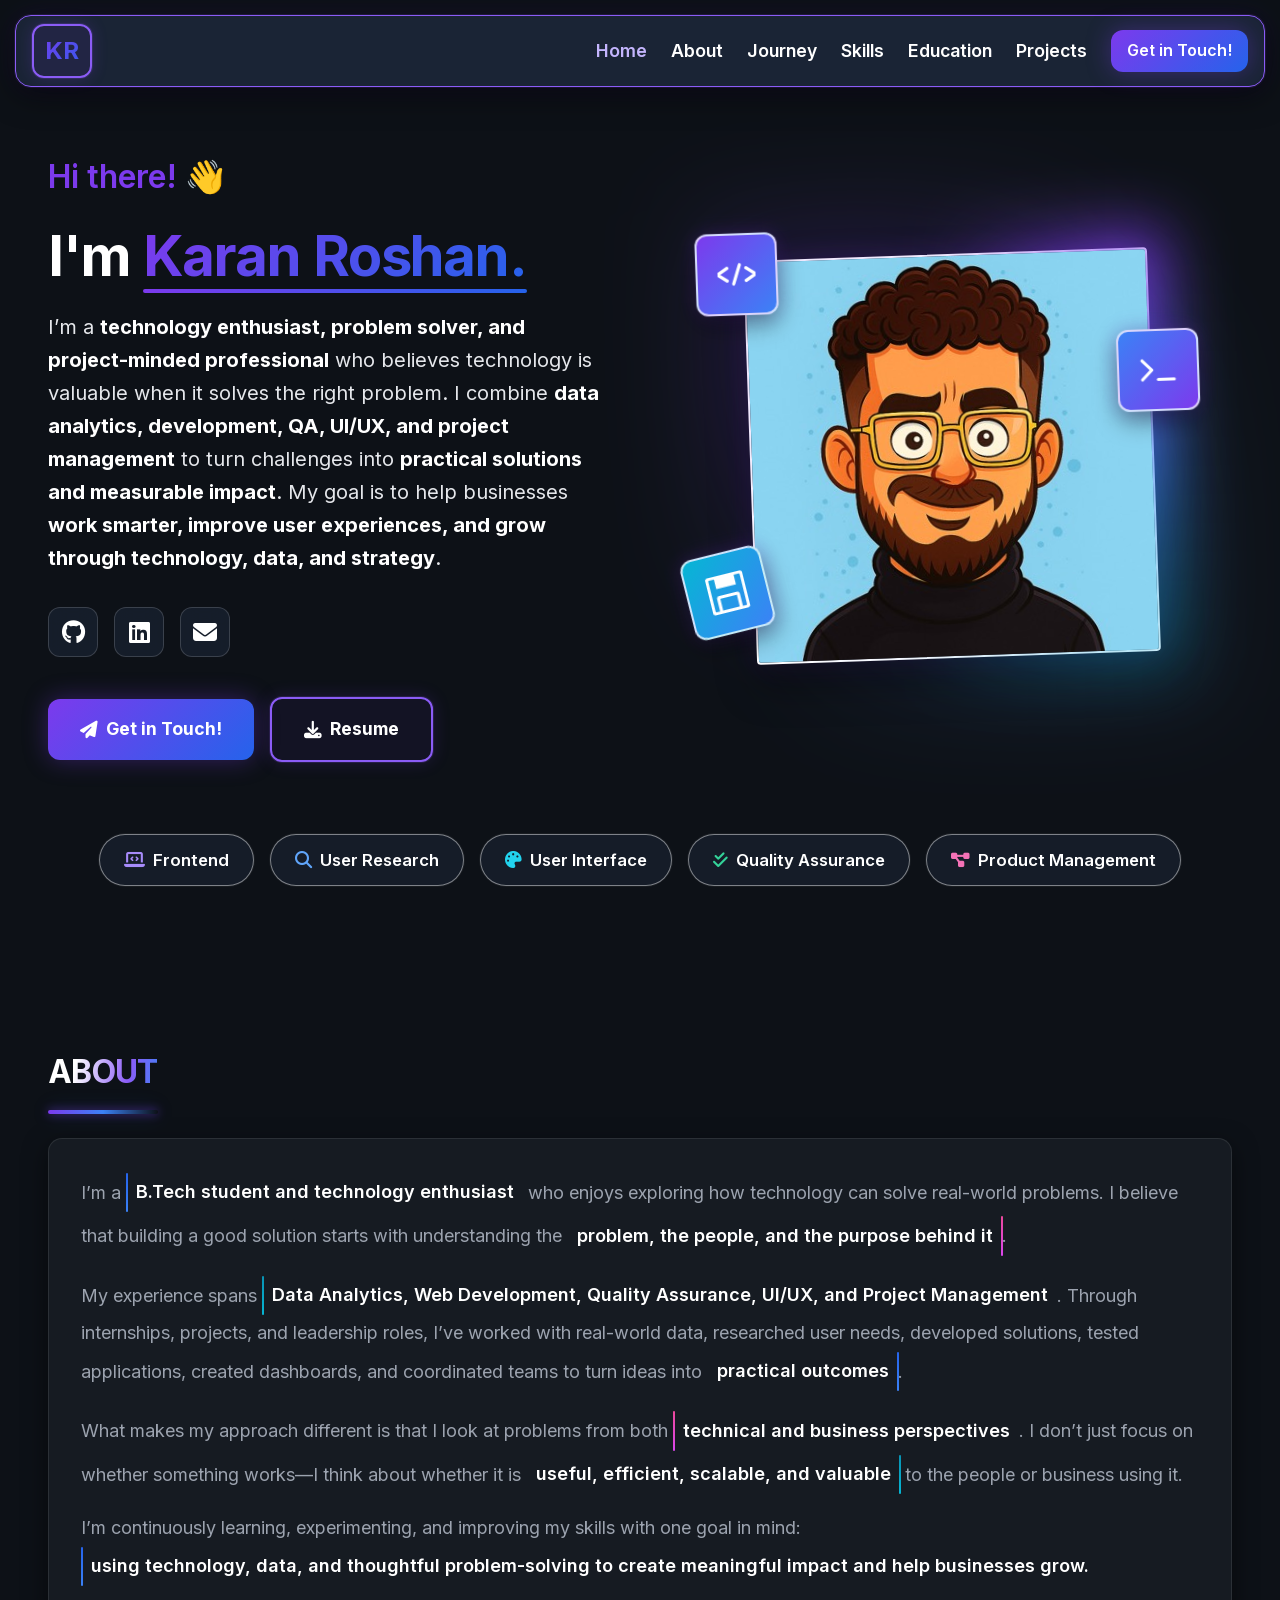
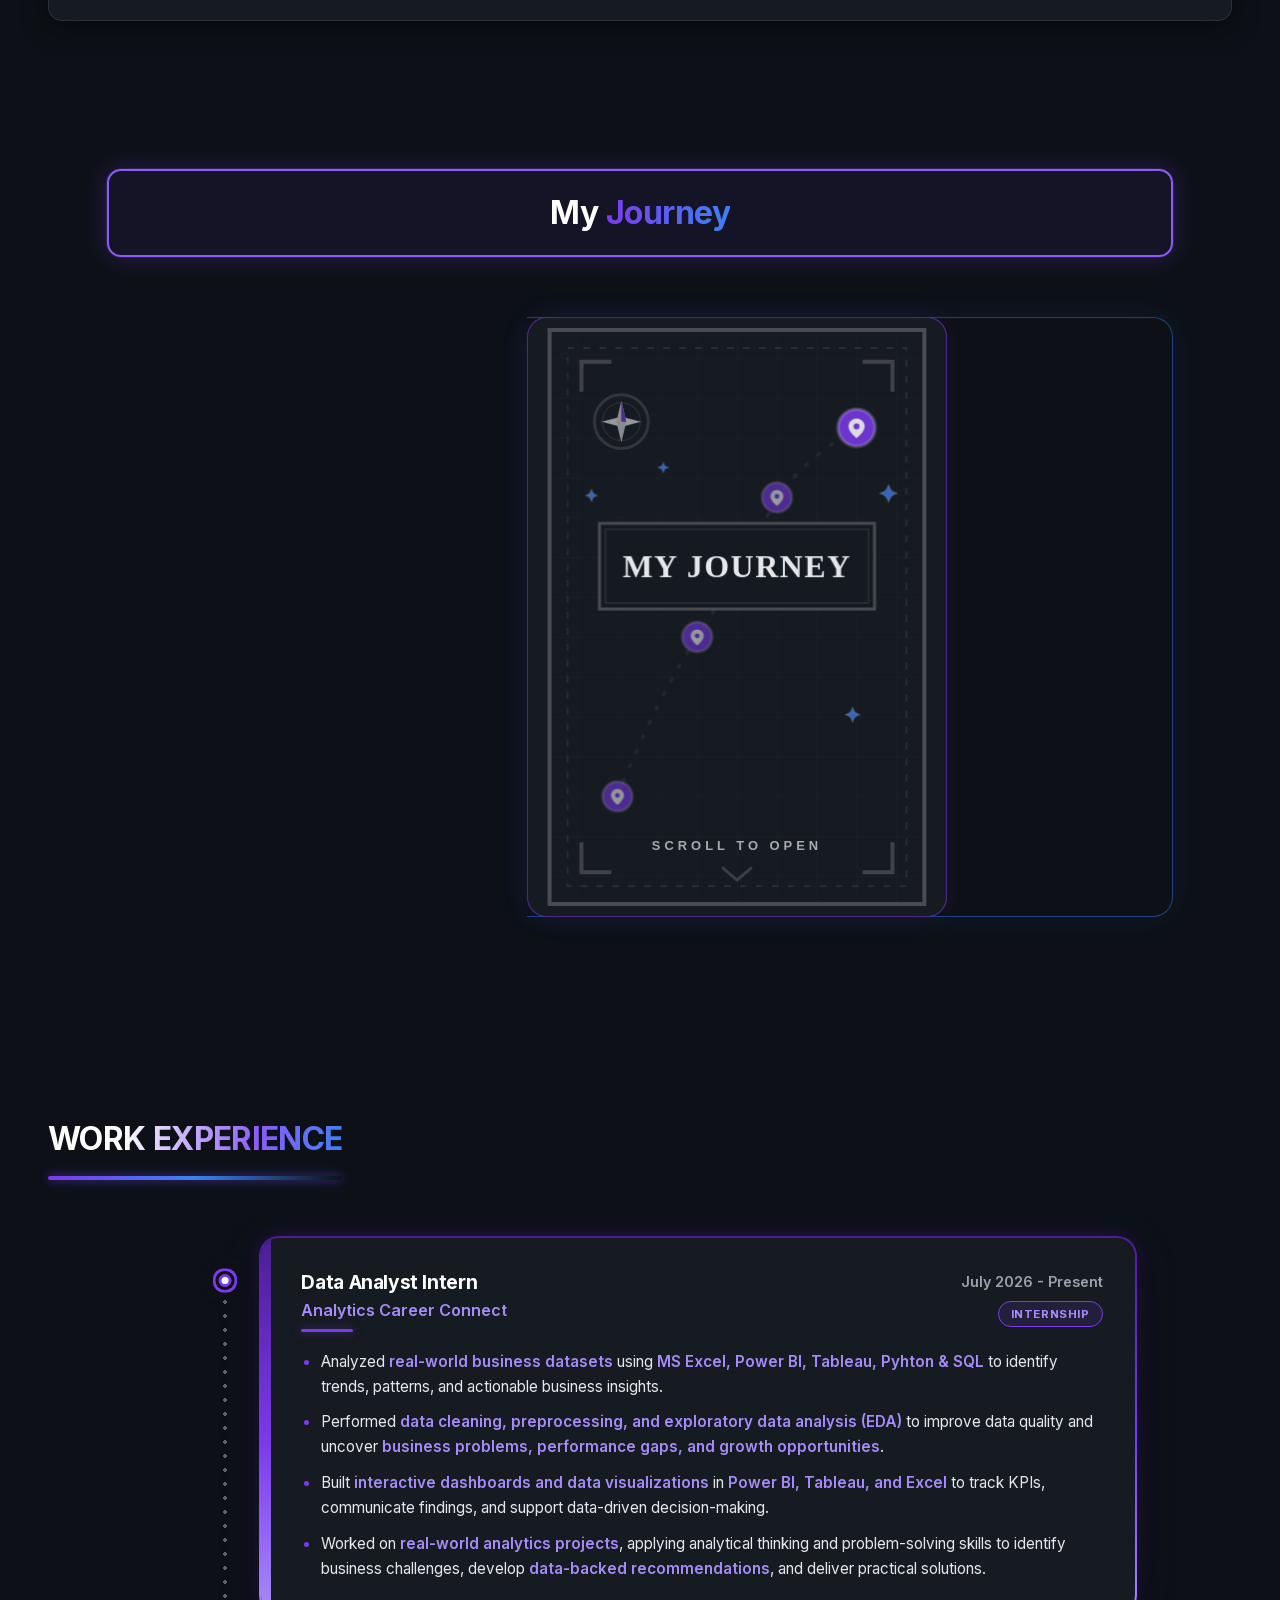
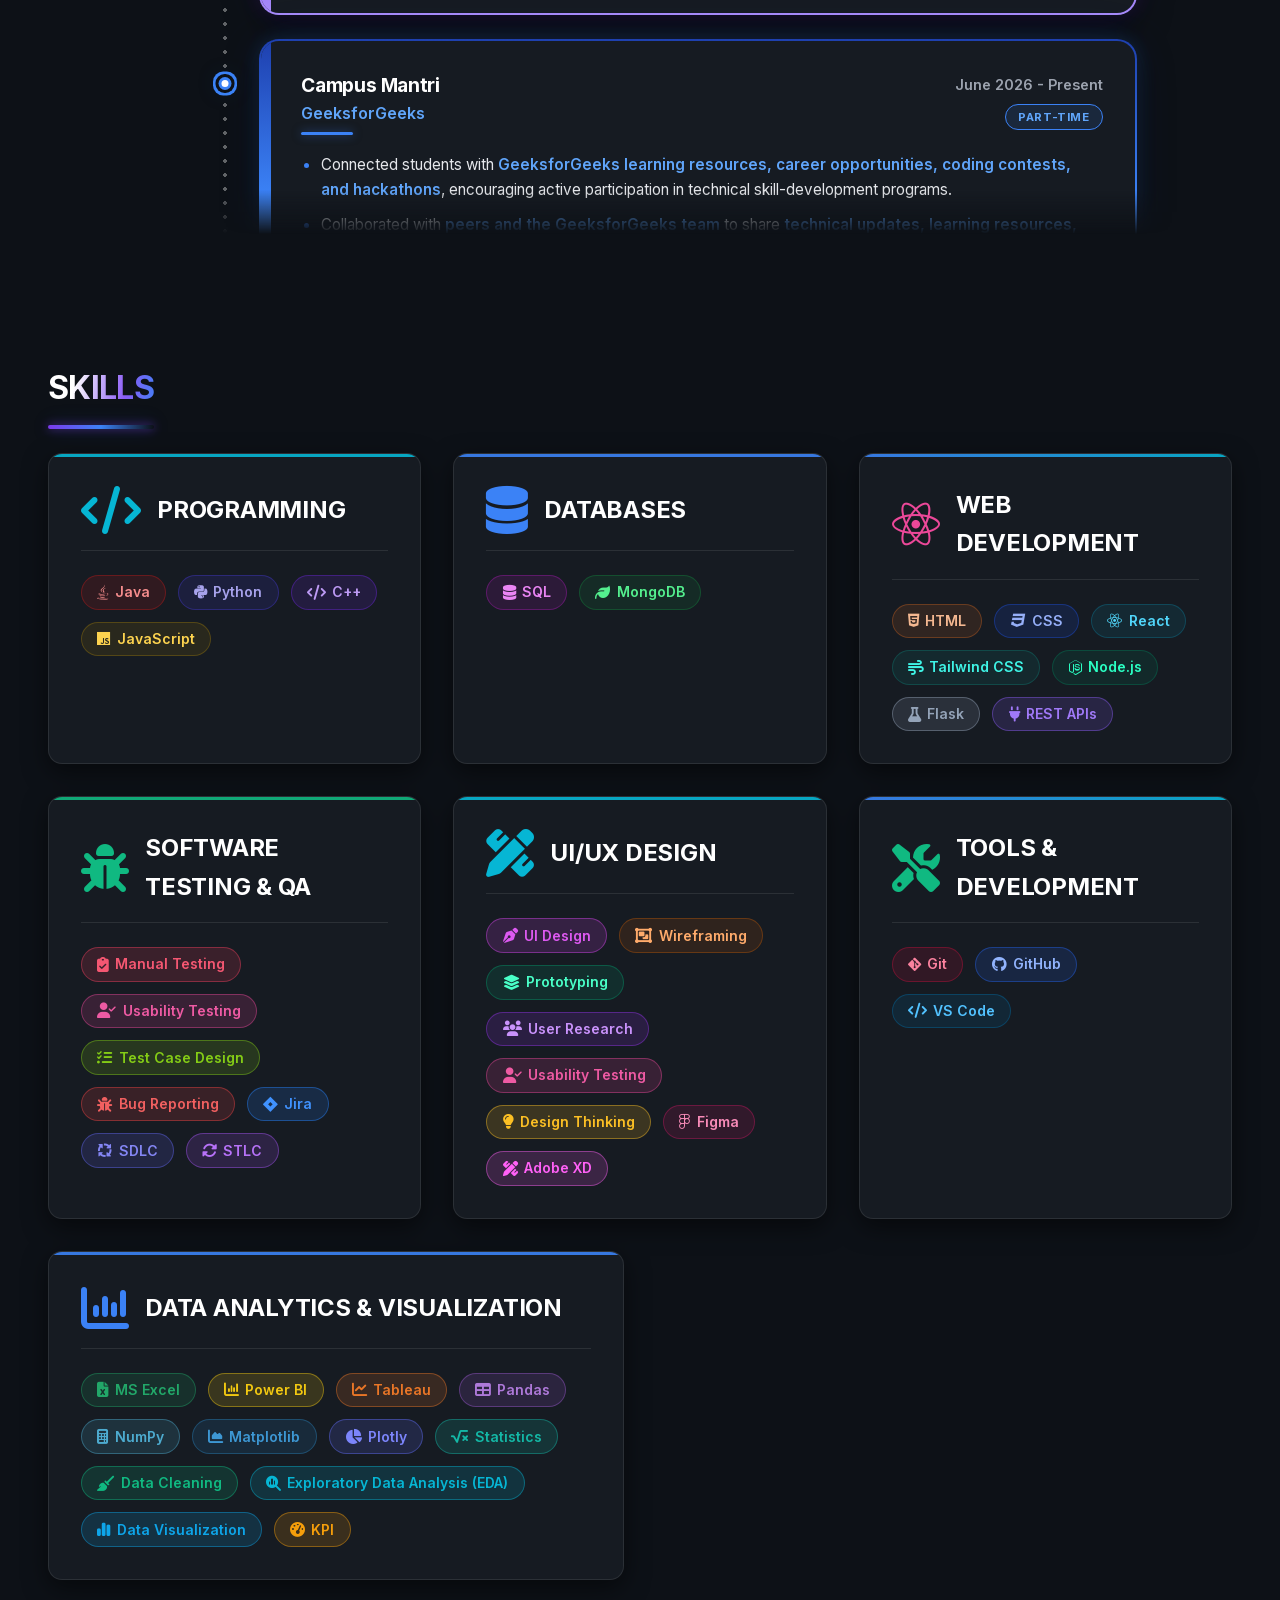
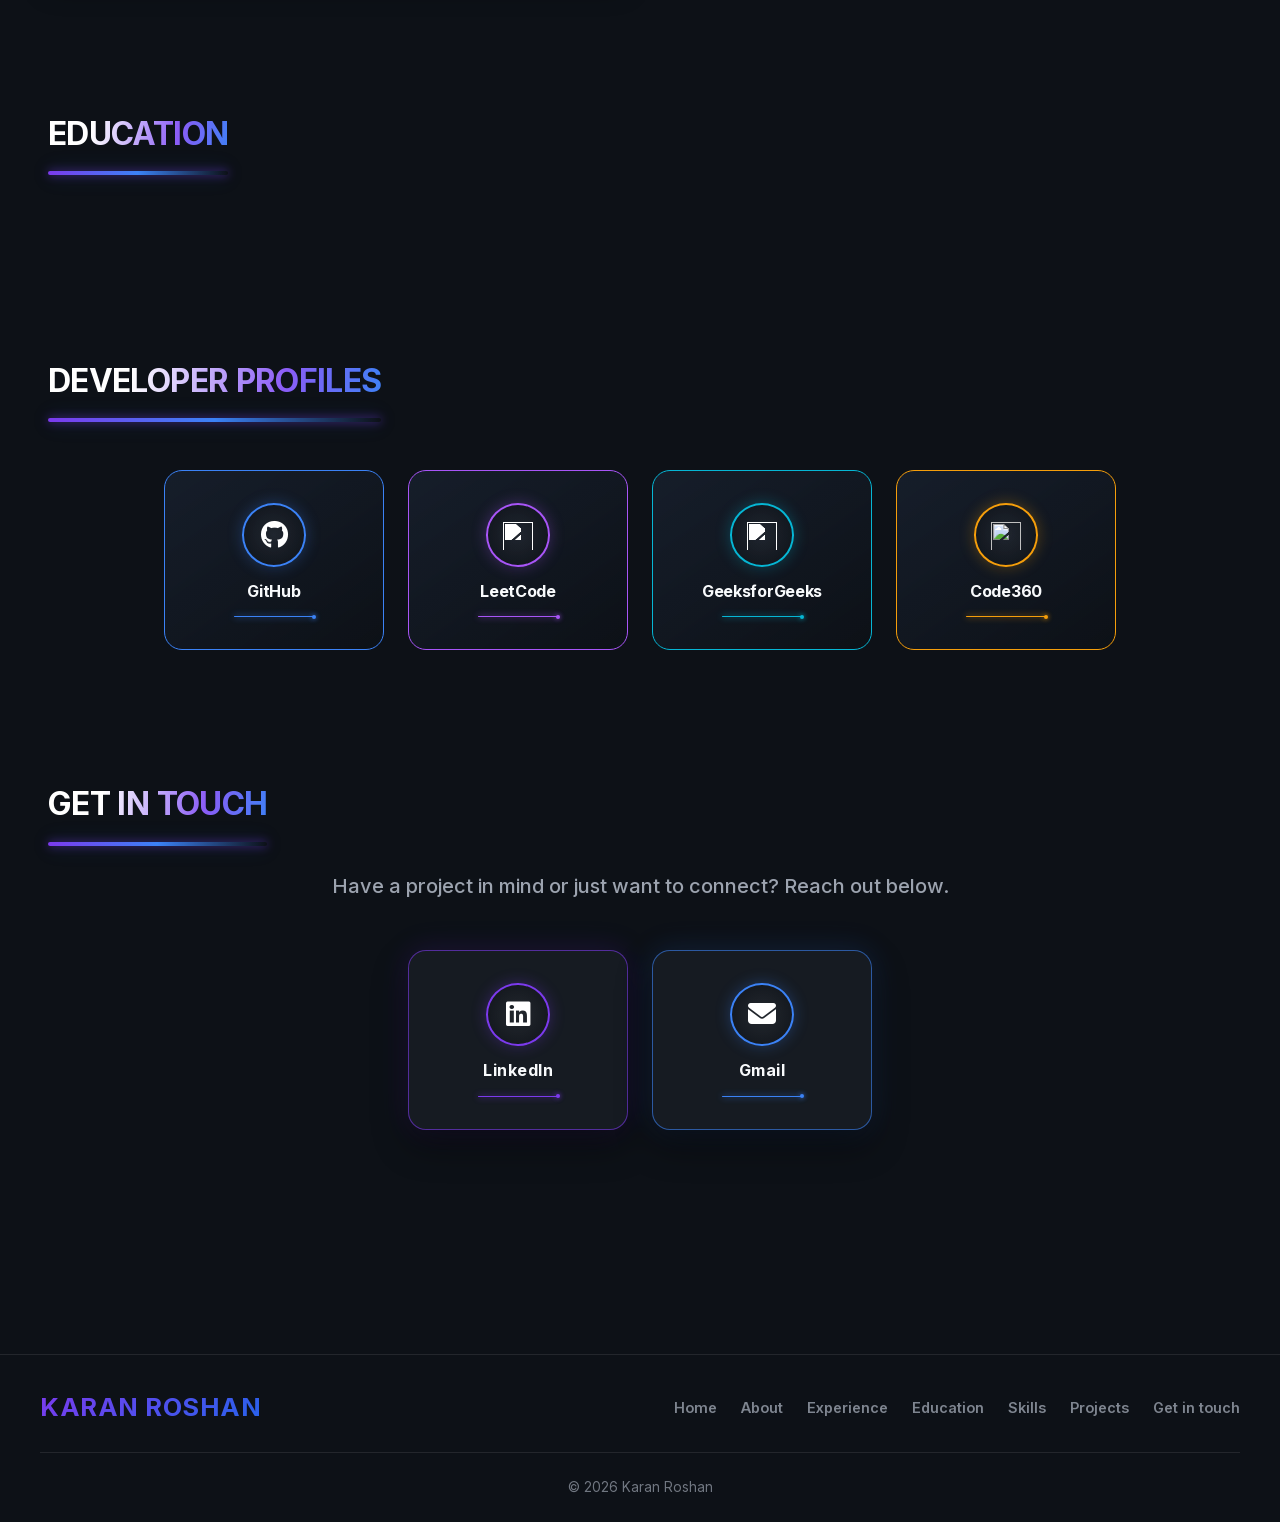
==== commit cff27a99: "update summary and aboust us" ====
--- a/index.html
+++ b/index.html
@@ -194,14 +194,9 @@
                         <h1 class="hero-name">I'm <span class="hero-name-highlight">Karan Roshan.</span><span
                                 class="hero-name-dot"></span></h1>
                         <p class="hero-description">
-                            I’m a <b>Frontend Web Developer</b>, <b>UI/UX Designer</b>, and <b>Shopify Developer</b>
-                            passionate about building
-                            modern, responsive, and user-centric digital experiences.
-                            I enjoy transforming ideas into interactive websites and scalable e-commerce solutions using
-                            clean code and thoughtful design.
-                            I’m continuously exploring new technologies and best practices to create impactful and
-                            practical
-                            solutions.
+                            I’m a <b>technology enthusiast, problem solver, and project-minded professional</b> who believes technology is valuable when it solves the right problem.
+                            I combine <b>data analytics, development, QA, UI/UX, and project management</b> to turn challenges into <b>practical solutions and measurable impact</b>.
+                            My goal is to help businesses <b>work smarter, improve user experiences, and grow through technology, data, and strategy</b>.
                         </p>
                         <div class="hero-social">
                             <a href="https://github.com/Karan-Roshan" target="_blank" rel="noopener" class="social-btn"
@@ -287,25 +282,29 @@
                     <h2 class="section-title">ABOUT</h2>
                     <div class="card">
                         <p class="text">
-                            I completed a <span class="highlight highlight-blue">3-month internship at To-Let
-                                Globe</span>,
-                            gaining hands-on experience in real-world web development projects, and I work
-                            <span class="highlight highlight-pink">freelance as a Shopify Developer</span> building
-                            modern e-commerce stores and user-friendly web experiences.
+                            I’m a <span class="highlight highlight-blue">B.Tech student and technology enthusiast</span> who enjoys exploring how
+                            technology can solve real-world problems. I believe that building a good solution starts with understanding the
+                            <span class="highlight highlight-pink">problem, the people, and the purpose behind it</span>.
                         </p>
+                        
                         <p class="text">
-                            I currently serve as a <span class="highlight highlight-green">Campus Ambassador at
-                                HackerRank and GeeksforGeeks</span>, and I secured
-                            <span class="highlight highlight-blue">1st place in the SyntaxSprint'25 Hackathon</span>.
-                            I've also built an e-commerce website while learning how modern e-commerce systems work, and
-                            I've <span class="highlight highlight-cyan">hosted and organized several technical
-                                events</span>,
-                            which has strengthened my leadership and collaboration skills.
+                            My experience spans <span class="highlight highlight-cyan">Data Analytics, Web Development, Quality Assurance,
+                                UI/UX, and Project Management</span>. Through internships, projects, and leadership roles, I’ve worked with
+                            real-world data, researched user needs, developed solutions, tested applications, created dashboards, and
+                            coordinated teams to turn ideas into <span class="highlight highlight-blue">practical outcomes</span>.
                         </p>
+                        
                         <p class="text">
-                            I'm continuously learning and staying current with new tools and best practices, and I try
-                            to
-                            bring a practical blend of technical expertise and leadership to everything I build.
+                            What makes my approach different is that I look at problems from both
+                            <span class="highlight highlight-pink">technical and business perspectives</span>. I don’t just focus on whether
+                            something works—I think about whether it is <span class="highlight highlight-cyan">useful, efficient, scalable,
+                                and valuable</span> to the people or business using it.
+                        </p>
+                        
+                        <p class="text">
+                            I’m continuously learning, experimenting, and improving my skills with one goal in mind:
+                            <span class="highlight highlight-blue">using technology, data, and thoughtful problem-solving to create meaningful
+                                impact and help businesses grow.</span>
                         </p>
                     </div>
                 </section>
@@ -569,7 +568,8 @@
                             </div>
                             <ul class="work-points">
                                 <li>Analyzed <b>real-world business datasets</b> using <b>MS Excel, Power BI,
-                                        Tableau, Pyhton & SQL</b> to identify trends, patterns, and actionable business insights.</li>
+                                        Tableau, Pyhton & SQL</b> to identify trends, patterns, and actionable business
+                                    insights.</li>
                                 <li>Performed <b>data cleaning, preprocessing, and exploratory data analysis (EDA)</b>
                                     to improve data quality and uncover <b>business problems, performance gaps, and
                                         growth opportunities</b>.</li>
@@ -1009,4 +1009,4 @@
     <script src="js/script.js" defer></script>
 </body>
 
-</html>
+</html>
